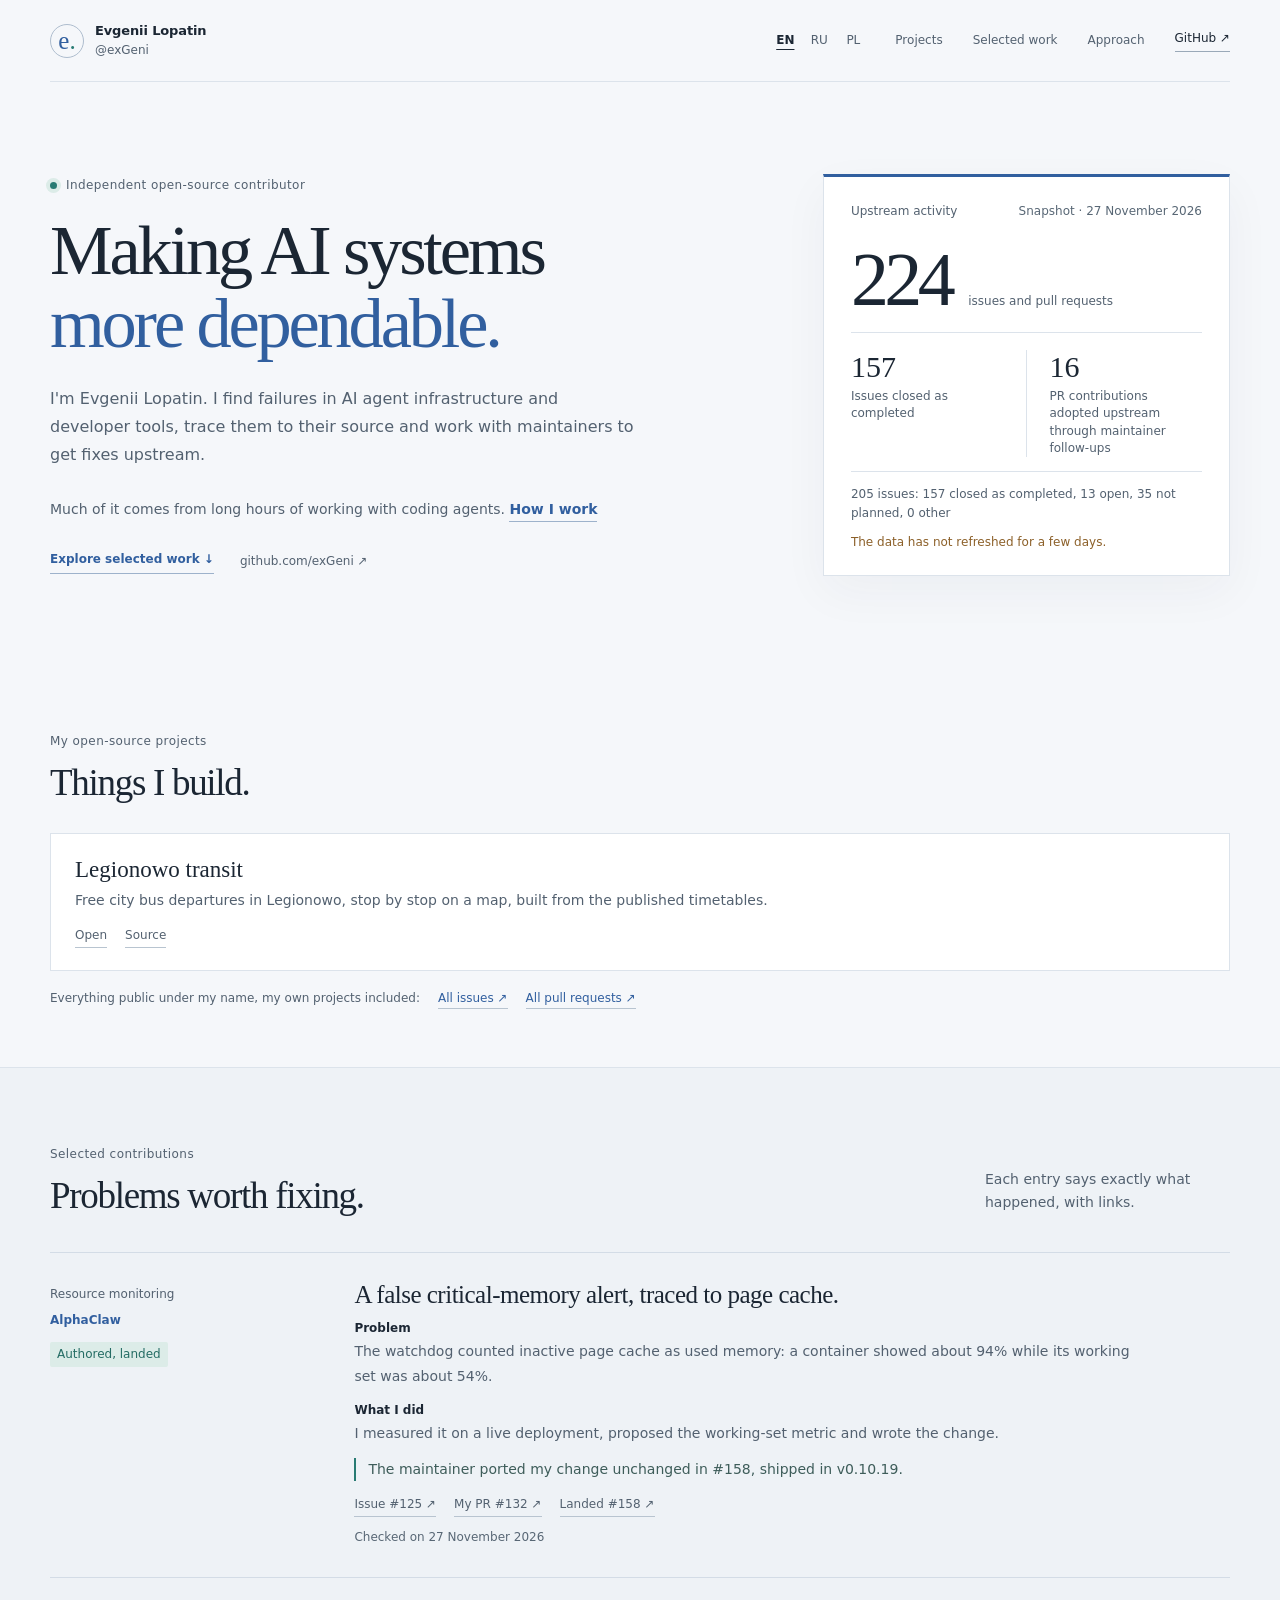
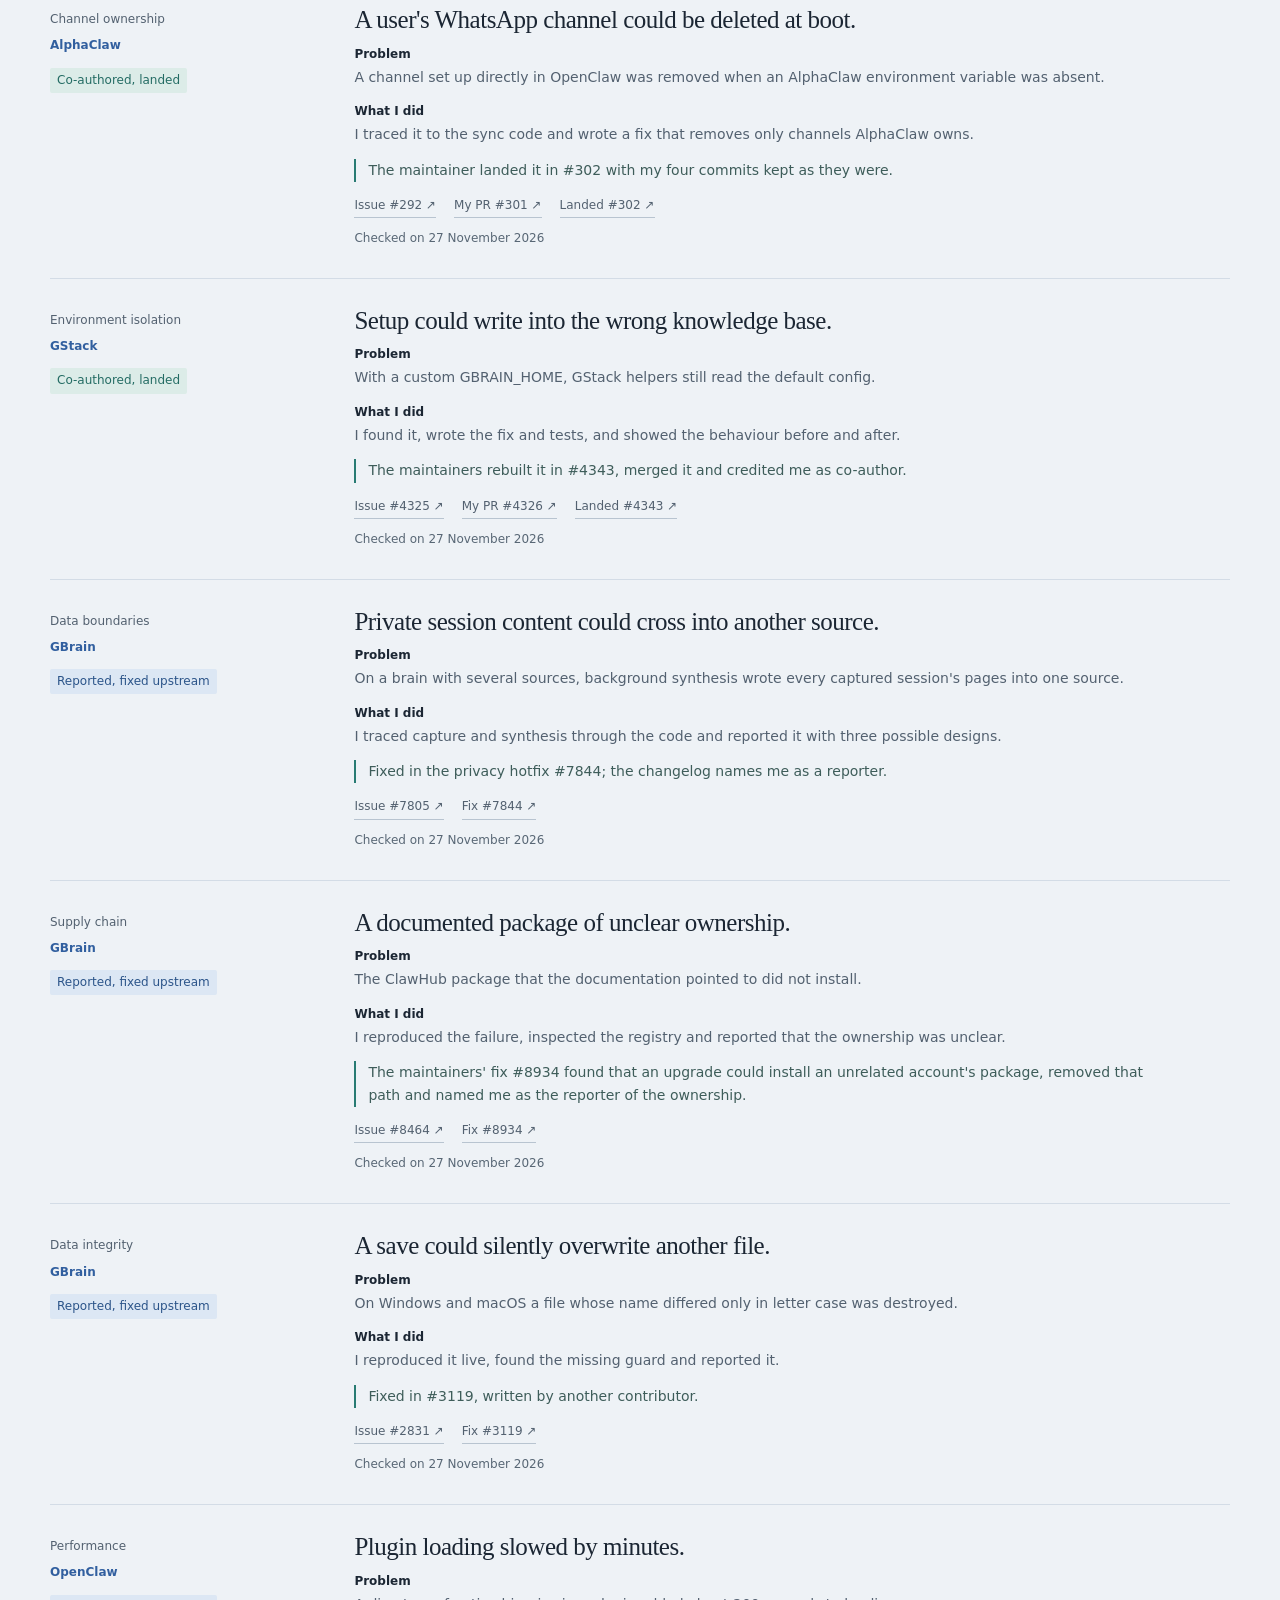
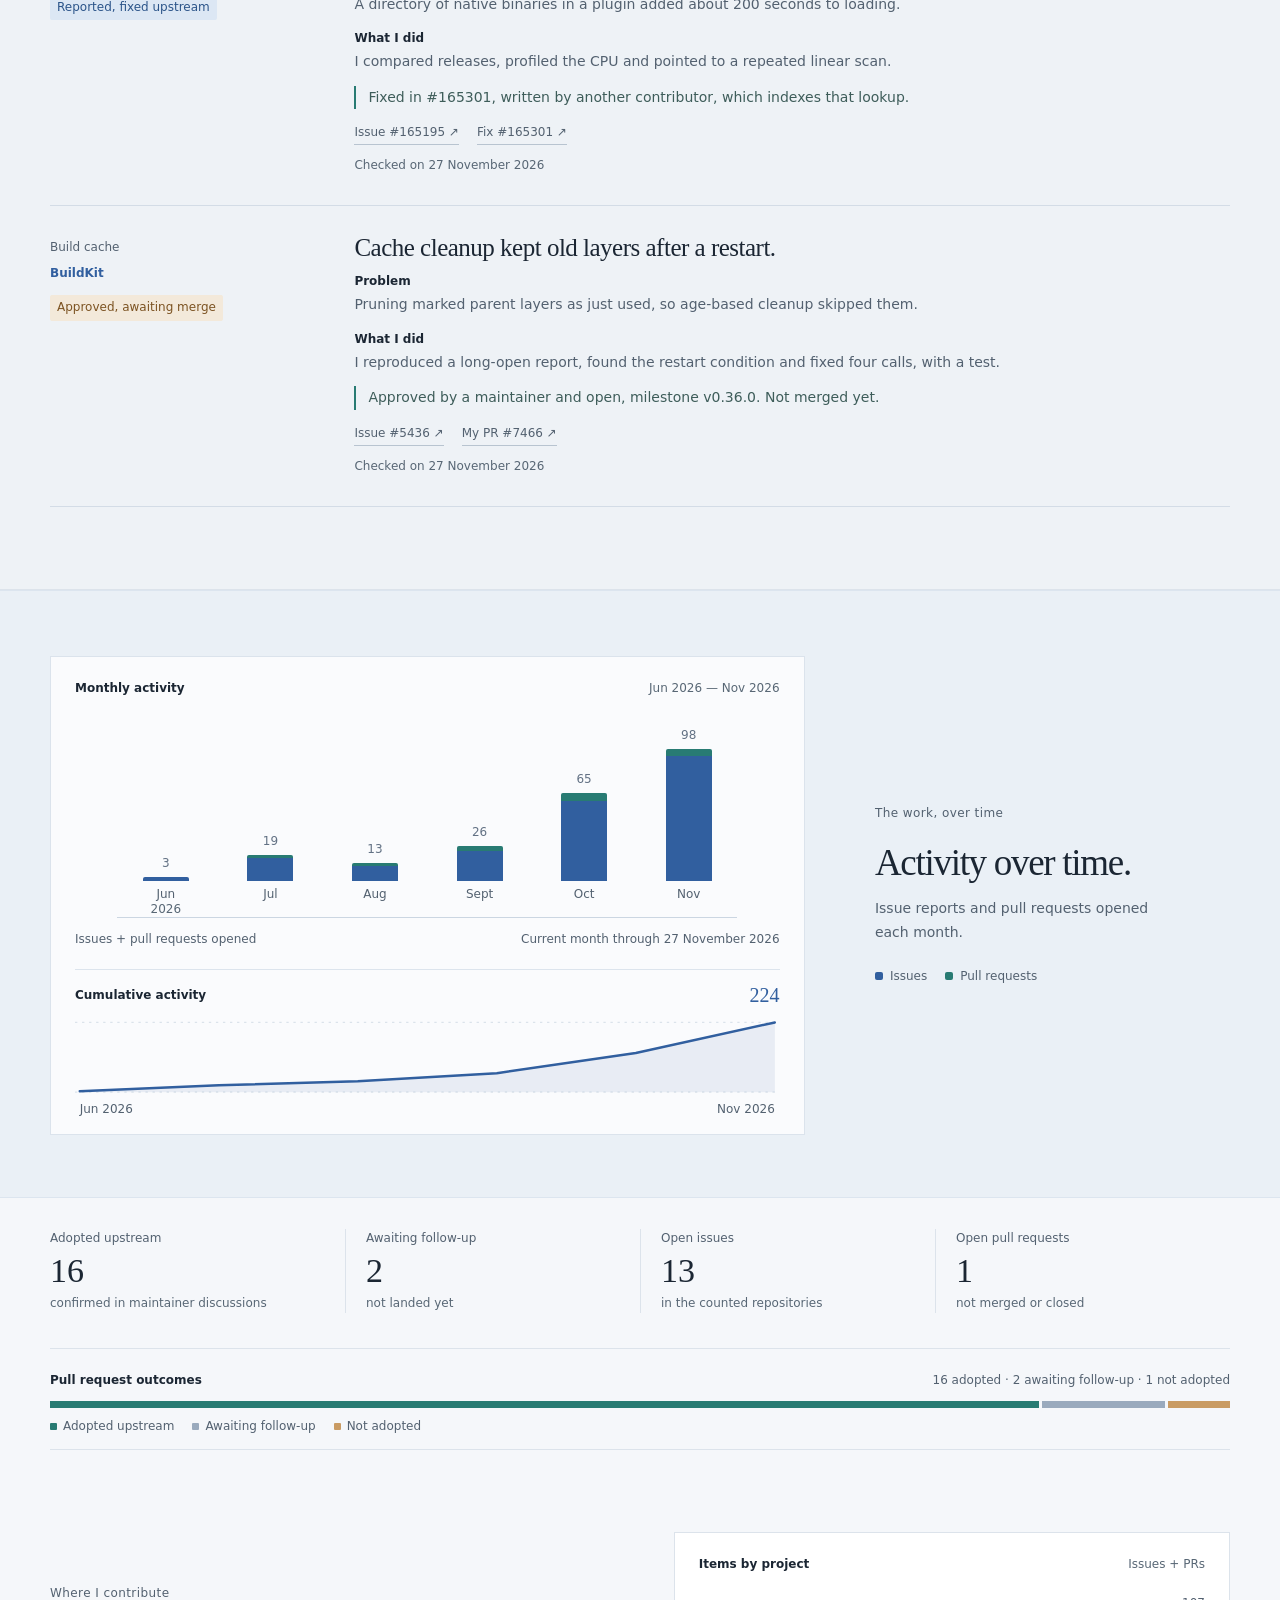
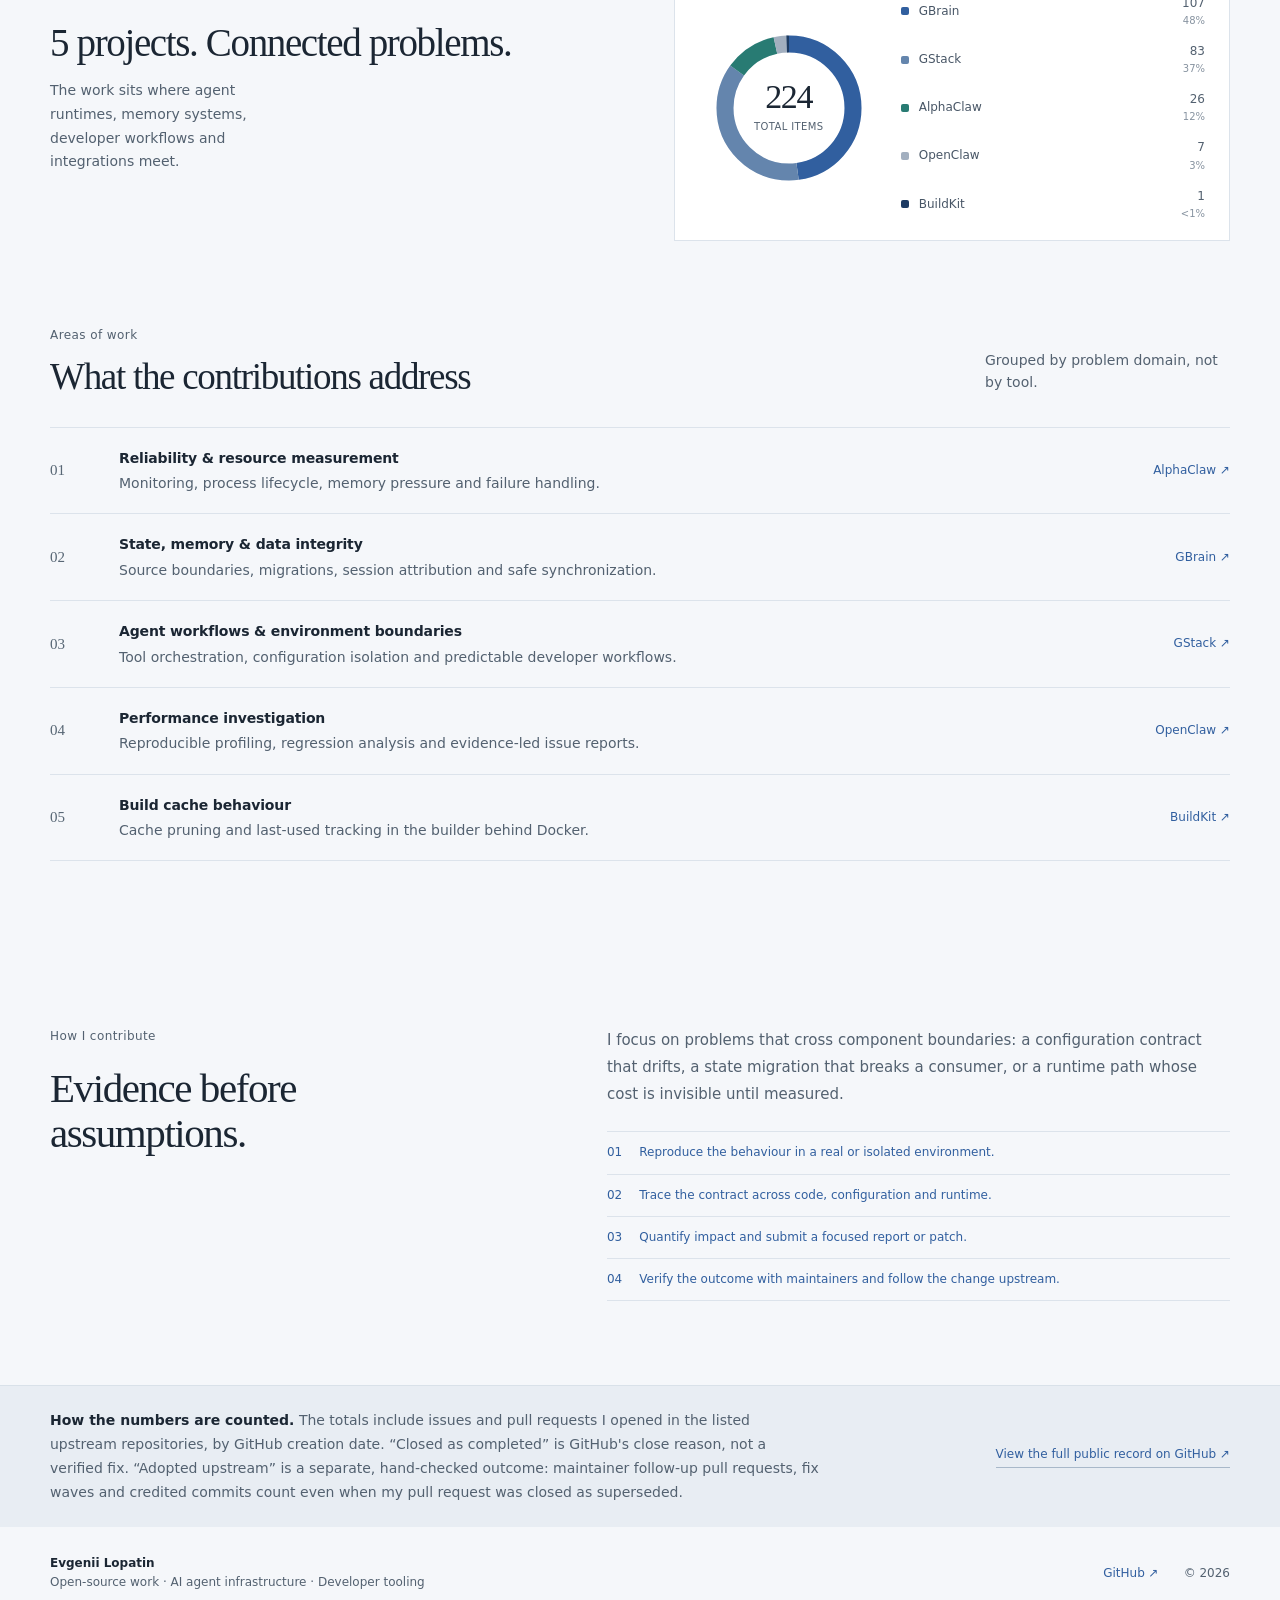
==== index.html @ cfbabd24 "Refresh the portfolio page: projects, verified cards, computed figures, EN/RU/PL Part of #2. Not pus" ====
<!doctype html>
<html lang="en">
<head>
  <meta charset="utf-8">
  <meta name="viewport" content="width=device-width, initial-scale=1">
  <meta name="theme-color" content="#f5f7fa">
  <meta name="description" content="Open-source work by Evgenii Lopatin (exGeni) across AI agent infrastructure, developer tooling and automation." data-i18n-attr="content:meta.description">
  <meta property="og:title" content="Evgenii Lopatin — Open-source work">
  <meta property="og:description" content="Open-source work by Evgenii Lopatin (exGeni) across AI agent infrastructure, developer tooling and automation.">
  <meta property="og:url" content="https://exgeni.github.io/">
  <title data-i18n="meta.title">Evgenii Lopatin — Open-source work</title>
  <script>
    // Hide the English text briefly when another language is coming; always released.
    (function () {
      var asked = new URLSearchParams(location.search).get('lang');
      var lang = /^(en|ru|pl)$/.test(asked) ? asked : (navigator.languages || [navigator.language]).map(function (t) { return String(t).split('-')[0].toLowerCase(); }).filter(function (t) { return /^(en|ru|pl)$/.test(t); })[0];
      if (lang !== 'ru' && lang !== 'pl') return;
      document.documentElement.classList.add('i18n-hold');
      setTimeout(function () { document.documentElement.classList.remove('i18n-hold'); }, 1500);
    })();
  </script>
  <link rel="stylesheet" href="styles.css?v=5">
</head>
<body>
  <header class="site-header wrap">
    <a class="identity" href="#top" aria-label="Evgenii Lopatin home" data-i18n-attr="aria-label:aria.home">
      <span class="identity-mark">e<span>.</span></span>
      <span><strong>Evgenii Lopatin</strong><small>@exGeni</small></span>
    </a>
    <div class="lang-switch" aria-label="Language" data-i18n-attr="aria-label:aria.lang" role="group"><a href="?lang=en" lang="en" data-lang="en">EN</a><a href="?lang=ru" lang="ru" data-lang="ru">RU</a><a href="?lang=pl" lang="pl" data-lang="pl">PL</a></div>
    <nav aria-label="Main navigation" data-i18n-attr="aria-label:aria.nav">
      <a href="#projects" data-i18n="nav.projects">Projects</a>
      <a href="#work" data-i18n="nav.work">Selected work</a>
      <a class="nav-approach" href="#approach" data-i18n="nav.approach">Approach</a>
      <a class="nav-github" href="https://github.com/exGeni" target="_blank" rel="noreferrer">GitHub ↗</a>
    </nav>
  </header>

  <main id="top">
    <section class="hero wrap">
      <div class="hero-copy">
        <p class="eyebrow"><span class="status-dot"></span> <span data-i18n="hero.eyebrow">Independent open-source contributor</span></p>
        <h1><span data-i18n="hero.title1">Making AI systems</span><br><em data-i18n="hero.title2">more dependable.</em></h1>
        <p data-i18n="hero.intro" class="hero-intro">I'm Evgenii Lopatin. I find failures in AI agent infrastructure and developer tools, trace them to their source and work with maintainers to get fixes upstream.</p>
        <p class="hero-agents"><span data-i18n="hero.agents">Much of it comes from long hours of working with coding agents.</span> <a class="text-link" href="#approach" data-i18n="hero.agentsLink">How I work</a></p>
        <div class="hero-links">
          <a class="text-link" href="#work" data-i18n="hero.explore">Explore selected work ↓</a>
          <a class="quiet-link" href="https://github.com/exGeni" target="_blank" rel="noreferrer">github.com/exGeni ↗</a>
        </div>
      </div>
      <aside class="hero-ledger" aria-label="Contribution summary" data-i18n-attr="aria-label:aria.summary">
        <div class="ledger-top"><span data-i18n="ledger.title">Upstream activity</span><span class="live-mark" id="snapshot-date"></span></div>
        <div class="big-stat"><strong id="total-items" data-figure>–</strong><span data-i18n="ledger.tracked">issues and pull requests</span></div>
        <div class="ledger-rule"></div>
        <div class="stat-pair"><div><strong id="completed-total" data-figure>–</strong><span data-i18n="ledger.completed">Issues closed as completed</span></div><div><strong id="adopted-total" data-figure>–</strong><span data-i18n="ledger.adopted">PR contributions adopted upstream through maintainer follow-ups</span></div></div>
        <p class="issues-line" id="issues-line"></p>
        <p class="data-notice" id="data-notice" role="status" hidden></p>
        <noscript><p class="data-notice"><span data-i18n="noscript">Live figures need JavaScript. The full public record is on GitHub:</span> <a href="https://github.com/exGeni">github.com/exGeni</a></p></noscript>
      </aside>
    </section>

    <section id="projects" class="wrap projects-section">
      <div class="section-heading-row"><div><p data-i18n="projects.eyebrow" class="eyebrow">My open-source projects</p><h2 data-i18n="projects.title">Things I build.</h2></div></div>
      <div class="project-list">
          <article class="project-card" data-project="legionowo-transit">
            <h3>Legionowo transit</h3>
            <p data-i18n="project.legionowo-transit">Free city bus departures in Legionowo, stop by stop on a map, built from the published timetables.</p>
            <div class="case-links"><a href="https://exgeni.github.io/legionowo-transit/" target="_blank" rel="noreferrer" data-i18n="projects.open">Open</a><a href="https://github.com/exGeni/legionowo-transit" target="_blank" rel="noreferrer" data-i18n="projects.source">Source</a></div>
          </article>
      </div>
      <p class="all-links"><span data-i18n="projects.all">Everything public under my name, my own projects included:</span> <a href="https://github.com/search?q=author%3AexGeni+is%3Apublic&amp;type=issues" target="_blank" rel="noreferrer" data-i18n="projects.allIssues">All issues ↗</a> <a href="https://github.com/search?q=author%3AexGeni+is%3Apublic&amp;type=pullrequests" target="_blank" rel="noreferrer" data-i18n="projects.allPulls">All pull requests ↗</a></p>
    </section>

    <section id="work" class="work-section">
      <div class="wrap">
        <div class="section-heading-row work-heading"><div><p data-i18n="work.eyebrow" class="eyebrow">Selected contributions</p><h2 data-i18n="work.title">Problems worth fixing.</h2></div><p data-i18n="work.note" class="heading-note">Each entry says exactly what happened, with links.</p></div>
        <div class="case-list">
          <article class="case-row" data-card="memory-alert">
            <div class="case-meta"><span data-i18n="card.memory-alert.area" class="case-area">Resource monitoring</span><span class="case-project">AlphaClaw</span><span data-i18n="label.authored_landed" class="case-status authored_landed">Authored, landed</span></div>
            <div class="case-content">
              <h3 data-i18n="card.memory-alert.title">A false critical-memory alert, traced to page cache.</h3>
              <details class="case-details" open><summary data-i18n="card.details">Details</summary>
                <p><strong data-i18n="card.problem">Problem</strong> <span data-i18n="card.memory-alert.problem">The watchdog counted inactive page cache as used memory: a container showed about 94% while its working set was about 54%.</span></p>
                <p><strong data-i18n="card.did">What I did</strong> <span data-i18n="card.memory-alert.did">I measured it on a live deployment, proposed the working-set metric and wrote the change.</span></p>
              </details>
              <div data-i18n="card.memory-alert.result" class="case-result">The maintainer ported my change unchanged in #158, shipped in v0.10.19.</div>
              <div class="case-links"><a href="https://github.com/garrytan/alphaclaw/issues/125" target="_blank" rel="noreferrer"><span data-i18n="link.issue">Issue</span> #125 ↗</a><a href="https://github.com/garrytan/alphaclaw/pull/132" target="_blank" rel="noreferrer"><span data-i18n="link.mine">My PR</span> #132 ↗</a><a href="https://github.com/garrytan/alphaclaw/pull/158" target="_blank" rel="noreferrer"><span data-i18n="link.landed">Landed</span> #158 ↗</a></div>
              <p class="case-checked"><span data-i18n="card.checked">Checked on</span> <time datetime="2026-11-27">27 November 2026</time></p>
            </div>
          </article>
          <article class="case-row" data-card="whatsapp-delete">
            <div class="case-meta"><span data-i18n="card.whatsapp-delete.area" class="case-area">Channel ownership</span><span class="case-project">AlphaClaw</span><span data-i18n="label.coauthored_landed" class="case-status coauthored_landed">Co-authored, landed</span></div>
            <div class="case-content">
              <h3 data-i18n="card.whatsapp-delete.title">A user's WhatsApp channel could be deleted at boot.</h3>
              <details class="case-details" open><summary data-i18n="card.details">Details</summary>
                <p><strong data-i18n="card.problem">Problem</strong> <span data-i18n="card.whatsapp-delete.problem">A channel set up directly in OpenClaw was removed when an AlphaClaw environment variable was absent.</span></p>
                <p><strong data-i18n="card.did">What I did</strong> <span data-i18n="card.whatsapp-delete.did">I traced it to the sync code and wrote a fix that removes only channels AlphaClaw owns.</span></p>
              </details>
              <div data-i18n="card.whatsapp-delete.result" class="case-result">The maintainer landed it in #302 with my four commits kept as they were.</div>
              <div class="case-links"><a href="https://github.com/garrytan/alphaclaw/issues/292" target="_blank" rel="noreferrer"><span data-i18n="link.issue">Issue</span> #292 ↗</a><a href="https://github.com/garrytan/alphaclaw/pull/301" target="_blank" rel="noreferrer"><span data-i18n="link.mine">My PR</span> #301 ↗</a><a href="https://github.com/garrytan/alphaclaw/pull/302" target="_blank" rel="noreferrer"><span data-i18n="link.landed">Landed</span> #302 ↗</a></div>
              <p class="case-checked"><span data-i18n="card.checked">Checked on</span> <time datetime="2026-11-27">27 November 2026</time></p>
            </div>
          </article>
          <article class="case-row" data-card="gbrain-home">
            <div class="case-meta"><span data-i18n="card.gbrain-home.area" class="case-area">Environment isolation</span><span class="case-project">GStack</span><span data-i18n="label.coauthored_landed" class="case-status coauthored_landed">Co-authored, landed</span></div>
            <div class="case-content">
              <h3 data-i18n="card.gbrain-home.title">Setup could write into the wrong knowledge base.</h3>
              <details class="case-details" open><summary data-i18n="card.details">Details</summary>
                <p><strong data-i18n="card.problem">Problem</strong> <span data-i18n="card.gbrain-home.problem">With a custom GBRAIN_HOME, GStack helpers still read the default config.</span></p>
                <p><strong data-i18n="card.did">What I did</strong> <span data-i18n="card.gbrain-home.did">I found it, wrote the fix and tests, and showed the behaviour before and after.</span></p>
              </details>
              <div data-i18n="card.gbrain-home.result" class="case-result">The maintainers rebuilt it in #4343, merged it and credited me as co-author.</div>
              <div class="case-links"><a href="https://github.com/garrytan/gstack/issues/4325" target="_blank" rel="noreferrer"><span data-i18n="link.issue">Issue</span> #4325 ↗</a><a href="https://github.com/garrytan/gstack/pull/4326" target="_blank" rel="noreferrer"><span data-i18n="link.mine">My PR</span> #4326 ↗</a><a href="https://github.com/garrytan/gstack/pull/4343" target="_blank" rel="noreferrer"><span data-i18n="link.landed">Landed</span> #4343 ↗</a></div>
              <p class="case-checked"><span data-i18n="card.checked">Checked on</span> <time datetime="2026-11-27">27 November 2026</time></p>
            </div>
          </article>
          <article class="case-row" data-card="session-sources">
            <div class="case-meta"><span data-i18n="card.session-sources.area" class="case-area">Data boundaries</span><span class="case-project">GBrain</span><span data-i18n="label.reported_fixed" class="case-status reported_fixed">Reported, fixed upstream</span></div>
            <div class="case-content">
              <h3 data-i18n="card.session-sources.title">Private session content could cross into another source.</h3>
              <details class="case-details" open><summary data-i18n="card.details">Details</summary>
                <p><strong data-i18n="card.problem">Problem</strong> <span data-i18n="card.session-sources.problem">On a brain with several sources, background synthesis wrote every captured session's pages into one source.</span></p>
                <p><strong data-i18n="card.did">What I did</strong> <span data-i18n="card.session-sources.did">I traced capture and synthesis through the code and reported it with three possible designs.</span></p>
              </details>
              <div data-i18n="card.session-sources.result" class="case-result">Fixed in the privacy hotfix #7844; the changelog names me as a reporter.</div>
              <div class="case-links"><a href="https://github.com/garrytan/gbrain/issues/7805" target="_blank" rel="noreferrer"><span data-i18n="link.issue">Issue</span> #7805 ↗</a><a href="https://github.com/garrytan/gbrain/pull/7844" target="_blank" rel="noreferrer"><span data-i18n="link.fix">Fix</span> #7844 ↗</a></div>
              <p class="case-checked"><span data-i18n="card.checked">Checked on</span> <time datetime="2026-11-27">27 November 2026</time></p>
            </div>
          </article>
          <article class="case-row" data-card="clawhub-package">
            <div class="case-meta"><span data-i18n="card.clawhub-package.area" class="case-area">Supply chain</span><span class="case-project">GBrain</span><span data-i18n="label.reported_fixed" class="case-status reported_fixed">Reported, fixed upstream</span></div>
            <div class="case-content">
              <h3 data-i18n="card.clawhub-package.title">A documented package of unclear ownership.</h3>
              <details class="case-details" open><summary data-i18n="card.details">Details</summary>
                <p><strong data-i18n="card.problem">Problem</strong> <span data-i18n="card.clawhub-package.problem">The ClawHub package that the documentation pointed to did not install.</span></p>
                <p><strong data-i18n="card.did">What I did</strong> <span data-i18n="card.clawhub-package.did">I reproduced the failure, inspected the registry and reported that the ownership was unclear.</span></p>
              </details>
              <div data-i18n="card.clawhub-package.result" class="case-result">The maintainers' fix #8934 found that an upgrade could install an unrelated account's package, removed that path and named me as the reporter of the ownership.</div>
              <div class="case-links"><a href="https://github.com/garrytan/gbrain/issues/8464" target="_blank" rel="noreferrer"><span data-i18n="link.issue">Issue</span> #8464 ↗</a><a href="https://github.com/garrytan/gbrain/pull/8934" target="_blank" rel="noreferrer"><span data-i18n="link.fix">Fix</span> #8934 ↗</a></div>
              <p class="case-checked"><span data-i18n="card.checked">Checked on</span> <time datetime="2026-11-27">27 November 2026</time></p>
            </div>
          </article>
          <article class="case-row" data-card="case-overwrite">
            <div class="case-meta"><span data-i18n="card.case-overwrite.area" class="case-area">Data integrity</span><span class="case-project">GBrain</span><span data-i18n="label.reported_fixed" class="case-status reported_fixed">Reported, fixed upstream</span></div>
            <div class="case-content">
              <h3 data-i18n="card.case-overwrite.title">A save could silently overwrite another file.</h3>
              <details class="case-details" open><summary data-i18n="card.details">Details</summary>
                <p><strong data-i18n="card.problem">Problem</strong> <span data-i18n="card.case-overwrite.problem">On Windows and macOS a file whose name differed only in letter case was destroyed.</span></p>
                <p><strong data-i18n="card.did">What I did</strong> <span data-i18n="card.case-overwrite.did">I reproduced it live, found the missing guard and reported it.</span></p>
              </details>
              <div data-i18n="card.case-overwrite.result" class="case-result">Fixed in #3119, written by another contributor.</div>
              <div class="case-links"><a href="https://github.com/garrytan/gbrain/issues/2831" target="_blank" rel="noreferrer"><span data-i18n="link.issue">Issue</span> #2831 ↗</a><a href="https://github.com/garrytan/gbrain/pull/3119" target="_blank" rel="noreferrer"><span data-i18n="link.fix">Fix</span> #3119 ↗</a></div>
              <p class="case-checked"><span data-i18n="card.checked">Checked on</span> <time datetime="2026-11-27">27 November 2026</time></p>
            </div>
          </article>
          <article class="case-row" data-card="plugin-load">
            <div class="case-meta"><span data-i18n="card.plugin-load.area" class="case-area">Performance</span><span class="case-project">OpenClaw</span><span data-i18n="label.reported_fixed" class="case-status reported_fixed">Reported, fixed upstream</span></div>
            <div class="case-content">
              <h3 data-i18n="card.plugin-load.title">Plugin loading slowed by minutes.</h3>
              <details class="case-details" open><summary data-i18n="card.details">Details</summary>
                <p><strong data-i18n="card.problem">Problem</strong> <span data-i18n="card.plugin-load.problem">A directory of native binaries in a plugin added about 200 seconds to loading.</span></p>
                <p><strong data-i18n="card.did">What I did</strong> <span data-i18n="card.plugin-load.did">I compared releases, profiled the CPU and pointed to a repeated linear scan.</span></p>
              </details>
              <div data-i18n="card.plugin-load.result" class="case-result">Fixed in #165301, written by another contributor, which indexes that lookup.</div>
              <div class="case-links"><a href="https://github.com/openclaw/openclaw/issues/165195" target="_blank" rel="noreferrer"><span data-i18n="link.issue">Issue</span> #165195 ↗</a><a href="https://github.com/openclaw/openclaw/pull/165301" target="_blank" rel="noreferrer"><span data-i18n="link.fix">Fix</span> #165301 ↗</a></div>
              <p class="case-checked"><span data-i18n="card.checked">Checked on</span> <time datetime="2026-11-27">27 November 2026</time></p>
            </div>
          </article>
          <article class="case-row" data-card="buildkit-prune">
            <div class="case-meta"><span data-i18n="card.buildkit-prune.area" class="case-area">Build cache</span><span class="case-project">BuildKit</span><span data-i18n="label.awaiting_merge" class="case-status awaiting_merge">Approved, awaiting merge</span></div>
            <div class="case-content">
              <h3 data-i18n="card.buildkit-prune.title">Cache cleanup kept old layers after a restart.</h3>
              <details class="case-details" open><summary data-i18n="card.details">Details</summary>
                <p><strong data-i18n="card.problem">Problem</strong> <span data-i18n="card.buildkit-prune.problem">Pruning marked parent layers as just used, so age-based cleanup skipped them.</span></p>
                <p><strong data-i18n="card.did">What I did</strong> <span data-i18n="card.buildkit-prune.did">I reproduced a long-open report, found the restart condition and fixed four calls, with a test.</span></p>
              </details>
              <div data-i18n="card.buildkit-prune.result" class="case-result">Approved by a maintainer and open, milestone v0.36.0. Not merged yet.</div>
              <div class="case-links"><a href="https://github.com/moby/buildkit/issues/5436" target="_blank" rel="noreferrer"><span data-i18n="link.issue">Issue</span> #5436 ↗</a><a href="https://github.com/moby/buildkit/pull/7466" target="_blank" rel="noreferrer"><span data-i18n="link.mine">My PR</span> #7466 ↗</a></div>
              <p class="case-checked"><span data-i18n="card.checked">Checked on</span> <time datetime="2026-11-27">27 November 2026</time></p>
            </div>
          </article>
        </div>
      </div>
    </section>

    <section class="activity-section" data-section="monthly">
      <div class="wrap activity-grid">
        <div class="section-intro">
          <p data-i18n="activity.eyebrow" class="eyebrow">The work, over time</p>
          <h2 data-i18n="activity.title">Activity over time.</h2>
          <p data-i18n="activity.note">Issue reports and pull requests opened each month.</p>
          <div class="mini-legend"><span class="legend-issue-item"><i class="legend-issue"></i> <span data-i18n="legend.issues">Issues</span></span><span class="legend-pr-item"><i class="legend-pr"></i> <span data-i18n="legend.pulls">Pull requests</span></span></div>
        </div>
        <div class="chart-panel">
          <p class="data-notice section-notice" hidden></p>
          <div class="section-body">
            <div class="chart-heading"><span data-i18n="activity.monthly">Monthly activity</span><span class="chart-period" id="chart-period"></span></div>
            <div id="monthly-chart" class="monthly-chart" role="img" aria-label="Stacked monthly bar chart of issues and pull requests" data-i18n-attr="aria-label:aria.monthly"></div>
            <div class="chart-foot"><span id="monthly-foot"></span><span id="through-date"></span></div>
            <div class="cumulative-block"><div class="chart-heading"><span data-i18n="activity.cumulative">Cumulative activity</span><strong id="cumulative-total"></strong></div><div id="cumulative-chart" class="cumulative-chart" role="img" aria-label="Cumulative contribution activity over time" data-i18n-attr="aria-label:aria.cumulative"></div><div id="cumulative-labels" class="cumulative-labels" aria-hidden="true"></div></div>
          </div>
        </div>
      </div>
    </section>

    <section class="wrap metrics-section" aria-label="Contribution outcomes" data-i18n-attr="aria-label:aria.metrics">
      <div class="metric-block"><span data-i18n="metric.adopted" class="metric-label">Adopted upstream</span><strong id="adopted-metric" data-figure>–</strong><small data-i18n="metric.adoptedNote">confirmed in maintainer discussions</small></div>
      <div class="metric-block"><span data-i18n="metric.awaiting" class="metric-label">Awaiting follow-up</span><strong id="awaiting-metric" data-figure>–</strong><small data-i18n="metric.awaitingNote">not landed yet</small></div>
      <div class="metric-block"><span data-i18n="metric.openIssues" class="metric-label">Open issues</span><strong id="open-issues" data-figure>–</strong><small data-i18n="metric.openIssuesNote">in the counted repositories</small></div>
      <div class="metric-block"><span data-i18n="metric.openPulls" class="metric-label">Open pull requests</span><strong id="open-prs" data-figure>–</strong><small data-i18n="metric.openPullsNote">not merged or closed</small></div>
    </section>

    <section class="wrap outcomes-section" data-section="outcomes" aria-label="Pull request outcomes" data-i18n-attr="aria-label:aria.outcomes">
      <p class="data-notice section-notice" hidden></p>
      <div class="section-body">
        <div class="outcomes-heading"><span data-i18n="outcomes.title">Pull request outcomes</span><span id="outcome-summary"></span></div>
        <div id="outcome-track" class="outcome-track" role="img"><i id="outcome-adopted" class="outcome-adopted"></i><i id="outcome-awaiting" class="outcome-awaiting"></i><i id="outcome-not-adopted" class="outcome-not-adopted"></i><i id="outcome-not-reviewed" class="outcome-not-reviewed" hidden></i></div>
        <div class="outcome-legend"><span class="legend-adopted-item"><i class="legend-adopted"></i> <span data-i18n="outcomes.adopted">Adopted upstream</span></span><span class="legend-awaiting-item"><i class="legend-awaiting"></i> <span data-i18n="outcomes.awaiting">Awaiting follow-up</span></span><span class="legend-not-adopted-item"><i class="legend-not-adopted"></i> <span data-i18n="outcomes.notAdopted">Not adopted</span></span><span class="legend-not-reviewed-item"><i class="legend-not-reviewed"></i> <span data-i18n="outcomes.notReviewed">Not yet reviewed</span></span></div>
      </div>
    </section>

    <section class="wrap distribution-section" data-section="projects">
      <div class="distribution-copy">
        <p data-i18n="dist.eyebrow" class="eyebrow">Where I contribute</p>
        <h2><span id="projects-count"></span> <span data-i18n="dist.title">Connected problems.</span></h2>
        <p data-i18n="dist.note">The work sits where agent runtimes, memory systems, developer workflows and integrations meet.</p>
      </div>
      <div class="distribution-chart">
        <p class="data-notice section-notice" hidden></p>
        <div class="section-body">
          <div class="chart-heading"><span data-i18n="dist.heading">Items by project</span><span data-i18n="dist.period" class="chart-period">Issues + PRs</span></div>
          <div id="project-chart" class="project-chart"></div>
        </div>
      </div>
    </section>

    <section class="wrap domains-section">
      <div class="section-heading-row"><div><p data-i18n="areas.eyebrow" class="eyebrow">Areas of work</p><h2 data-i18n="areas.title">What the contributions address</h2></div><p data-i18n="areas.note" class="heading-note">Grouped by problem domain, not by tool.</p></div>
      <div class="domain-list">
        <article class="domain-row"><span class="domain-index">01</span><div><h3 data-i18n="area.0.title">Reliability &amp; resource measurement</h3><p data-i18n="area.0.note">Monitoring, process lifecycle, memory pressure and failure handling.</p></div><a class="domain-project" href="https://github.com/garrytan/alphaclaw" target="_blank" rel="noreferrer">AlphaClaw ↗</a></article>
        <article class="domain-row"><span class="domain-index">02</span><div><h3 data-i18n="area.1.title">State, memory &amp; data integrity</h3><p data-i18n="area.1.note">Source boundaries, migrations, session attribution and safe synchronization.</p></div><a class="domain-project" href="https://github.com/garrytan/gbrain" target="_blank" rel="noreferrer">GBrain ↗</a></article>
        <article class="domain-row"><span class="domain-index">03</span><div><h3 data-i18n="area.2.title">Agent workflows &amp; environment boundaries</h3><p data-i18n="area.2.note">Tool orchestration, configuration isolation and predictable developer workflows.</p></div><a class="domain-project" href="https://github.com/garrytan/gstack" target="_blank" rel="noreferrer">GStack ↗</a></article>
        <article class="domain-row"><span class="domain-index">04</span><div><h3 data-i18n="area.3.title">Performance investigation</h3><p data-i18n="area.3.note">Reproducible profiling, regression analysis and evidence-led issue reports.</p></div><a class="domain-project" href="https://github.com/openclaw/openclaw" target="_blank" rel="noreferrer">OpenClaw ↗</a></article>
        <article class="domain-row"><span class="domain-index">05</span><div><h3 data-i18n="area.4.title">Build cache behaviour</h3><p data-i18n="area.4.note">Cache pruning and last-used tracking in the builder behind Docker.</p></div><a class="domain-project" href="https://github.com/moby/buildkit" target="_blank" rel="noreferrer">BuildKit ↗</a></article>
      </div>
    </section>

    <section id="approach" class="wrap approach-section">
      <div><p data-i18n="approach.eyebrow" class="eyebrow">How I contribute</p><h2 data-i18n="approach.title">Evidence before assumptions.</h2></div>
      <div class="approach-copy"><p data-i18n="approach.intro">I focus on problems that cross component boundaries: a configuration contract that drifts, a state migration that breaks a consumer, or a runtime path whose cost is invisible until measured.</p><ol><li><span>01</span> <span data-i18n="step.0">Reproduce the behaviour in a real or isolated environment.</span></li><li><span>02</span> <span data-i18n="step.1">Trace the contract across code, configuration and runtime.</span></li><li><span>03</span> <span data-i18n="step.2">Quantify impact and submit a focused report or patch.</span></li><li><span>04</span> <span data-i18n="step.3">Verify the outcome with maintainers and follow the change upstream.</span></li></ol></div>
    </section>

    <section class="method-note"><div class="wrap method-inner"><p><strong data-i18n="method.title">How the numbers are counted.</strong> <span data-i18n="method.body">The totals include issues and pull requests I opened in the listed upstream repositories, by GitHub creation date. “Closed as completed” is GitHub's close reason, not a verified fix. “Adopted upstream” is a separate, hand-checked outcome: maintainer follow-up pull requests, fix waves and credited commits count even when my pull request was closed as superseded.</span></p><a href="https://github.com/exGeni" target="_blank" rel="noreferrer" data-i18n="method.record">View the full public record on GitHub ↗</a></div></section>
  </main>

  <footer class="wrap site-footer"><div><strong>Evgenii Lopatin</strong><span data-i18n="footer.tagline">Open-source work · AI agent infrastructure · Developer tooling</span></div><a href="https://github.com/exGeni" target="_blank" rel="noreferrer">GitHub ↗</a><small>© 2026</small></footer>
  <script type="module" src="app.js?v=5"></script>
</body>
</html>
---- styles.css ----
:root {
  --paper: #f5f7fa;
  --white: #ffffff;
  --ink: #1b2633;
  --muted: #536170;
  --soft: #586775;
  --line: #dce3eb;
  --blue: #315f9f;
  --blue-soft: #dce7f4;
  --teal: #287b73;
  --teal-soft: #dcece8;
  --amber: #a16c2d;
  --amber-soft: #f3e9da;
  --serif: Georgia, "Times New Roman", serif;
  --sans: Inter, ui-sans-serif, system-ui, -apple-system, BlinkMacSystemFont, "Segoe UI", sans-serif;
  --max: 1180px;
}
* { box-sizing: border-box; }
html { scroll-behavior: smooth; }
body { margin: 0; background: var(--paper); color: var(--ink); font-family: var(--sans); font-size: 16px; line-height: 1.6; -webkit-font-smoothing: antialiased; }
a { color: inherit; text-decoration: none; }
a:hover { color: var(--blue); }
.wrap { width: min(var(--max), calc(100% - 64px)); margin-inline: auto; }
.site-header { min-height: 82px; display: flex; align-items: center; justify-content: space-between; border-bottom: 1px solid var(--line); }
.identity { display: flex; align-items: center; gap: 11px; }
.identity-mark { width: 34px; height: 34px; display: grid; place-items: center; border: 1px solid #aebdce; color: var(--blue); font: 25px/1 var(--serif); border-radius: 50%; }
.identity-mark span { color: var(--teal); }
.identity strong, .identity small { display: block; line-height: 1.25; }
.identity strong { font-size: 13px; font-weight: 650; letter-spacing: -.01em; }
.identity small { margin-top: 3px; color: var(--muted); font-size: 12px; }
nav { display: flex; align-items: center; gap: 30px; color: var(--muted); font-size: 12px; }
nav a { transition: color .18s ease; }
.nav-github { color: var(--ink); border-bottom: 1px solid #9aa9b8; padding-bottom: 3px; }
.hero { display: grid; grid-template-columns: minmax(0, 1.25fr) minmax(330px, .75fr); gap: 8%; align-items: center; padding-top: 92px; padding-bottom: 94px; }
.eyebrow { display: flex; align-items: center; gap: 9px; margin: 0 0 19px; color: var(--muted); font-size: 12px; letter-spacing: .035em; }
.status-dot { width: 7px; height: 7px; border-radius: 50%; background: var(--teal); box-shadow: 0 0 0 4px var(--teal-soft); }
h1, h2, h3, p { margin-top: 0; }
h1 { margin-bottom: 25px; max-width: 690px; font: 500 clamp(45px, 5.5vw, 72px)/1.04 var(--serif); letter-spacing: -.045em; }
h1 em { color: var(--blue); font-style: normal; }
.hero-intro { max-width: 590px; margin-bottom: 29px; color: #536170; font-size: 16px; line-height: 1.75; }
.hero-links { display: flex; flex-wrap: wrap; align-items: center; gap: 26px; font-size: 12px; }
.text-link { color: var(--blue); font-weight: 650; border-bottom: 1px solid #9db2cb; padding-bottom: 4px; }
.quiet-link { color: var(--muted); }
.hero-ledger { padding: 25px 27px 23px; background: var(--white); border: 1px solid var(--line); border-top: 3px solid var(--blue); box-shadow: 0 16px 45px rgba(35, 56, 78, .045); }
.ledger-top, .chart-heading, .chart-foot { display: flex; justify-content: space-between; align-items: center; gap: 12px; }
.ledger-top { color: var(--muted); font-size: 12px; }
.live-mark { color: var(--soft); font-size: 12px; }
.big-stat { display: flex; align-items: baseline; gap: 17px; padding: 22px 0 17px; }
.big-stat strong { font: 500 76px/.95 var(--serif); letter-spacing: -.06em; color: var(--ink); }
.big-stat span { color: var(--muted); font-size: 12px; line-height: 1.45; }
.ledger-rule { height: 1px; background: var(--line); }
.stat-pair { display: grid; grid-template-columns: 1fr 1fr; padding: 17px 0 14px; }
.stat-pair div + div { border-left: 1px solid var(--line); padding-left: 22px; }
.stat-pair strong, .stat-pair span { display: block; }
.stat-pair strong { font: 500 30px/1.15 var(--serif); }
.stat-pair span { margin-top: 3px; color: var(--muted); font-size: 12px; }
.adoption-line { display: flex; align-items: center; gap: 11px; padding-top: 13px; border-top: 1px solid var(--line); color: var(--muted); font-size: 12px; line-height: 1.45; }
.adoption-number { color: var(--teal); font: 500 28px/1 var(--serif); }
.activity-section { background: #eaf0f6; border-block: 1px solid #dce5ef; }
.activity-grid { display: grid; grid-template-columns: minmax(0, 1.7fr) minmax(240px, .8fr); grid-template-areas: "chart intro"; gap: clamp(32px, 5.5vw, 72px); align-items: center; padding-block: 65px 62px; }
.section-intro { grid-area: intro; }
.chart-panel { grid-area: chart; min-width: 0; }
.section-intro h2, .distribution-copy h2, .section-heading-row h2, .approach-section h2 { margin-bottom: 14px; font: 500 37px/1.1 var(--serif); letter-spacing: -.035em; }
.section-intro p:not(.eyebrow) { max-width: 300px; color: var(--muted); font-size: 14px; line-height: 1.7; }
.distribution-copy p:not(.eyebrow) { max-width: 235px; color: var(--muted); font-size: 14px; line-height: 1.7; }
.mini-legend { display: flex; gap: 18px; margin-top: 22px; color: var(--muted); font-size: 12px; }
.mini-legend span { display: flex; align-items: center; gap: 7px; }
.mini-legend i { display: inline-block; width: 8px; height: 8px; border-radius: 2px; }
.legend-issue { background: var(--blue); }
.legend-pr { background: var(--teal); }
.chart-panel { padding: 22px 24px 16px; background: rgba(255,255,255,.75); border: 1px solid #dbe3ec; }
.chart-heading { color: var(--ink); font-size: 12px; font-weight: 650; }
.chart-period { color: var(--soft); font-size: 12px; font-weight: 450; }
.monthly-chart { display: grid; grid-template-columns: repeat(var(--columns, 6), minmax(0, 1fr)); align-items: end; gap: clamp(8px, 1.2vw, 16px); width: min(100%, 620px); height: 200px; margin-inline: auto; padding: 20px 4px 0; border-bottom: 1px solid #cbd6e2; }
.month-column { height: 100%; display: flex; flex-direction: column; justify-content: end; align-items: center; gap: 6px; min-width: 0; }
.month-total { color: #627184; font-size: 12px; line-height: 1.25; font-variant-numeric: tabular-nums; flex: 0 0 auto; }
.month-bar { width: min(100%, 46px); min-height: 2px; display: flex; flex: 0 0 auto; flex-direction: column-reverse; justify-content: flex-start; overflow: hidden; border-radius: 2px 2px 0 0; background: #dce5ef; }
.month-bar .issues { display: block; background: var(--blue); }
.month-bar .prs { display: block; background: var(--teal); }
.month-label { color: var(--muted); font-size: 12px; line-height: 1.25; flex: 0 0 auto; }
.chart-foot { padding-top: 12px; color: var(--muted); font-size: 12px; }
.cumulative-block { margin-top: 20px; padding-top: 15px; border-top: 1px solid #dce4ed; }
.cumulative-block .chart-heading strong { color: var(--blue); font: 500 20px/1 var(--serif); }
.cumulative-chart { height: clamp(72px, 7vw, 96px); margin-top: 5px; }
.cumulative-chart svg { display: block; width: 100%; height: 100%; overflow: visible; }
.cumulative-grid { fill: none; stroke: #dbe3eb; stroke-width: 1; stroke-dasharray: 2 4; }
.cumulative-area { fill: rgba(49,95,159,.09); }
.cumulative-line { fill: none; stroke: var(--blue); stroke-width: 2; stroke-linecap: round; stroke-linejoin: round; }
.metrics-section { display: grid; grid-template-columns: repeat(4, 1fr); padding-block: 31px 35px; border-bottom: 1px solid var(--line); }
.metric-block { padding-inline: 20px; border-left: 1px solid var(--line); }
.metric-block:first-child { padding-left: 0; border-left: 0; }
.metric-label, .metric-block strong, .metric-block small { display: block; }
.metric-label { color: var(--muted); font-size: 12px; }
.metric-block strong { margin-top: 3px; font: 500 34px/1.15 var(--serif); font-variant-numeric: tabular-nums; }
.metric-block small { margin-top: 4px; color: var(--soft); font-size: 12px; }
.outcomes-section { padding-block: 22px 12px; border-bottom: 1px solid var(--line); }
.outcomes-heading { display: flex; justify-content: space-between; gap: 16px; color: var(--muted); font-size: 12px; }
.outcomes-heading span:first-child { color: var(--ink); font-weight: 650; }
.outcome-track { display: flex; gap: 3px; height: 7px; margin-top: 11px; overflow: hidden; }
.outcome-track i { display: block; }
.outcome-adopted { flex: 15; background: var(--teal); }
.outcome-awaiting { flex: 2; background: #9aaabd; }
.outcome-not-adopted { flex: 1; background: #c99b63; }
.outcome-legend { display: flex; flex-wrap: wrap; gap: 18px; margin-top: 9px; color: var(--muted); font-size: 12px; }
.outcome-legend span { display: flex; align-items: center; gap: 6px; }
.outcome-legend i { width: 7px; height: 7px; display: inline-block; border-radius: 1px; }
.legend-adopted { background: var(--teal); }
.legend-awaiting { background: #9aaabd; }
.legend-not-adopted { background: #c99b63; }
.distribution-section { display: grid; grid-template-columns: 1fr 1.1fr; gap: 10%; align-items: center; padding-block: 82px 85px; }
.distribution-copy h2 { font-size: 39px; }
.distribution-chart { padding: 22px 24px 18px; background: var(--white); border: 1px solid var(--line); }
.project-chart { display: grid; gap: 17px; padding-top: 23px; }
.project-row { display: grid; grid-template-columns: 84px 1fr 28px; gap: 12px; align-items: center; font-size: 12px; }
.project-name { color: #485666; }
.project-track { height: 7px; background: #edf1f5; border-radius: 1px; overflow: hidden; }
.project-fill { display: block; height: 100%; background: var(--blue); border-radius: 1px; }
.project-row:nth-child(2) .project-fill { background: #587ca8; }
.project-row:nth-child(3) .project-fill { background: var(--teal); }
.project-row:nth-child(4) .project-fill { background: #9aaabd; }
.project-value { text-align: right; color: var(--muted); font-variant-numeric: tabular-nums; }
.domains-section { padding-block: 0 84px; }
.section-heading-row { display: flex; justify-content: space-between; align-items: end; gap: 30px; margin-bottom: 29px; }
.section-heading-row .eyebrow { margin-bottom: 12px; }
.section-heading-row h2 { margin-bottom: 0; }
.heading-note { max-width: 245px; margin: 0 0 4px; color: var(--muted); font-size: 14px; line-height: 1.6; }
.domain-list { border-top: 1px solid var(--line); }
.domain-row { display: grid; grid-template-columns: 54px 1fr 140px; align-items: center; gap: 15px; padding: 19px 0; border-bottom: 1px solid var(--line); }
.domain-index { color: var(--soft); font: 15px var(--serif); }
.domain-row h3 { margin: 0 0 3px; font-size: 14px; font-weight: 620; letter-spacing: -.01em; }
.domain-row p { margin: 0; color: var(--muted); font-size: 14px; }
.domain-project { justify-self: end; color: var(--blue); font-size: 12px; }
.work-section { background: #eef2f6; border-block: 1px solid #dce3eb; padding-block: 77px 82px; }
.work-heading { margin-bottom: 35px; }
.case-list { border-top: 1px solid #d3dce6; }
.case-row { display: grid; grid-template-columns: 210px 1fr; gap: 8%; padding: 27px 0 29px; border-bottom: 1px solid #d3dce6; }
.case-meta { display: flex; flex-direction: column; align-items: flex-start; gap: 7px; padding-top: 5px; }
.case-area { color: var(--muted); font-size: 12px; }
.case-project { color: var(--blue); font-size: 12px; font-weight: 650; }
.case-status { display: inline-block; margin-top: 5px; padding: 3px 7px; font-size: 12px; border-radius: 2px; }
.case-status.adopted { color: #246c64; background: var(--teal-soft); }
.case-status.reviewed { color: #8c6029; background: var(--amber-soft); }
.case-content h3 { max-width: 760px; margin-bottom: 9px; font: 500 25px/1.18 var(--serif); letter-spacing: -.02em; }
.case-content p { max-width: 790px; margin-bottom: 12px; color: #536170; font-size: 14px; line-height: 1.75; }
code { padding: 1px 4px; background: #e4eaf0; color: #34475d; font-size: .9em; border-radius: 2px; }
.case-result { max-width: 790px; padding-left: 12px; border-left: 2px solid var(--teal); color: #3e5d5a; font-size: 14px; line-height: 1.65; }
.case-result a { color: var(--blue); text-decoration: underline; text-decoration-color: #a7b8ca; text-underline-offset: 3px; }
.case-links { display: flex; flex-wrap: wrap; gap: 18px; margin-top: 14px; }
.case-links a { color: var(--muted); font-size: 12px; border-bottom: 1px solid #b8c4d0; padding-bottom: 2px; }
.case-links a:hover { color: var(--blue); }
.approach-section { display: grid; grid-template-columns: .8fr 1.2fr; gap: 12%; padding-block: 82px 84px; }
.approach-section h2 { font-size: 41px; }
.approach-copy > p { max-width: 610px; color: #536170; font-size: 15px; line-height: 1.8; }
.approach-copy ol { margin: 23px 0 0; padding: 0; list-style: none; border-top: 1px solid var(--line); }
.approach-copy li { display: flex; gap: 17px; padding: 11px 0; border-bottom: 1px solid var(--line); color: #4f5e6d; font-size: 14px; }
.approach-copy li span { color: var(--blue); font-size: 12px; font-variant-numeric: tabular-nums; }
.method-note { background: #e8edf3; border-top: 1px solid #d9e1e9; }
.method-inner { display: flex; justify-content: space-between; align-items: center; gap: 45px; padding-block: 23px; }
.method-inner p { max-width: 770px; margin: 0; color: var(--muted); font-size: 14px; line-height: 1.7; }
.method-inner strong { color: var(--ink); font-weight: 650; }
.method-inner a { flex: 0 0 auto; color: var(--blue); font-size: 12px; border-bottom: 1px solid #a8b8c9; padding-bottom: 3px; }
.site-footer { display: flex; align-items: center; gap: 25px; min-height: 92px; }
.site-footer div { margin-right: auto; }
.site-footer strong, .site-footer span { display: block; }
.site-footer strong { font-size: 12px; }
.site-footer span, .site-footer small { color: var(--muted); font-size: 12px; }
.site-footer > a { color: var(--blue); font-size: 12px; }
@media (max-width: 850px) {
  .wrap { width: min(100% - 42px, var(--max)); }
  .site-header .identity, nav a, .hero-links a, .case-result a, .case-links a, .method-inner a, .site-footer > a {
    display: inline-flex;
    align-items: center;
    min-width: 44px;
    min-height: 44px;
  }
  .hero { grid-template-columns: 1fr; gap: 40px; padding-block: 67px; }
  .hero-ledger { max-width: 520px; }
  .activity-grid { grid-template-columns: 1fr; grid-template-areas: "intro" "chart"; gap: 25px; }
  .section-intro p:not(.eyebrow) { max-width: 420px; }
  .mini-legend { margin-top: 12px; }
  .distribution-section { gap: 35px; }
  .case-row { grid-template-columns: 155px 1fr; gap: 35px; }
  .approach-section { gap: 7%; }
}
@media (max-width: 620px) {
  .wrap { width: calc(100% - 36px); }
  .site-header { min-height: 72px; }
  nav { gap: 15px; font-size: 12px; }
  .nav-approach { display: none; }
  .identity strong { font-size: 12px; }
  .hero { padding-block: 55px 58px; }
  h1 { font-size: clamp(43px, 12vw, 60px); }
  .hero-intro { font-size: 15px; }
  .hero-ledger { padding: 20px; }
  .big-stat strong { font-size: 66px; }
  .activity-grid { padding-block: 47px; }
  .section-intro h2, .distribution-copy h2, .section-heading-row h2 { font-size: 32px; }
  .chart-panel, .distribution-chart { padding-inline: 14px; }
  .monthly-chart { height: 200px; gap: 8px; }
  .cumulative-chart { height: 76px; }
  .month-total, .month-label { font-size: 12px; }
  .metrics-section { grid-template-columns: 1fr 1fr; row-gap: 24px; padding-block: 25px; }
  .outcomes-heading { display: block; }
  .outcomes-heading span { display: block; }
  .outcomes-heading span + span { margin-top: 3px; }
  .metric-block:nth-child(3) { padding-left: 0; border-left: 0; }
  .metric-block strong { font-size: 30px; }
  .distribution-section { grid-template-columns: 1fr; padding-block: 57px; }
  .domains-section { padding-bottom: 60px; }
  .section-heading-row { display: block; }
  .heading-note { margin-top: 12px; }
  .domain-row { grid-template-columns: 28px 1fr; gap: 10px; }
  .domain-project { grid-column: 2; justify-self: start; margin-top: 2px; }
  .work-section { padding-block: 56px; }
  .case-row { grid-template-columns: 1fr; gap: 13px; padding-block: 22px; }
  .case-meta { flex-direction: row; align-items: center; flex-wrap: wrap; gap: 9px 14px; }
  .case-status { margin-top: 0; }
  .case-content h3 { font-size: 22px; }
  .approach-section { grid-template-columns: 1fr; gap: 18px; padding-block: 58px; }
  .approach-section h2 { font-size: 35px; }
  .method-inner { display: block; padding-block: 20px; }
  .method-inner a { display: inline-block; margin-top: 13px; }
  .site-footer { min-height: 82px; gap: 15px; }
  .site-footer span { max-width: 210px; }
}
@media (prefers-reduced-motion: reduce) { html { scroll-behavior: auto; } *, *::before, *::after { transition-duration: .01ms !important; animation-duration: .01ms !important; } }

/* Project distribution donut chart */
.project-chart {
  grid-template-columns: minmax(132px, 180px) minmax(0, 1fr);
  align-items: center;
  gap: 22px;
  padding-top: 20px;
}
.project-donut {
  position: relative;
  width: 100%;
  max-width: 180px;
  aspect-ratio: 1;
  margin-inline: auto;
}
.project-donut svg { display: block; width: 100%; height: 100%; }
.donut-track { fill: none; stroke: #edf1f5; stroke-width: 17; }
.donut-segment {
  fill: none;
  stroke-width: 17;
  stroke-linecap: butt;
  transform: rotate(-90deg);
  transform-origin: 90px 90px;
}
.donut-center {
  position: absolute;
  inset: 0;
  display: flex;
  flex-direction: column;
  align-items: center;
  justify-content: center;
  text-align: center;
  pointer-events: none;
}
.donut-center strong {
  font: 500 34px/.98 var(--serif);
  letter-spacing: -.04em;
  font-variant-numeric: tabular-nums;
}
.donut-center span {
  margin-top: 6px;
  color: var(--muted);
  font-size: 10px;
  letter-spacing: .04em;
  text-transform: uppercase;
}
.project-legend { display: grid; gap: 13px; min-width: 0; }
.project-legend-row {
  display: grid;
  grid-template-columns: 9px minmax(0, 1fr) auto;
  align-items: center;
  gap: 9px;
  font-size: 12px;
}
.project-swatch { width: 8px; height: 8px; border-radius: 2px; }
.project-legend-name { color: #485666; min-width: 0; }
.project-legend-value { color: var(--muted); text-align: right; font-variant-numeric: tabular-nums; }
.project-legend-value small { display: block; color: #8793a0; font-size: 10px; }


/* Mobile-only fix: keep the chart's original appearance and put its note on two lines. */
@media (max-width: 620px) {
  .chart-foot {
    display: grid;
    grid-template-columns: minmax(0, 1fr);
    row-gap: 3px;
    padding-top: 10px;
    line-height: 1.45;
  }
}

@media (max-width: 620px) {
  .project-chart {
    grid-template-columns: minmax(118px, 145px) minmax(0, 1fr);
    gap: 14px;
    padding-top: 18px;
  }
  .donut-center strong { font-size: 29px; }
  .project-legend { gap: 11px; }
  .project-legend-row { grid-template-columns: 8px minmax(0, 1fr) auto; gap: 7px; font-size: 11px; }
}
@media (max-width: 360px) {
  .project-chart { grid-template-columns: 112px minmax(0, 1fr); gap: 10px; }
  .donut-center strong { font-size: 26px; }
  .project-legend-row { font-size: 10px; }
}

/* Language switch */
.lang-switch { display: flex; gap: 2px; margin-left: auto; margin-right: 26px; font-size: 12px; }
.lang-switch a { display: inline-flex; align-items: center; justify-content: center; min-width: 32px; min-height: 32px; color: var(--muted); }
.lang-switch a[aria-current] { color: var(--ink); font-weight: 650; text-decoration: underline; text-underline-offset: 5px; }
.i18n-hold body { visibility: hidden; }
a:focus-visible, summary:focus-visible { outline: 2px solid var(--blue); outline-offset: 2px; }

/* Hero additions */
.hero-agents { max-width: 590px; margin-bottom: 29px; color: var(--muted); font-size: 14px; }
.stat-pair span { padding-right: 12px; line-height: 1.45; }
.issues-line { margin: 0; padding-top: 13px; border-top: 1px solid var(--line); color: var(--muted); font-size: 12px; line-height: 1.55; }
.data-notice { margin: 10px 0 0; color: #8c6029; font-size: 12px; }
.live-mark { text-align: right; }

/* Own projects */
.projects-section { padding-block: 62px 58px; }
.project-list { display: grid; gap: 12px; }
.project-card { padding: 22px 24px; background: var(--white); border: 1px solid var(--line); }
.project-card h3 { margin-bottom: 6px; font: 500 23px/1.2 var(--serif); }
.project-card p { max-width: 760px; margin: 0; color: var(--muted); font-size: 14px; }
.all-links { display: flex; flex-wrap: wrap; gap: 8px 18px; margin: 18px 0 0; color: var(--muted); font-size: 12px; }
.all-links a { color: var(--blue); border-bottom: 1px solid #b8c4d0; }

/* Cards */
.case-status.authored_landed, .case-status.coauthored_landed { color: #246c64; background: var(--teal-soft); }
.case-status.reported_fixed { color: #2b5489; background: var(--blue-soft); }
.case-status.awaiting_merge { color: #7c5322; background: var(--amber-soft); }
.case-details summary { display: none; cursor: pointer; color: var(--blue); font-size: 12px; }
.case-details strong { display: block; color: var(--ink); font-size: 12px; font-weight: 650; }
.case-checked { margin: 10px 0 0 !important; color: var(--soft) !important; font-size: 12px !important; }

/* Charts */
.month-label { text-align: center; }
.month-year { display: block; font-size: 12px; color: var(--soft); }
.monthly-chart { height: 220px; }
.cumulative-labels { position: relative; height: 18px; color: var(--muted); font-size: 12px; }
.cumulative-labels span { position: absolute; top: 0; transform: translateX(-50%); white-space: nowrap; }
.cumulative-labels span.first { transform: none; }
.cumulative-labels span.last { transform: translateX(-100%); }
.outcome-not-reviewed, .legend-not-reviewed { background: repeating-linear-gradient(45deg, #fff 0 2px, #9aaabd 2px 4px); outline: 1px dashed #586775; outline-offset: -1px; }
.outcome-legend [hidden], .outcome-track [hidden] { display: none; }

@media (max-width: 850px) {
  .lang-switch a, .all-links a { min-width: 44px; min-height: 44px; display: inline-flex; align-items: center; justify-content: center; }
}
@media (max-width: 620px) {
  .site-header { flex-wrap: wrap; padding-block: 8px; row-gap: 0; }
  .lang-switch { margin-right: 0; }
  .site-header nav { flex-basis: 100%; justify-content: space-between; }
  .case-details summary { display: inline-flex; align-items: center; min-height: 44px; }
  .monthly-chart { height: 220px; }
  .projects-section { padding-block: 47px 42px; }
}

/* Link words keep their space when links become flex boxes; the mark's dot stays beside the letter. */
.case-links a { column-gap: .3em; }
.identity-mark { display: flex; align-items: center; justify-content: center; }
.site-header .identity .identity-mark { flex: 0 0 34px; }
.identity-mark span { display: inline; }
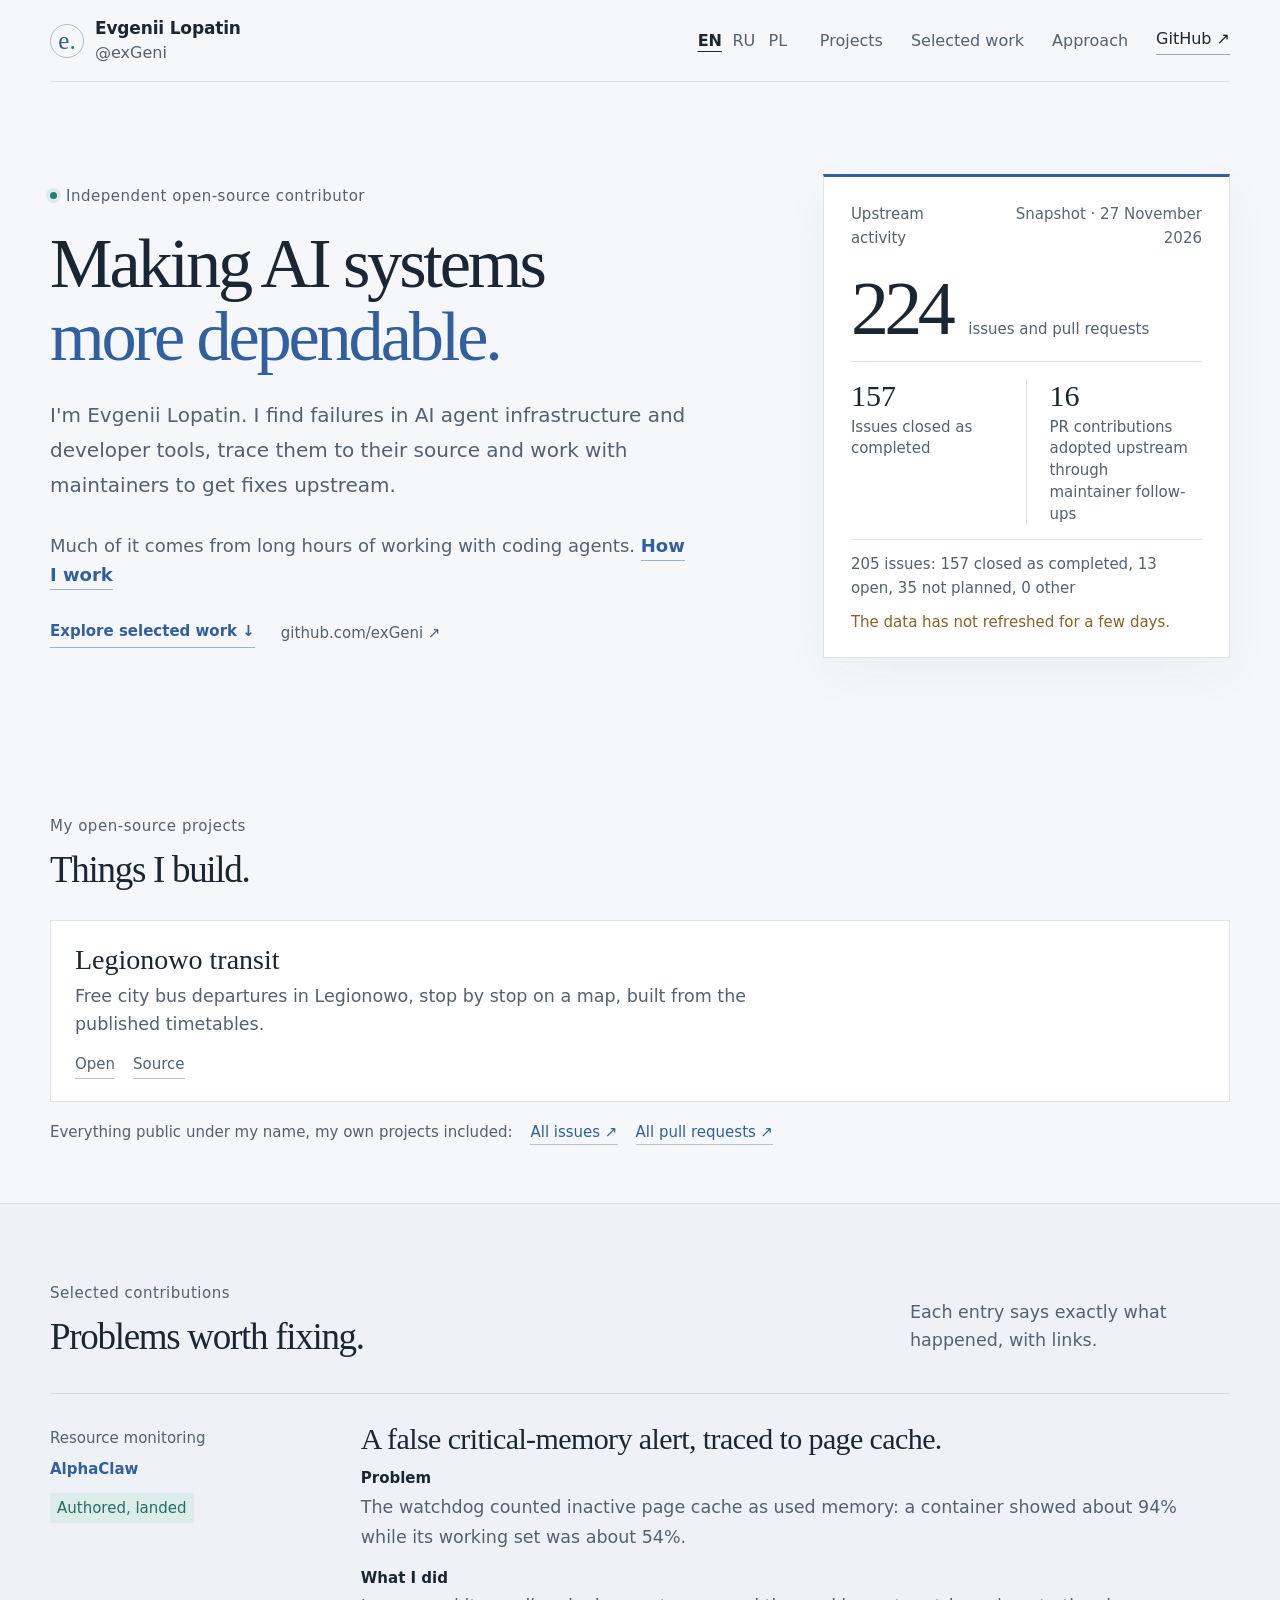
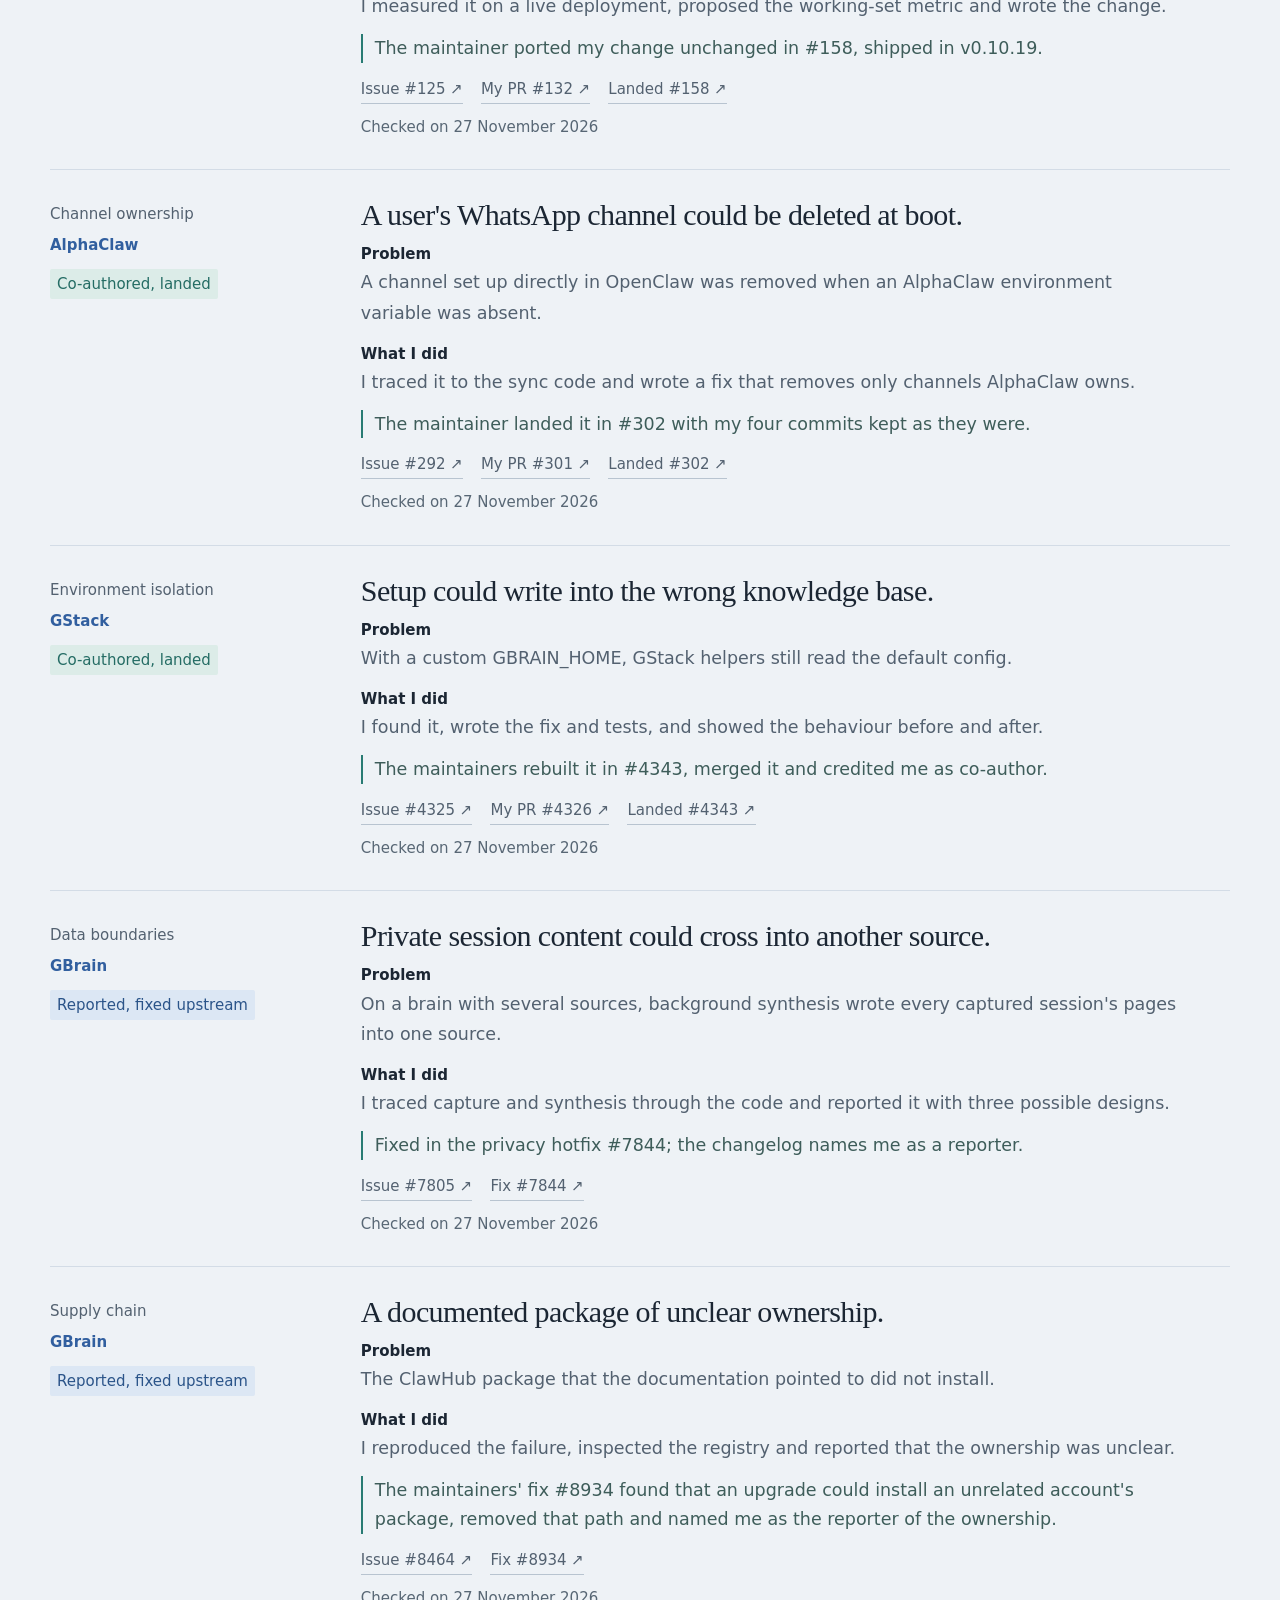
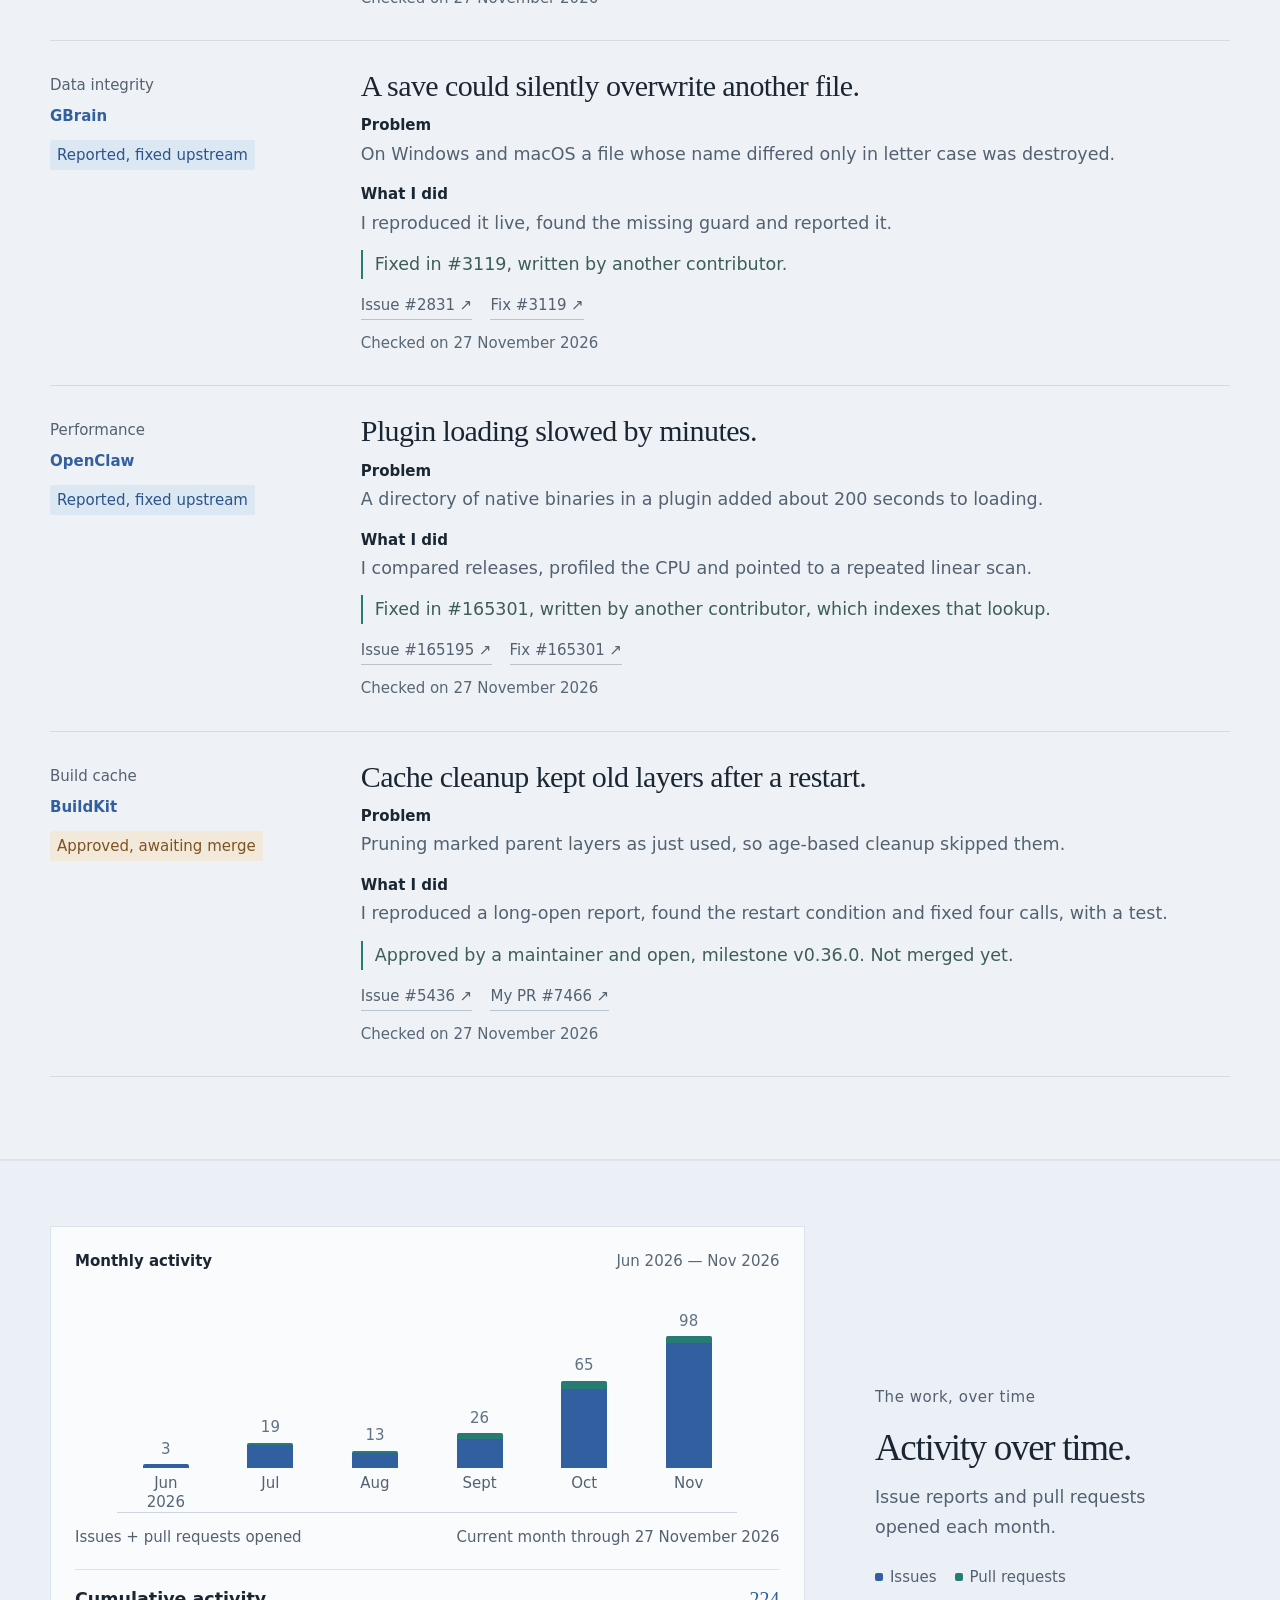
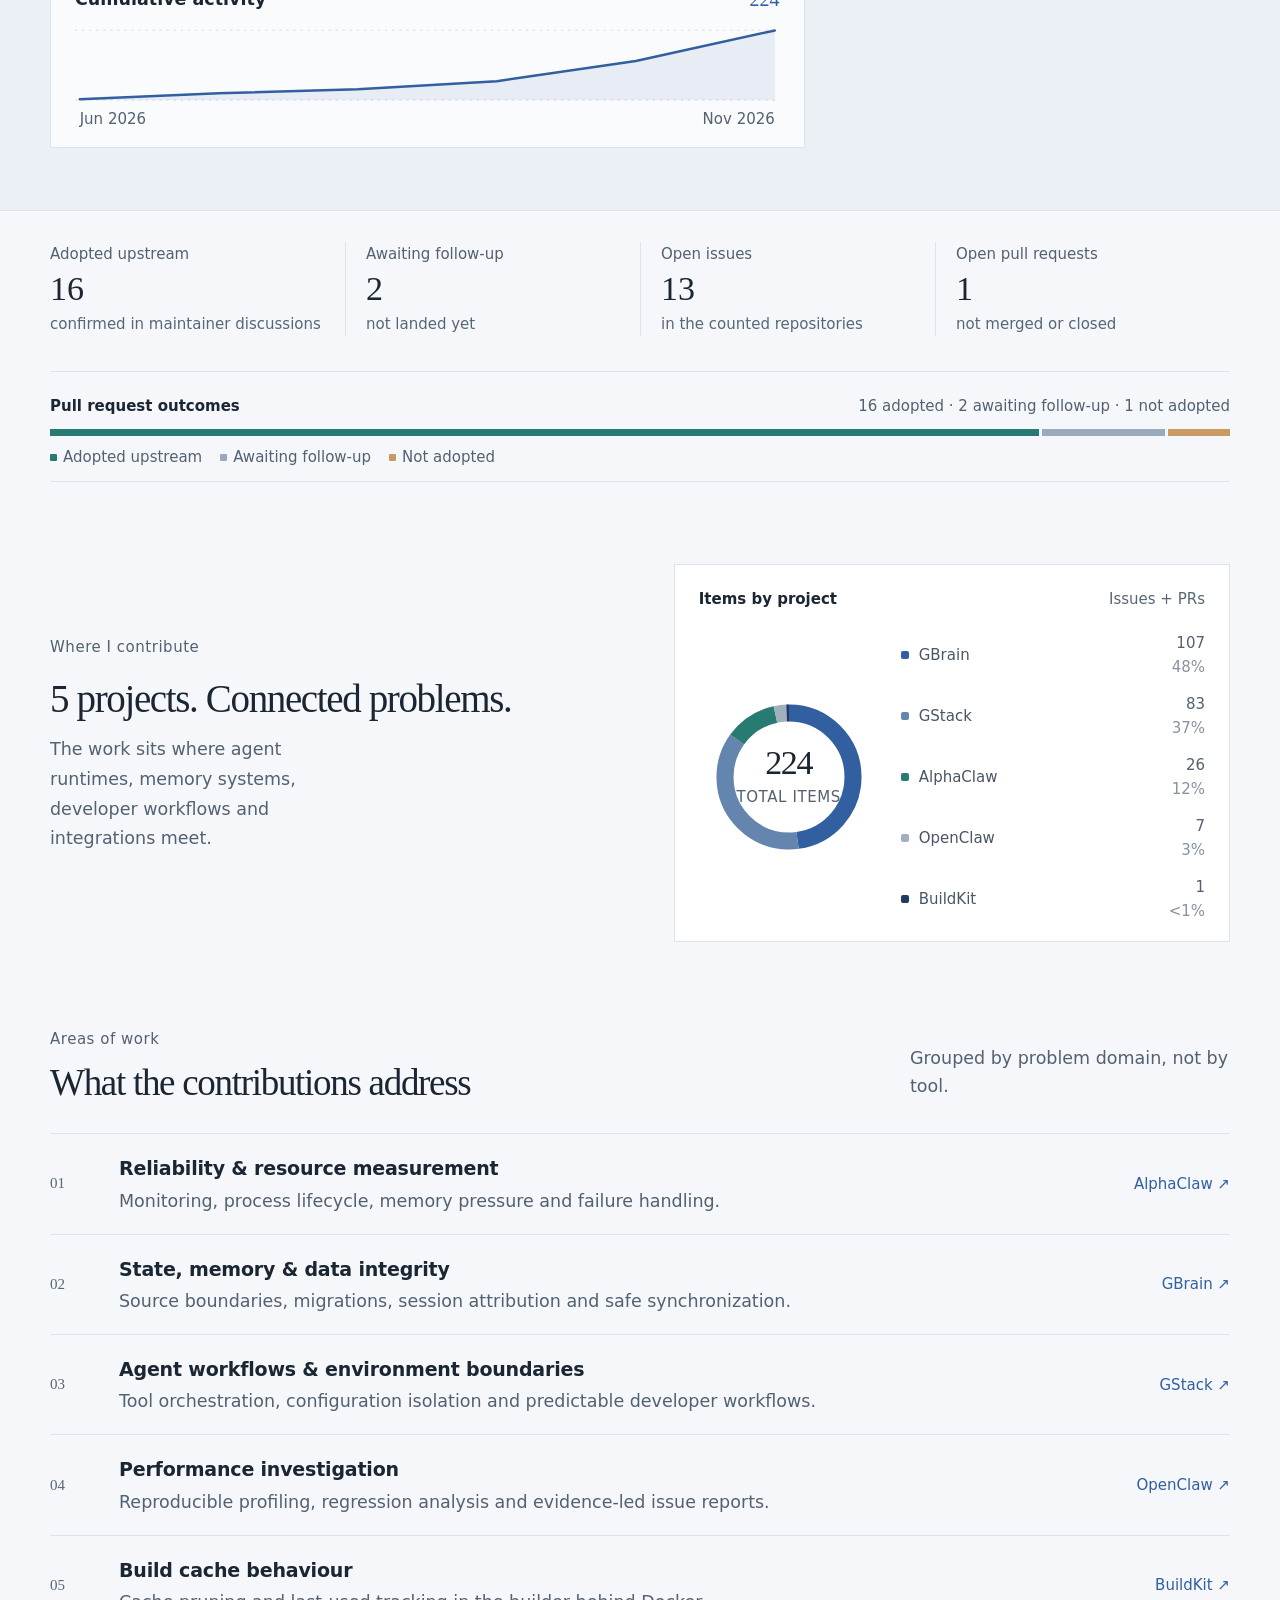
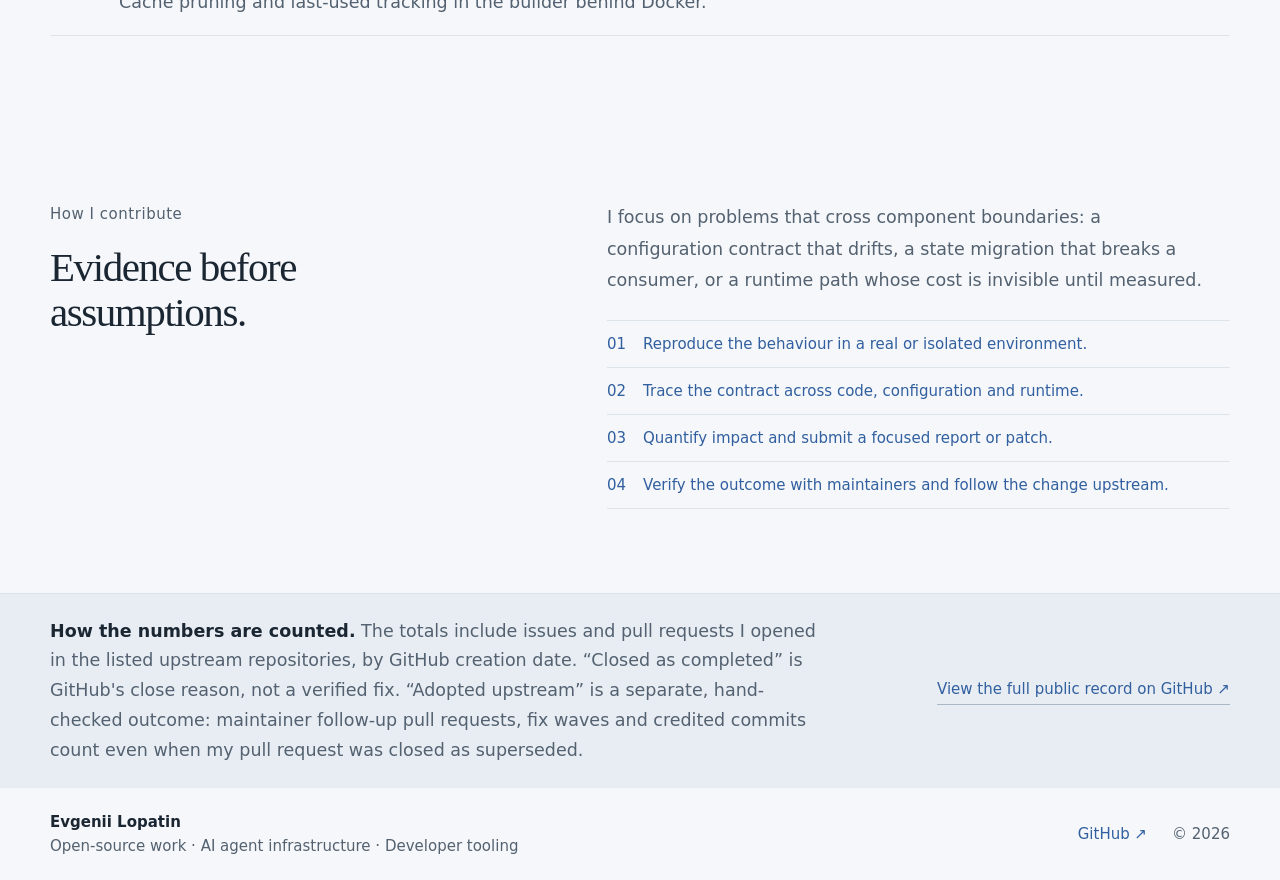
==== commit 9138e7ab: "fix: switch language in place and enlarge desktop type Switching reloaded the page with the last #an" ====
--- a/index.html
+++ b/index.html
@@ -19,7 +19,7 @@
       setTimeout(function () { document.documentElement.classList.remove('i18n-hold'); }, 1500);
     })();
   </script>
-  <link rel="stylesheet" href="styles.css?v=5">
+  <link rel="stylesheet" href="styles.css?v=6">
 </head>
 <body>
   <header class="site-header wrap">
@@ -254,6 +254,6 @@
   </main>
 
   <footer class="wrap site-footer"><div><strong>Evgenii Lopatin</strong><span data-i18n="footer.tagline">Open-source work · AI agent infrastructure · Developer tooling</span></div><a href="https://github.com/exGeni" target="_blank" rel="noreferrer">GitHub ↗</a><small>© 2026</small></footer>
-  <script type="module" src="app.js?v=5"></script>
+  <script type="module" src="app.js?v=6"></script>
 </body>
 </html>
--- a/styles.css
+++ b/styles.css
@@ -370,3 +370,33 @@
 .identity-mark { display: flex; align-items: center; justify-content: center; }
 .site-header .identity .identity-mark { flex: 0 0 34px; }
 .identity-mark span { display: inline; }
+
+/* Larger type on desktop screens, for tired eyes. */
+@media (min-width: 851px) {
+  body { font-size: 18px; }
+  .identity strong { font-size: 17px; }
+  .identity small, nav, .lang-switch { font-size: 16px; }
+  nav { gap: 28px; }
+  .eyebrow, .hero-links, .ledger-top, .live-mark, .big-stat span, .stat-pair span, .adoption-line, .issues-line, .data-notice,
+  .mini-legend, .chart-heading, .chart-period, .chart-foot, .month-total, .month-label, .month-year, .cumulative-labels,
+  .metric-label, .metric-block small, .outcomes-heading, .outcome-legend, .project-legend-row, .project-legend-value small,
+  .donut-center span, .domain-project, .case-area, .case-project, .case-status, .case-links a, .case-checked,
+  .case-details strong, .all-links, .method-inner a, .approach-copy li span, .site-footer strong, .site-footer span,
+  .site-footer small, .site-footer > a { font-size: 15px !important; }
+  .hero-intro { font-size: 20px; max-width: 640px; }
+  .hero-agents { font-size: 18px; max-width: 640px; }
+  .section-intro p:not(.eyebrow), .distribution-copy p:not(.eyebrow), .heading-note, .project-card p, .domain-row p,
+  .case-content p, .case-result, .approach-copy > p, .approach-copy li, .method-inner p, .cumulative-block .chart-heading span { font-size: 17.5px; }
+  .domain-row h3 { font-size: 19px; }
+  .case-content h3 { font-size: 30px; }
+  .project-card h3 { font-size: 28px; }
+  .case-row { grid-template-columns: 240px 1fr; gap: 6%; }
+  .case-content p, .case-result { max-width: 820px; }
+  .section-intro p:not(.eyebrow) { max-width: 340px; }
+  .distribution-copy p:not(.eyebrow) { max-width: 320px; }
+  .heading-note { max-width: 320px; }
+  .domain-row { grid-template-columns: 54px 1fr 170px; }
+  .monthly-chart { height: 240px; }
+  .cumulative-labels { height: 24px; }
+  code { font-size: .95em; }
+}
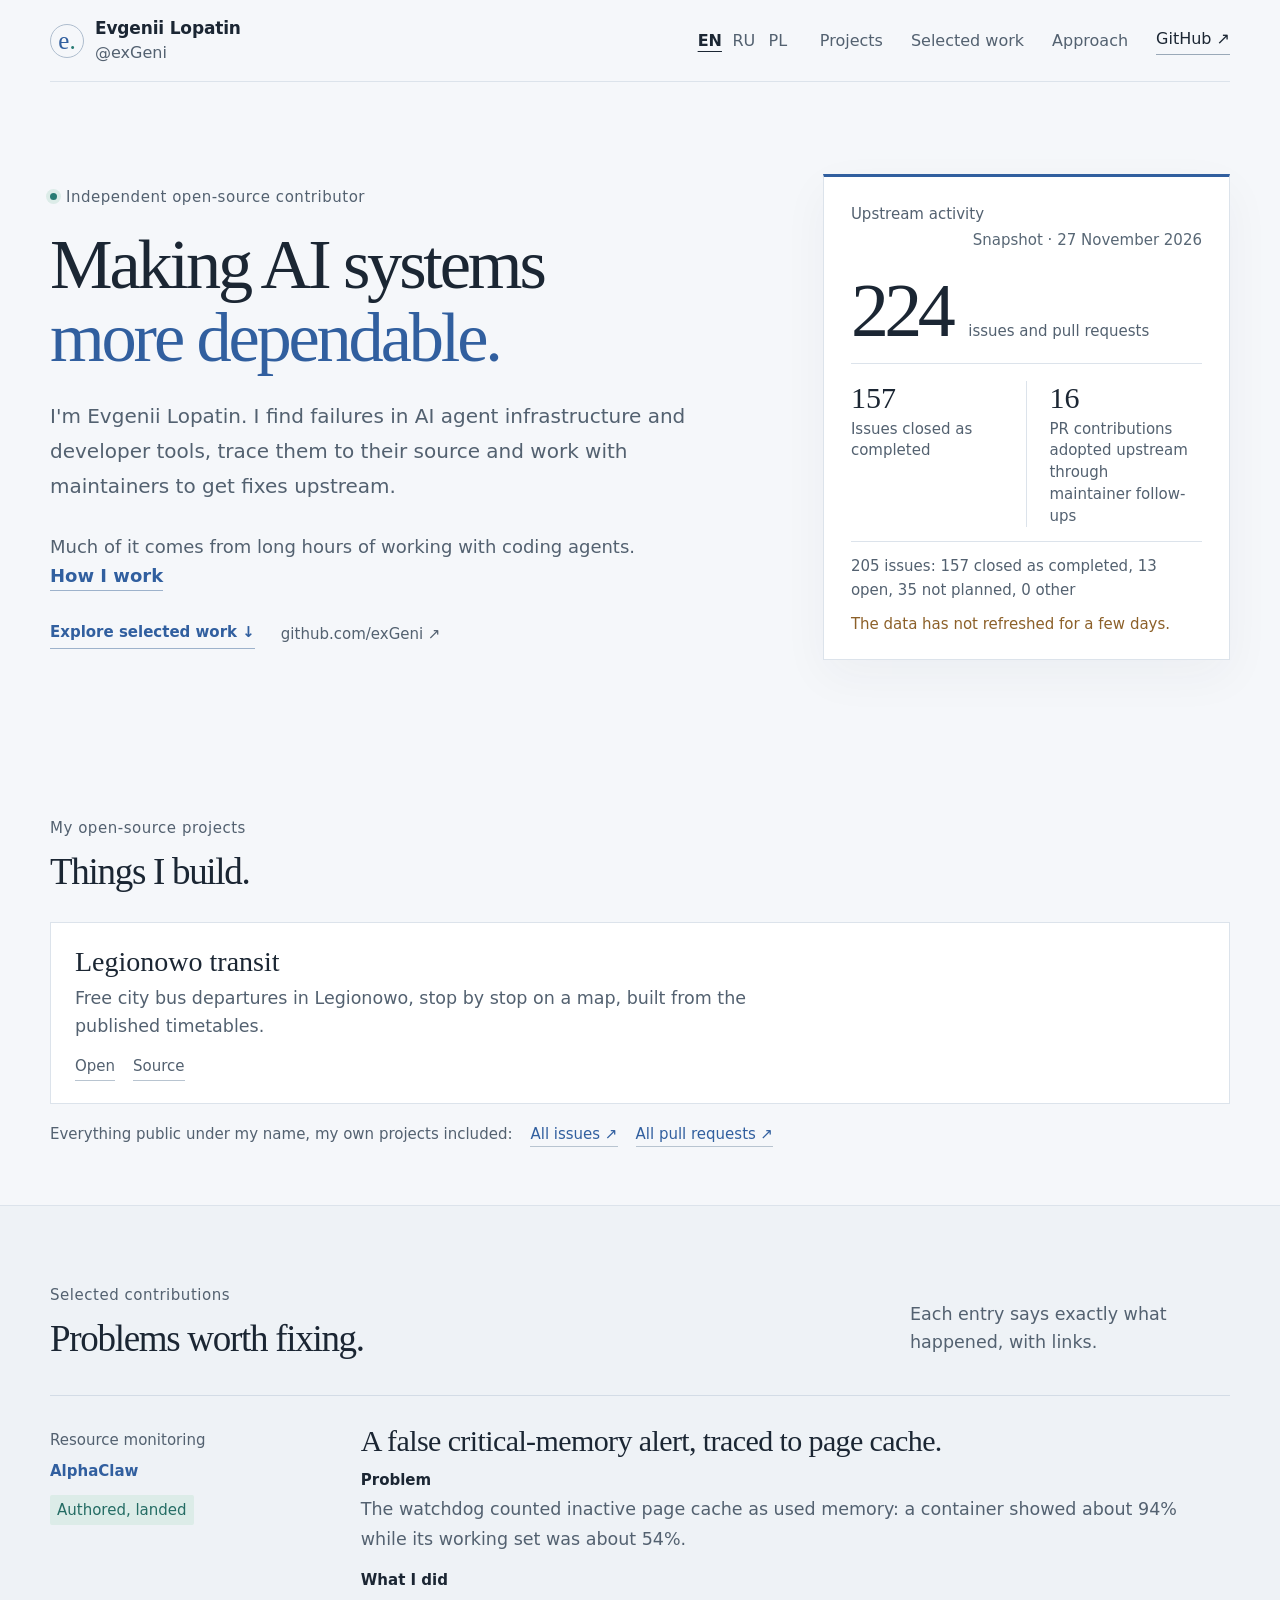
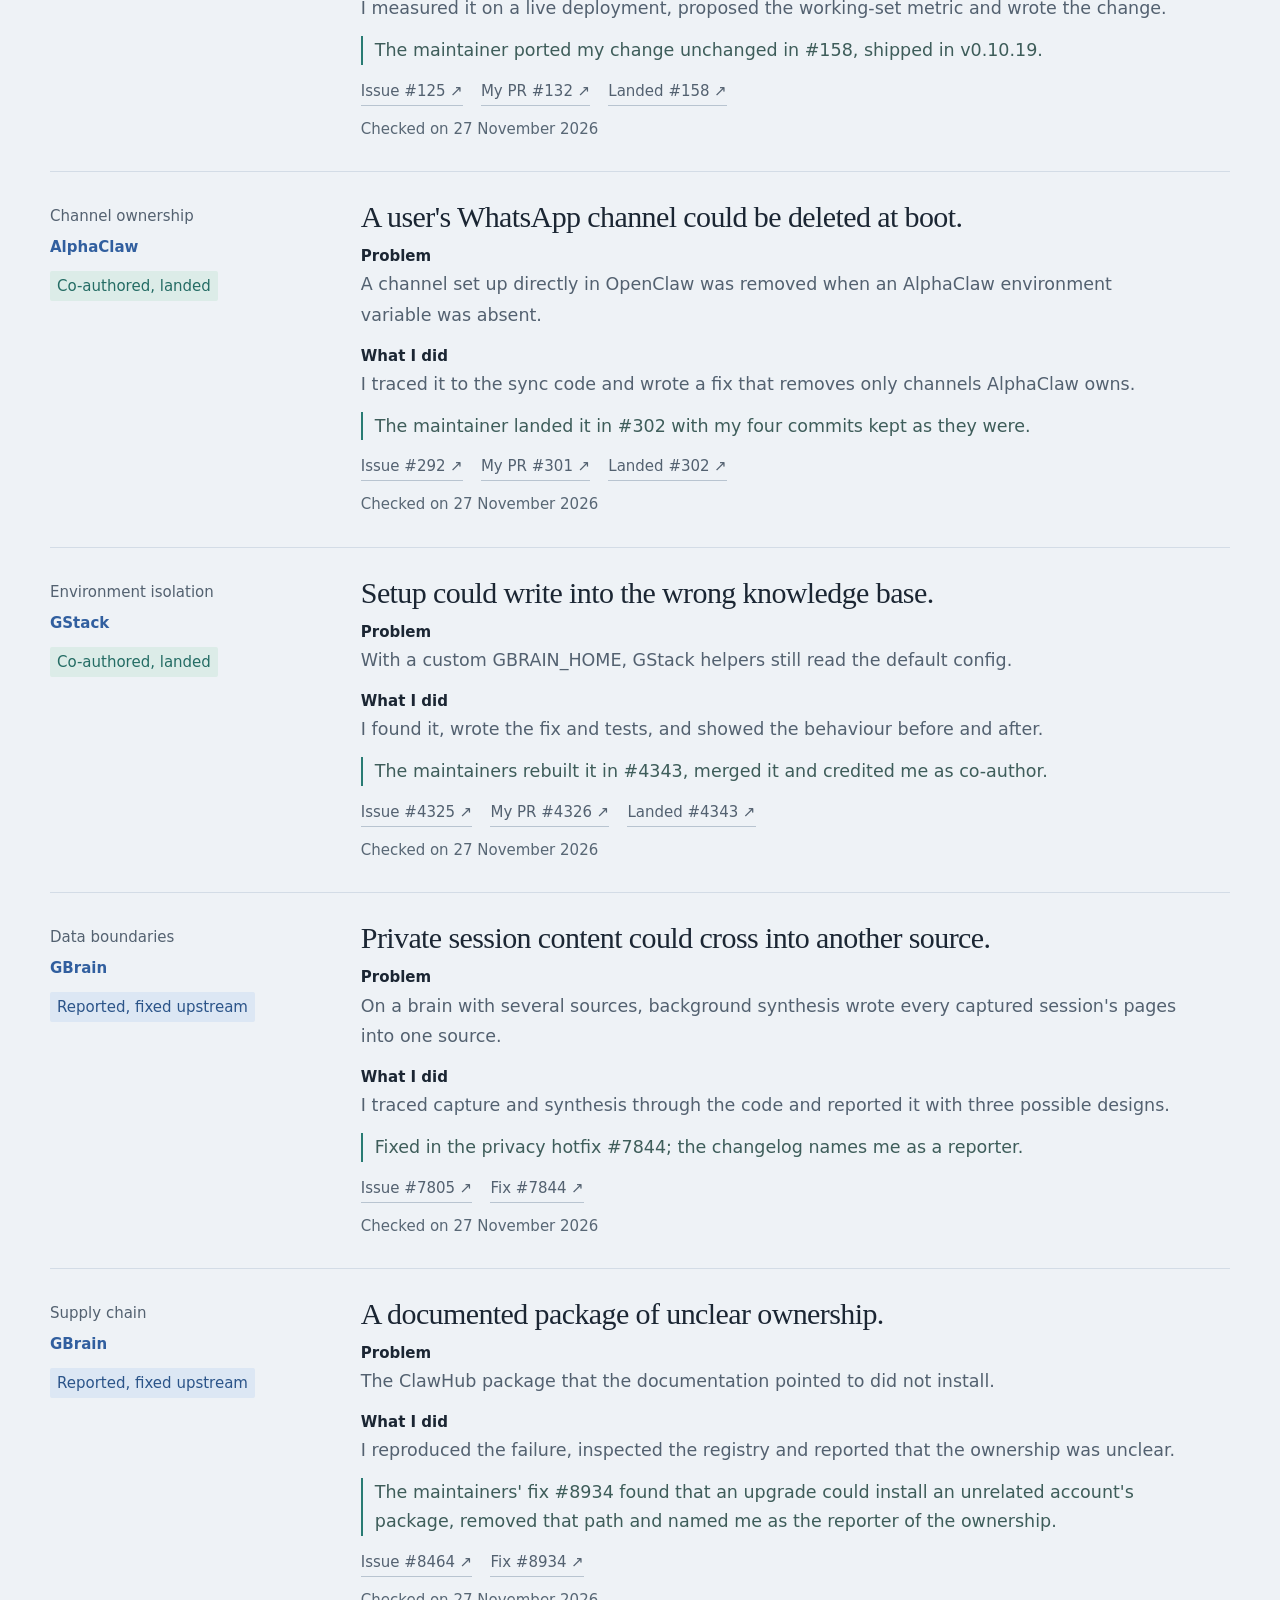
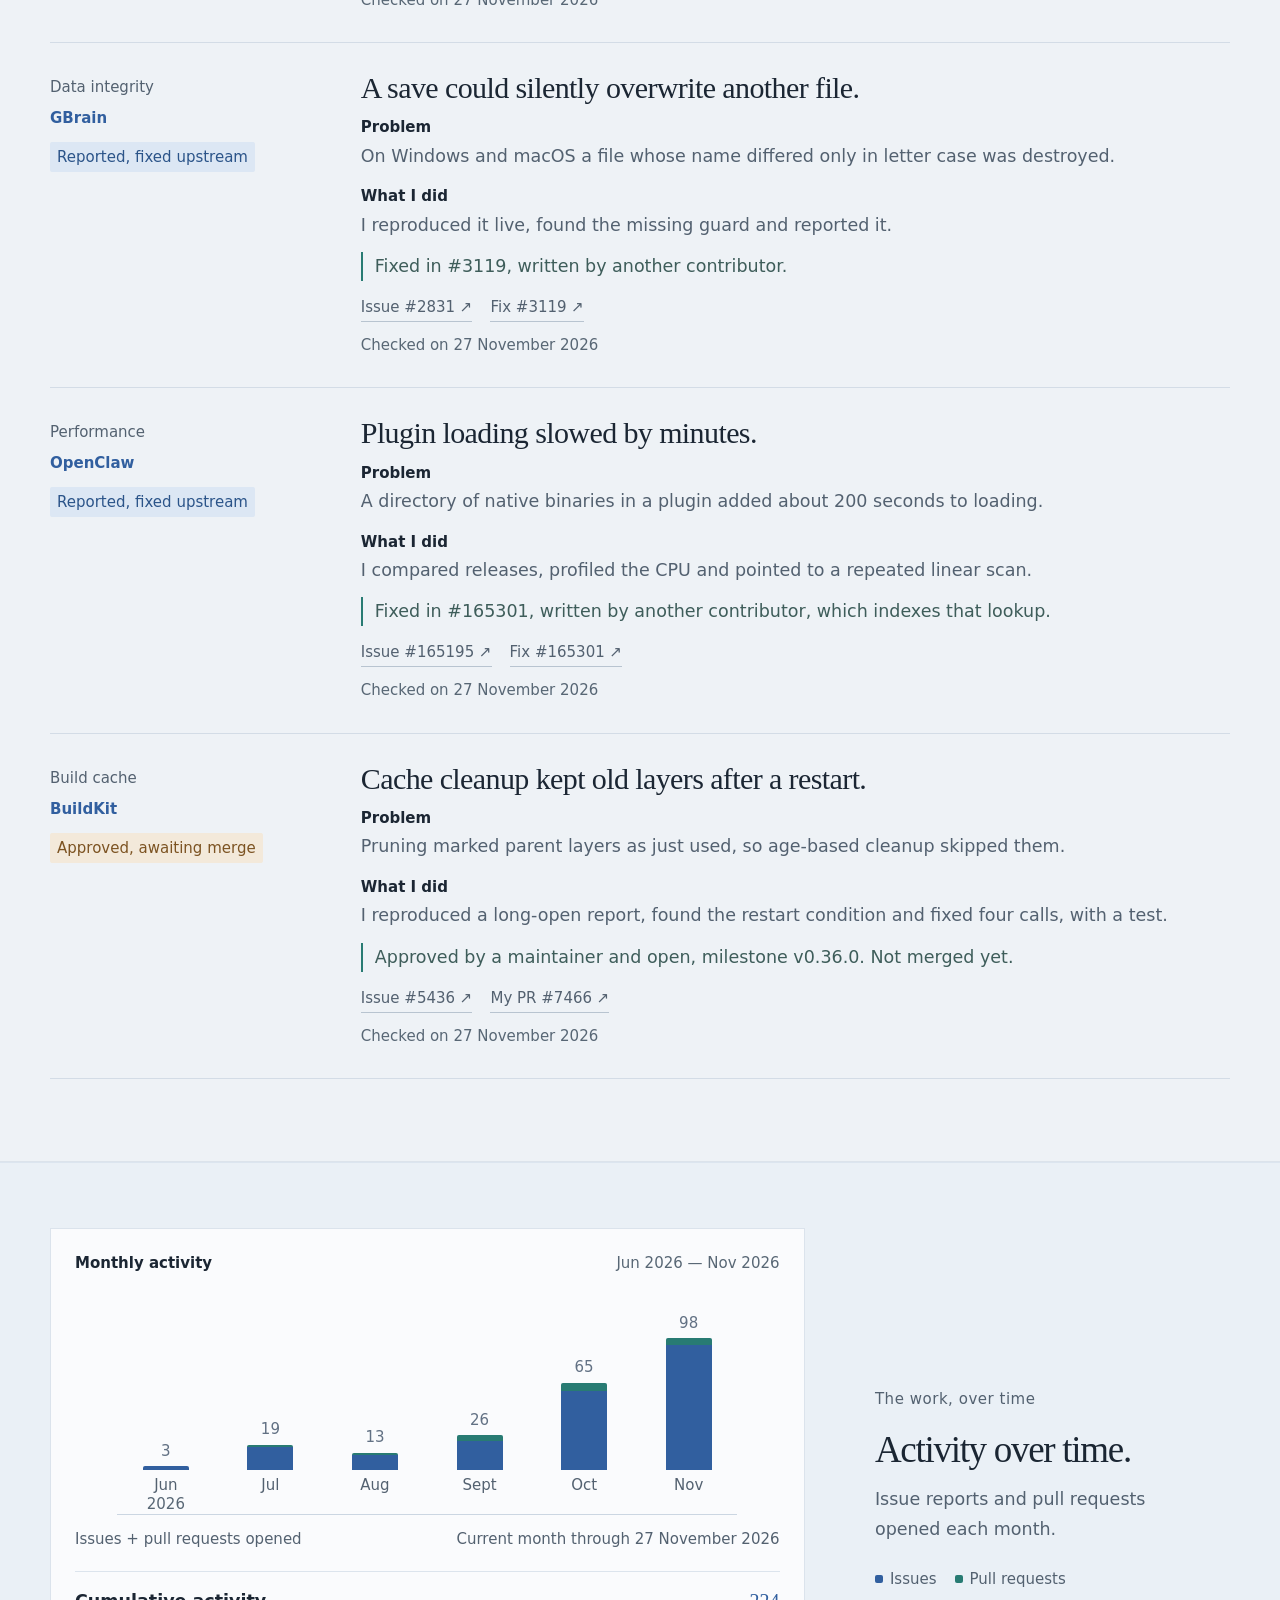
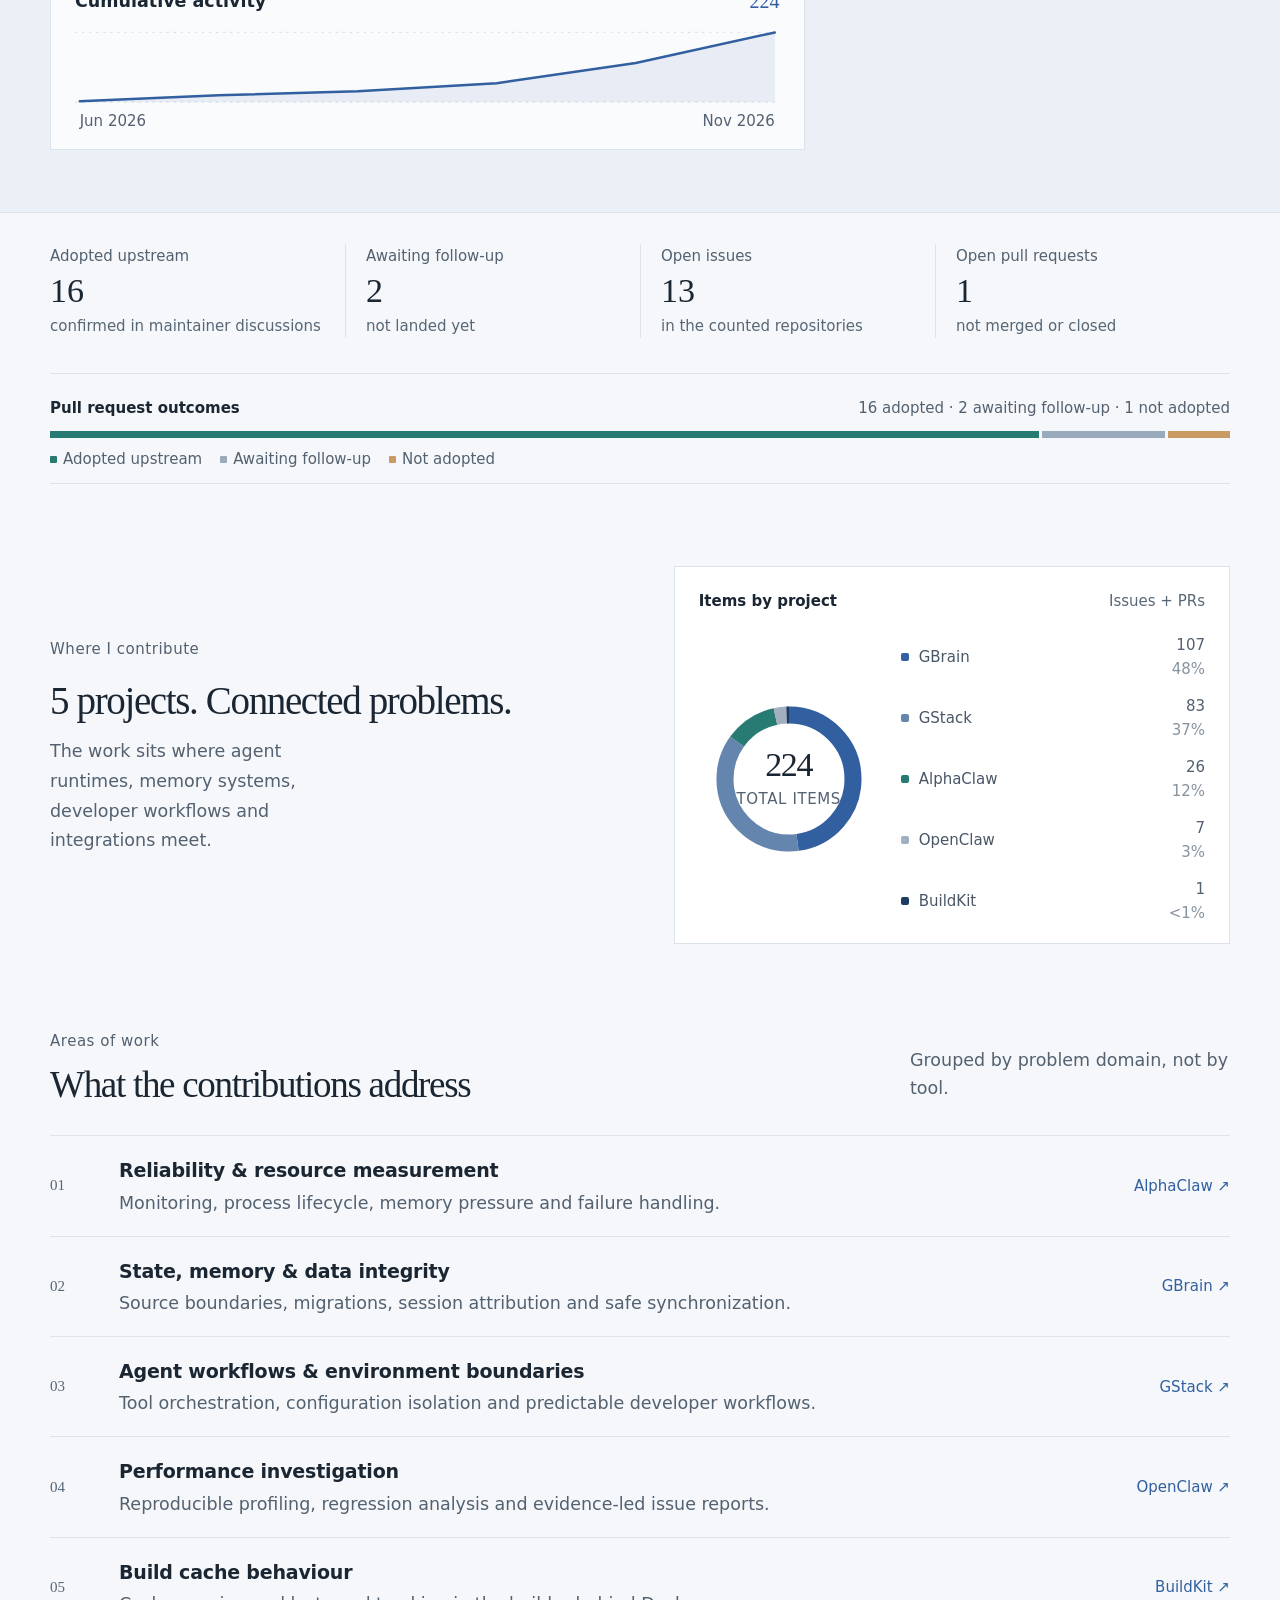
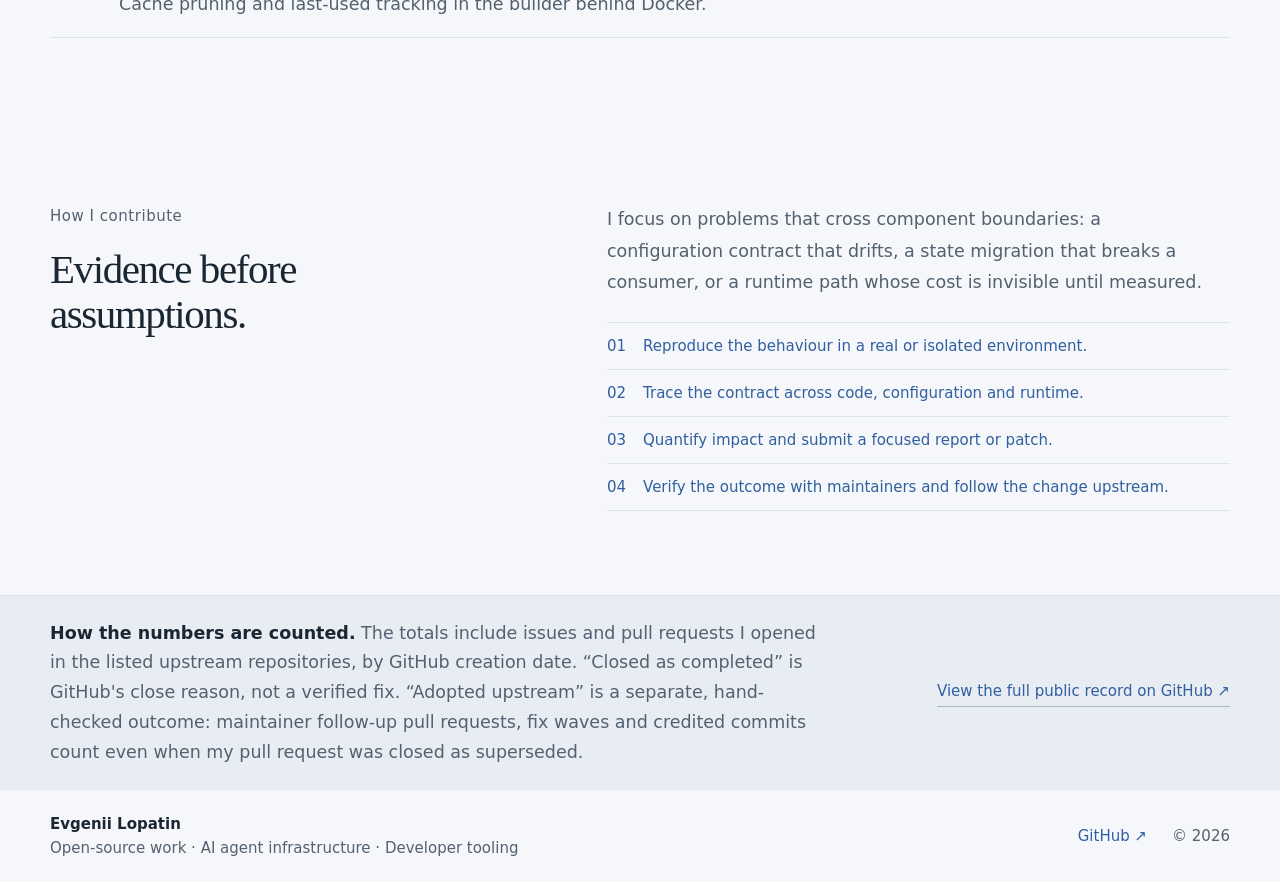
==== commit 4dc885b7: "fix: keep the date and the how-I-work link on one line Part of #2.  Co-Authored-By: Claude Sonnet 5." ====
--- a/index.html
+++ b/index.html
@@ -19,7 +19,7 @@
       setTimeout(function () { document.documentElement.classList.remove('i18n-hold'); }, 1500);
     })();
   </script>
-  <link rel="stylesheet" href="styles.css?v=6">
+  <link rel="stylesheet" href="styles.css?v=7">
 </head>
 <body>
   <header class="site-header wrap">
@@ -254,6 +254,6 @@
   </main>
 
   <footer class="wrap site-footer"><div><strong>Evgenii Lopatin</strong><span data-i18n="footer.tagline">Open-source work · AI agent infrastructure · Developer tooling</span></div><a href="https://github.com/exGeni" target="_blank" rel="noreferrer">GitHub ↗</a><small>© 2026</small></footer>
-  <script type="module" src="app.js?v=6"></script>
+  <script type="module" src="app.js?v=7"></script>
 </body>
 </html>
--- a/styles.css
+++ b/styles.css
@@ -400,3 +400,8 @@
   .cumulative-labels { height: 24px; }
   code { font-size: .95em; }
 }
+
+/* No orphan "г." or split link at the larger size. */
+.ledger-top { flex-wrap: wrap; row-gap: 2px; }
+.live-mark { white-space: nowrap; margin-left: auto; }
+.hero-agents a { white-space: nowrap; }
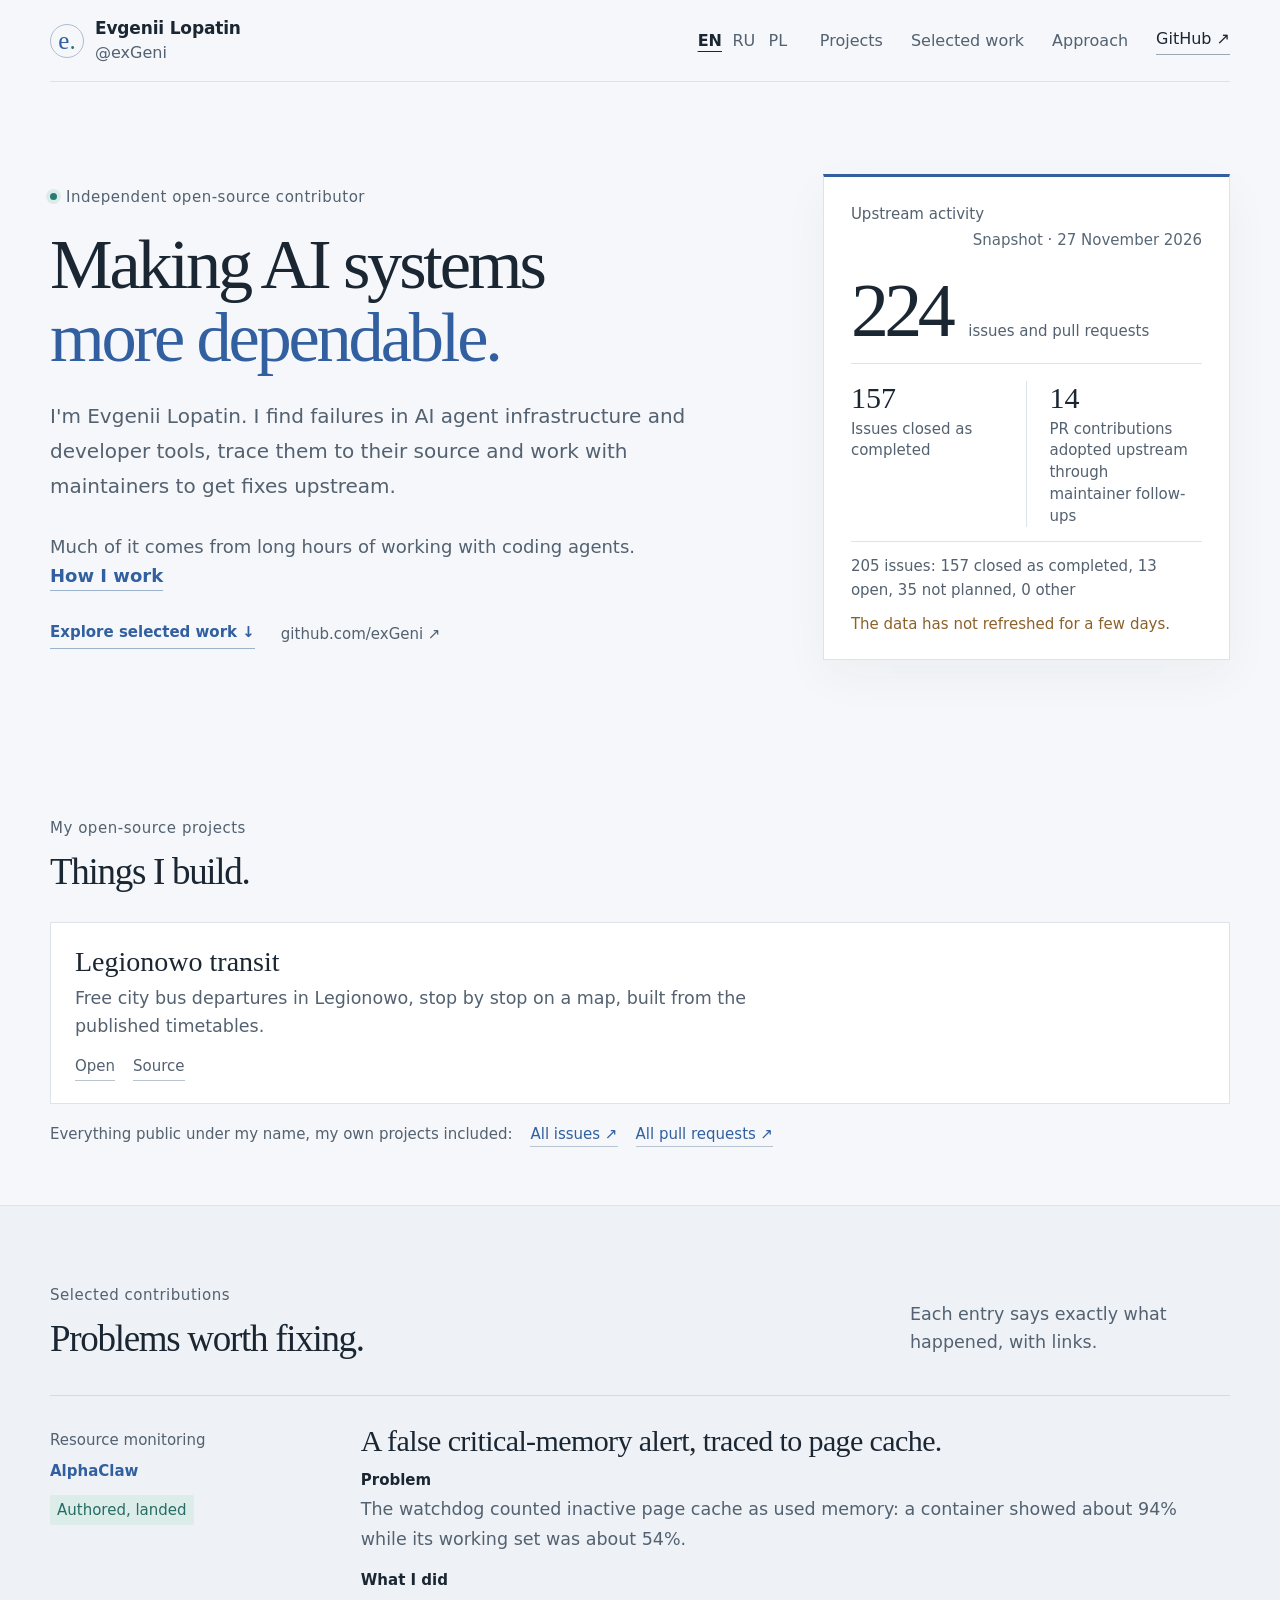
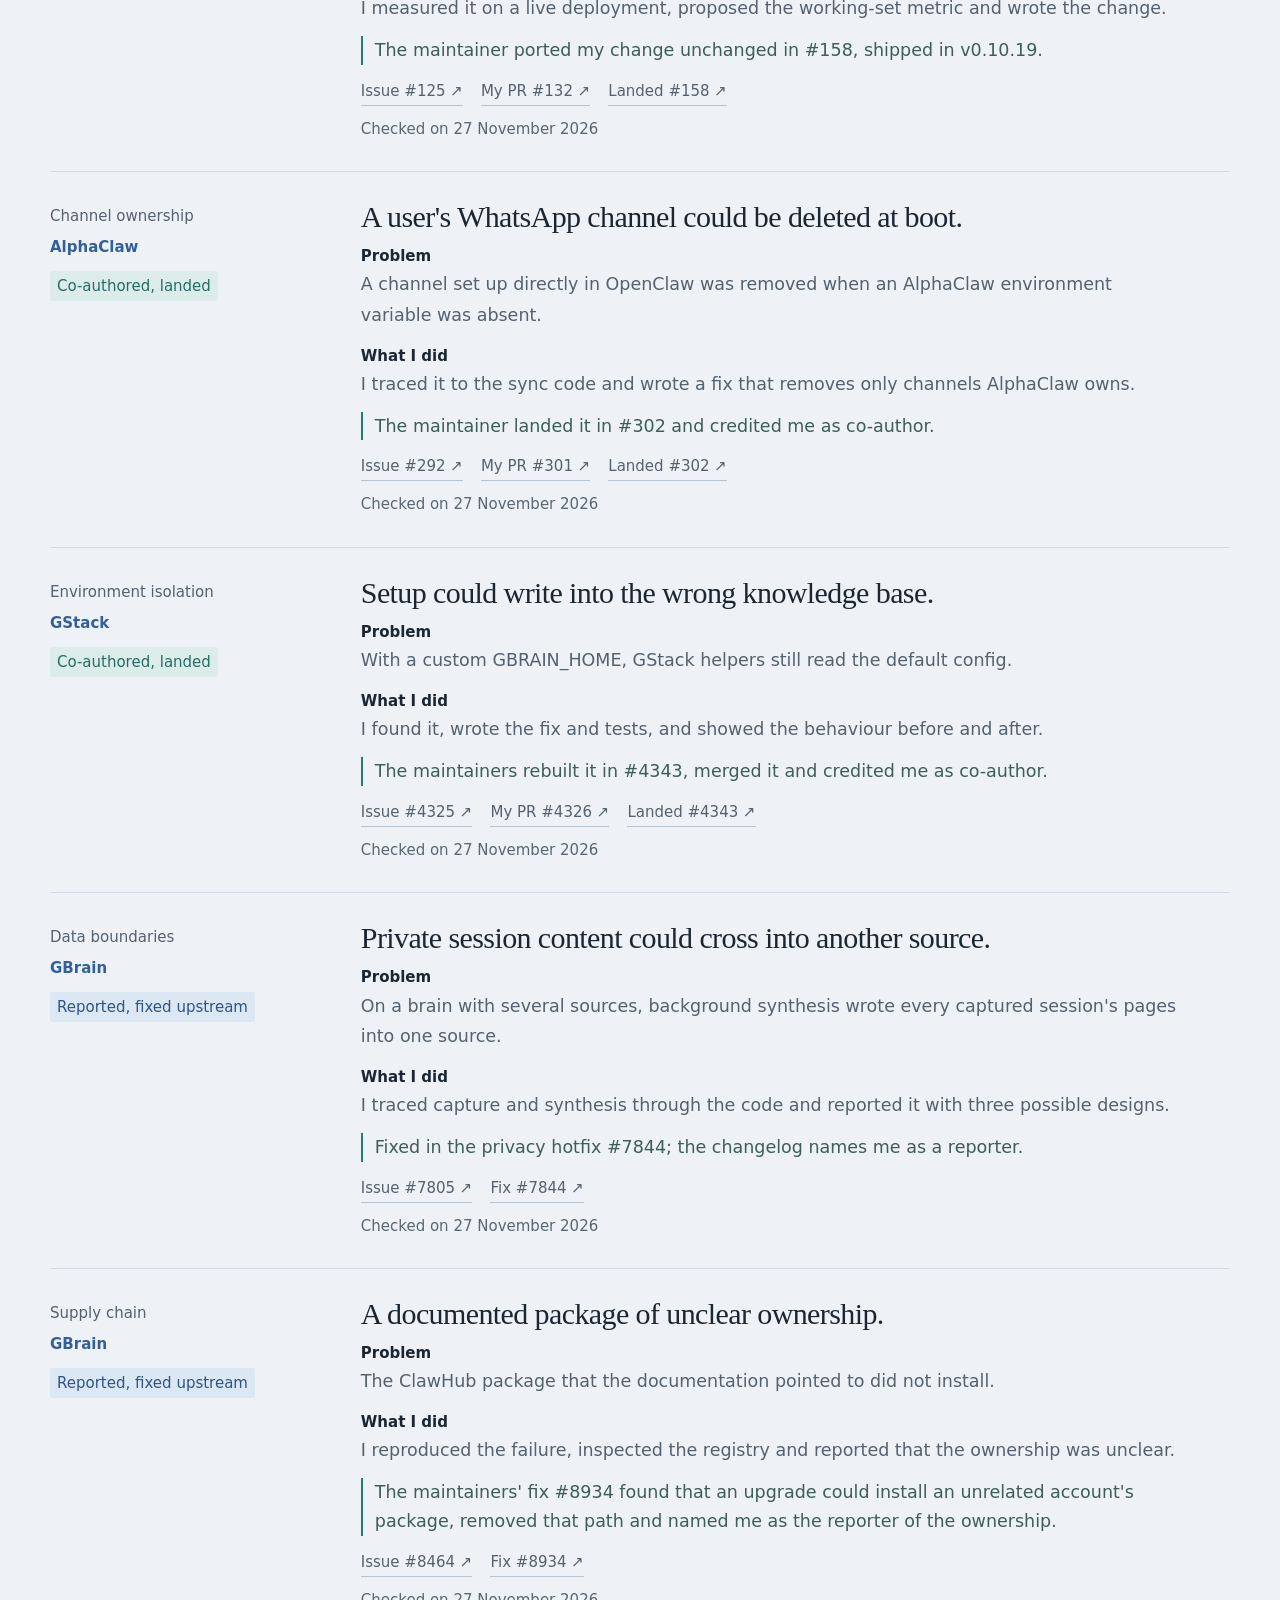
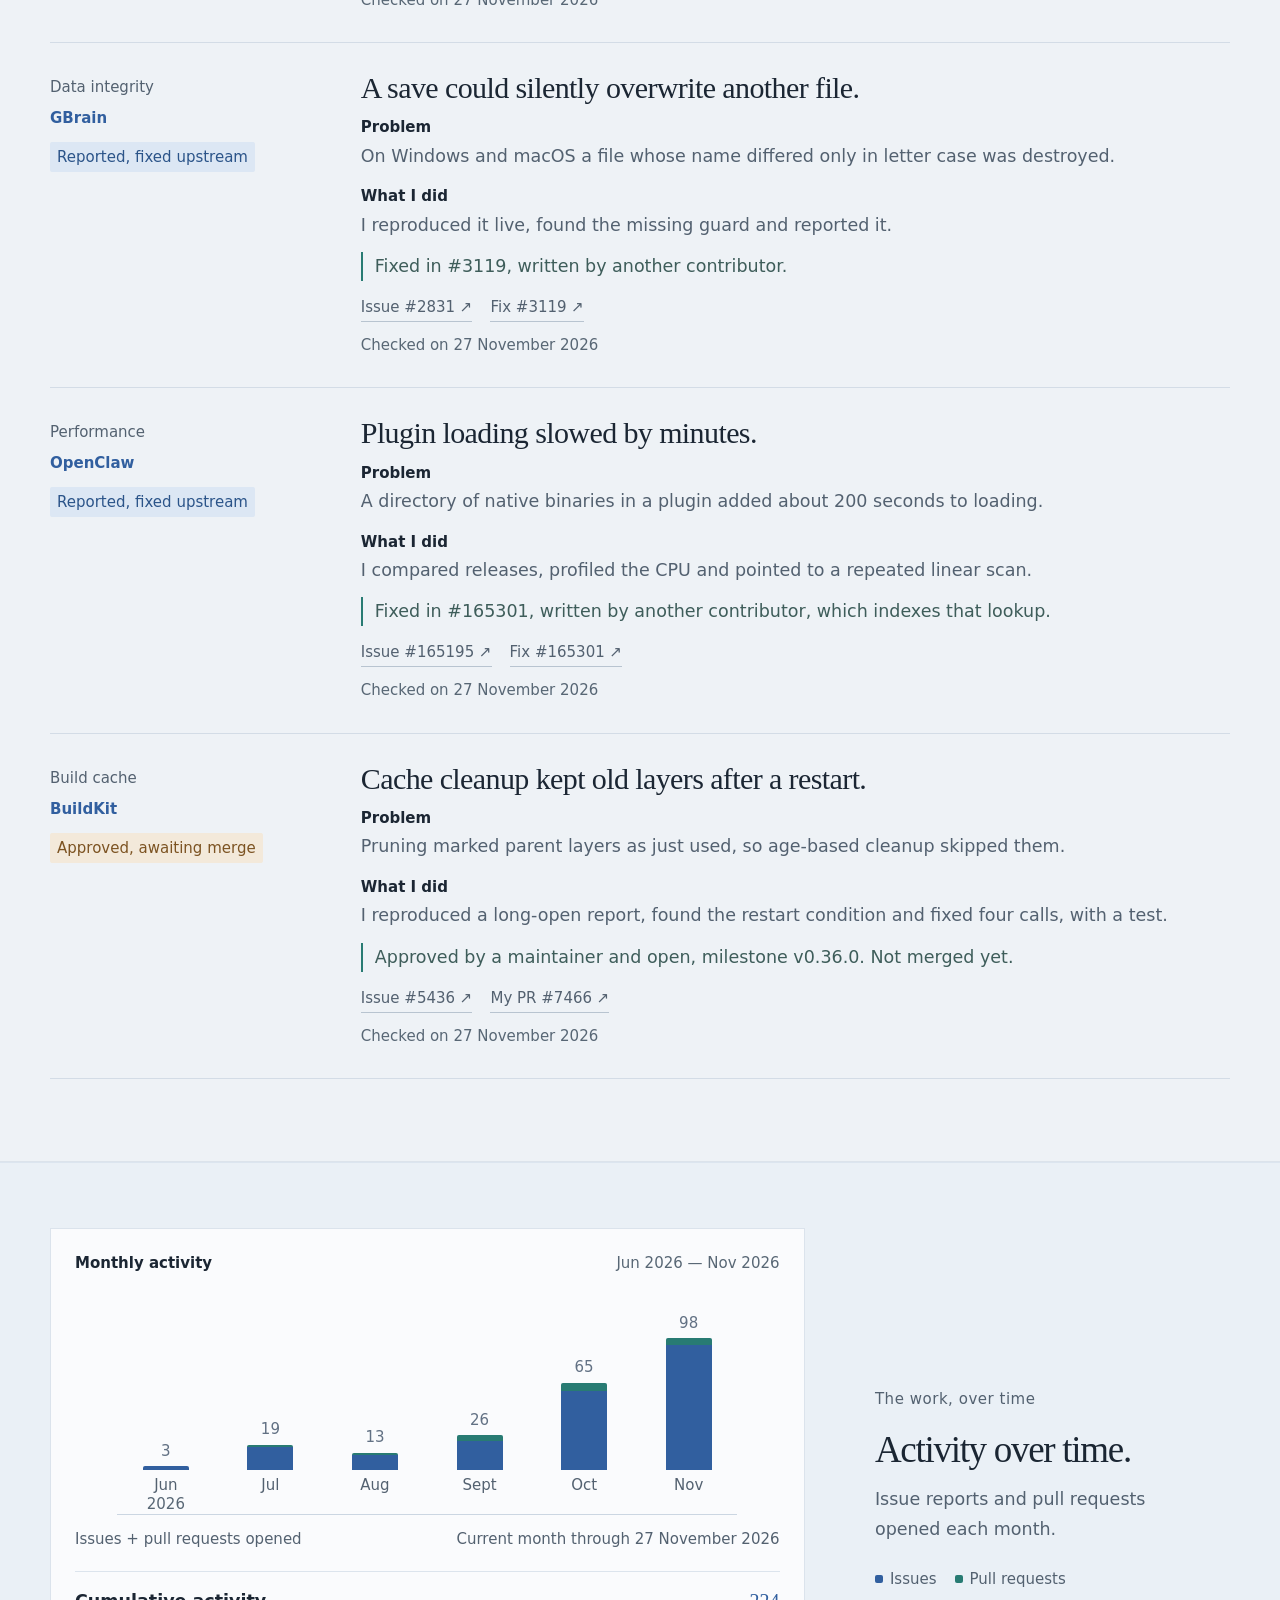
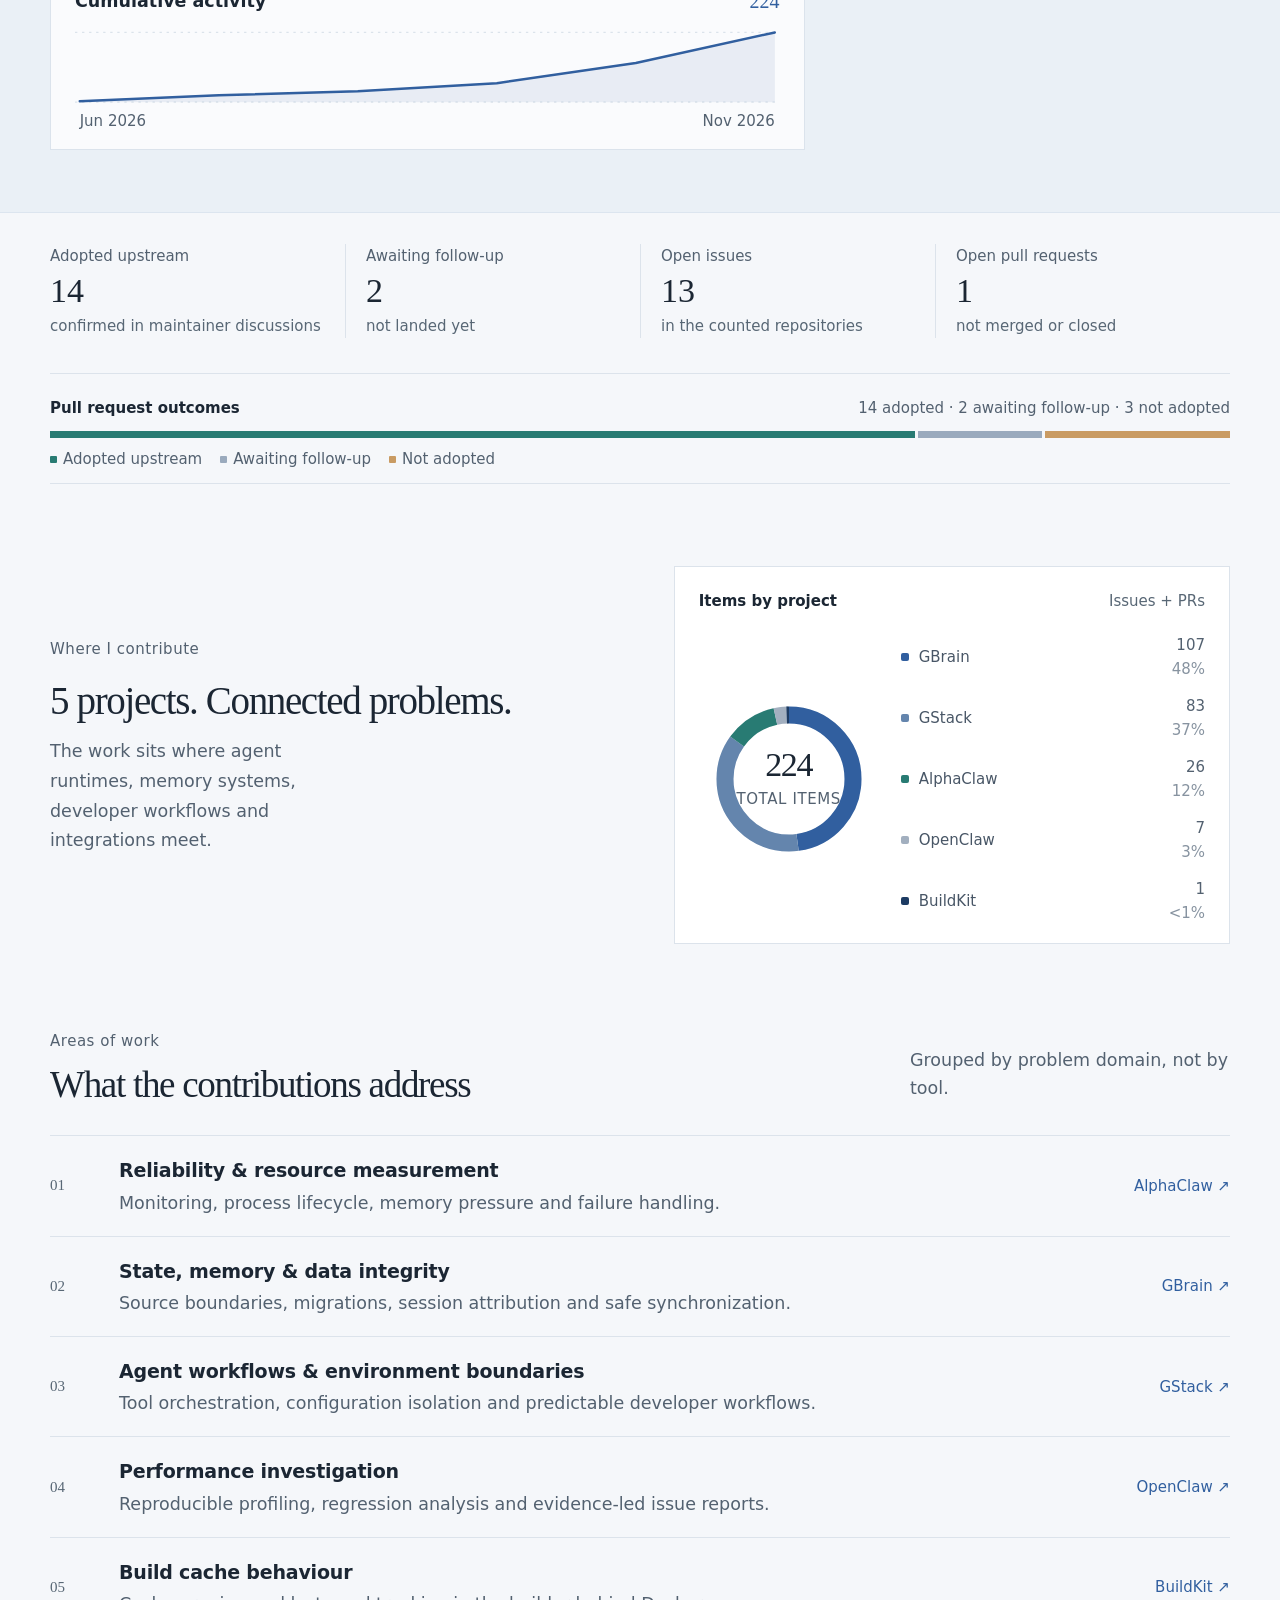
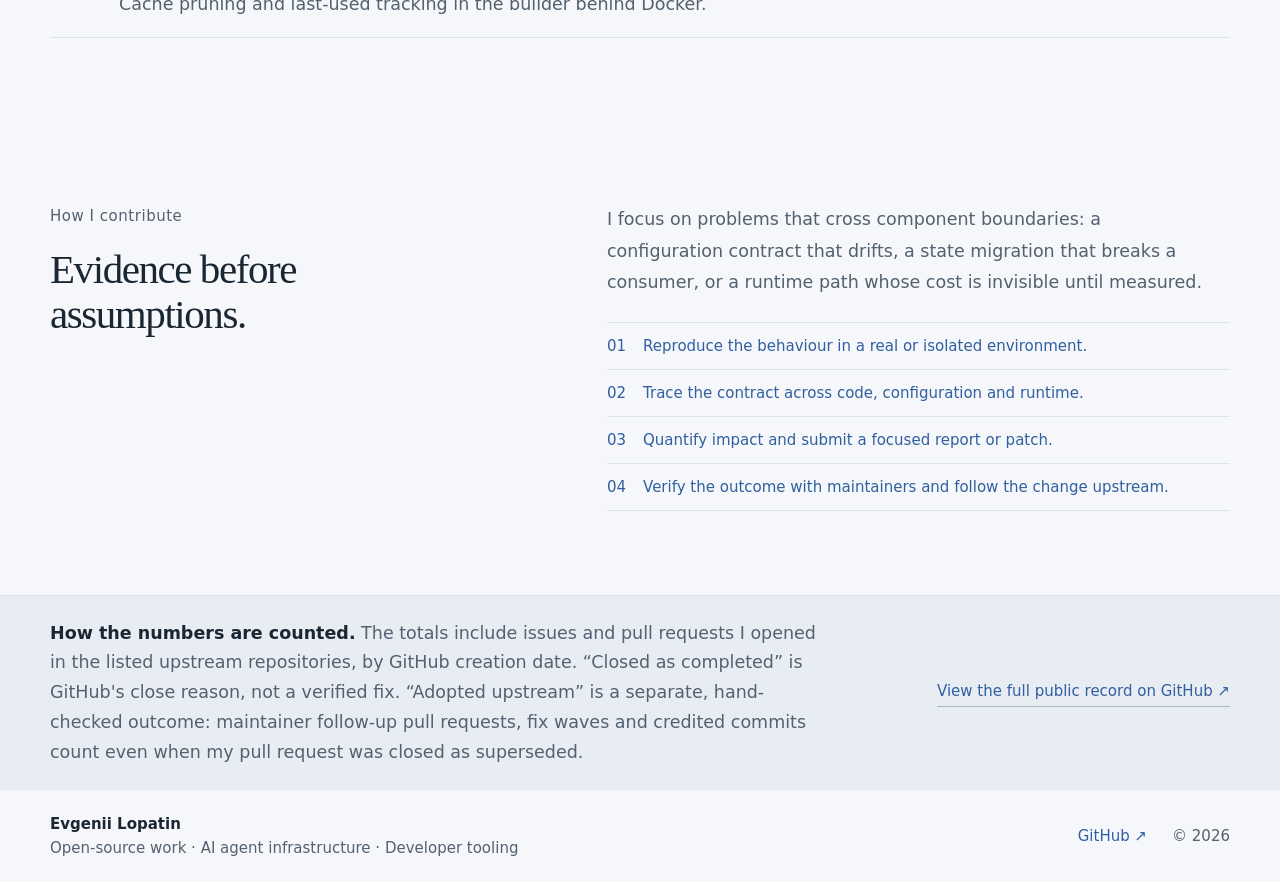
==== commit a03abdc2: "fix: pre-landing review fixes Two verdicts without a maintainer record are no longer counted as adop" ====
--- a/index.html
+++ b/index.html
@@ -19,7 +19,7 @@
       setTimeout(function () { document.documentElement.classList.remove('i18n-hold'); }, 1500);
     })();
   </script>
-  <link rel="stylesheet" href="styles.css?v=7">
+  <link rel="stylesheet" href="styles.css?v=8">
 </head>
 <body>
   <header class="site-header wrap">
@@ -96,7 +96,7 @@
                 <p><strong data-i18n="card.problem">Problem</strong> <span data-i18n="card.whatsapp-delete.problem">A channel set up directly in OpenClaw was removed when an AlphaClaw environment variable was absent.</span></p>
                 <p><strong data-i18n="card.did">What I did</strong> <span data-i18n="card.whatsapp-delete.did">I traced it to the sync code and wrote a fix that removes only channels AlphaClaw owns.</span></p>
               </details>
-              <div data-i18n="card.whatsapp-delete.result" class="case-result">The maintainer landed it in #302 with my four commits kept as they were.</div>
+              <div data-i18n="card.whatsapp-delete.result" class="case-result">The maintainer landed it in #302 and credited me as co-author.</div>
               <div class="case-links"><a href="https://github.com/garrytan/alphaclaw/issues/292" target="_blank" rel="noreferrer"><span data-i18n="link.issue">Issue</span> #292 ↗</a><a href="https://github.com/garrytan/alphaclaw/pull/301" target="_blank" rel="noreferrer"><span data-i18n="link.mine">My PR</span> #301 ↗</a><a href="https://github.com/garrytan/alphaclaw/pull/302" target="_blank" rel="noreferrer"><span data-i18n="link.landed">Landed</span> #302 ↗</a></div>
               <p class="case-checked"><span data-i18n="card.checked">Checked on</span> <time datetime="2026-11-27">27 November 2026</time></p>
             </div>
@@ -254,6 +254,6 @@
   </main>
 
   <footer class="wrap site-footer"><div><strong>Evgenii Lopatin</strong><span data-i18n="footer.tagline">Open-source work · AI agent infrastructure · Developer tooling</span></div><a href="https://github.com/exGeni" target="_blank" rel="noreferrer">GitHub ↗</a><small>© 2026</small></footer>
-  <script type="module" src="app.js?v=7"></script>
+  <script type="module" src="app.js?v=8"></script>
 </body>
 </html>
--- a/styles.css
+++ b/styles.css
@@ -405,3 +405,6 @@
 .ledger-top { flex-wrap: wrap; row-gap: 2px; }
 .live-mark { white-space: nowrap; margin-left: auto; }
 .hero-agents a { white-space: nowrap; }
+
+/* Body copy keeps the 16px floor on phones. */
+@media (max-width: 850px) { .hero-agents, .project-card p { font-size: 16px; } }
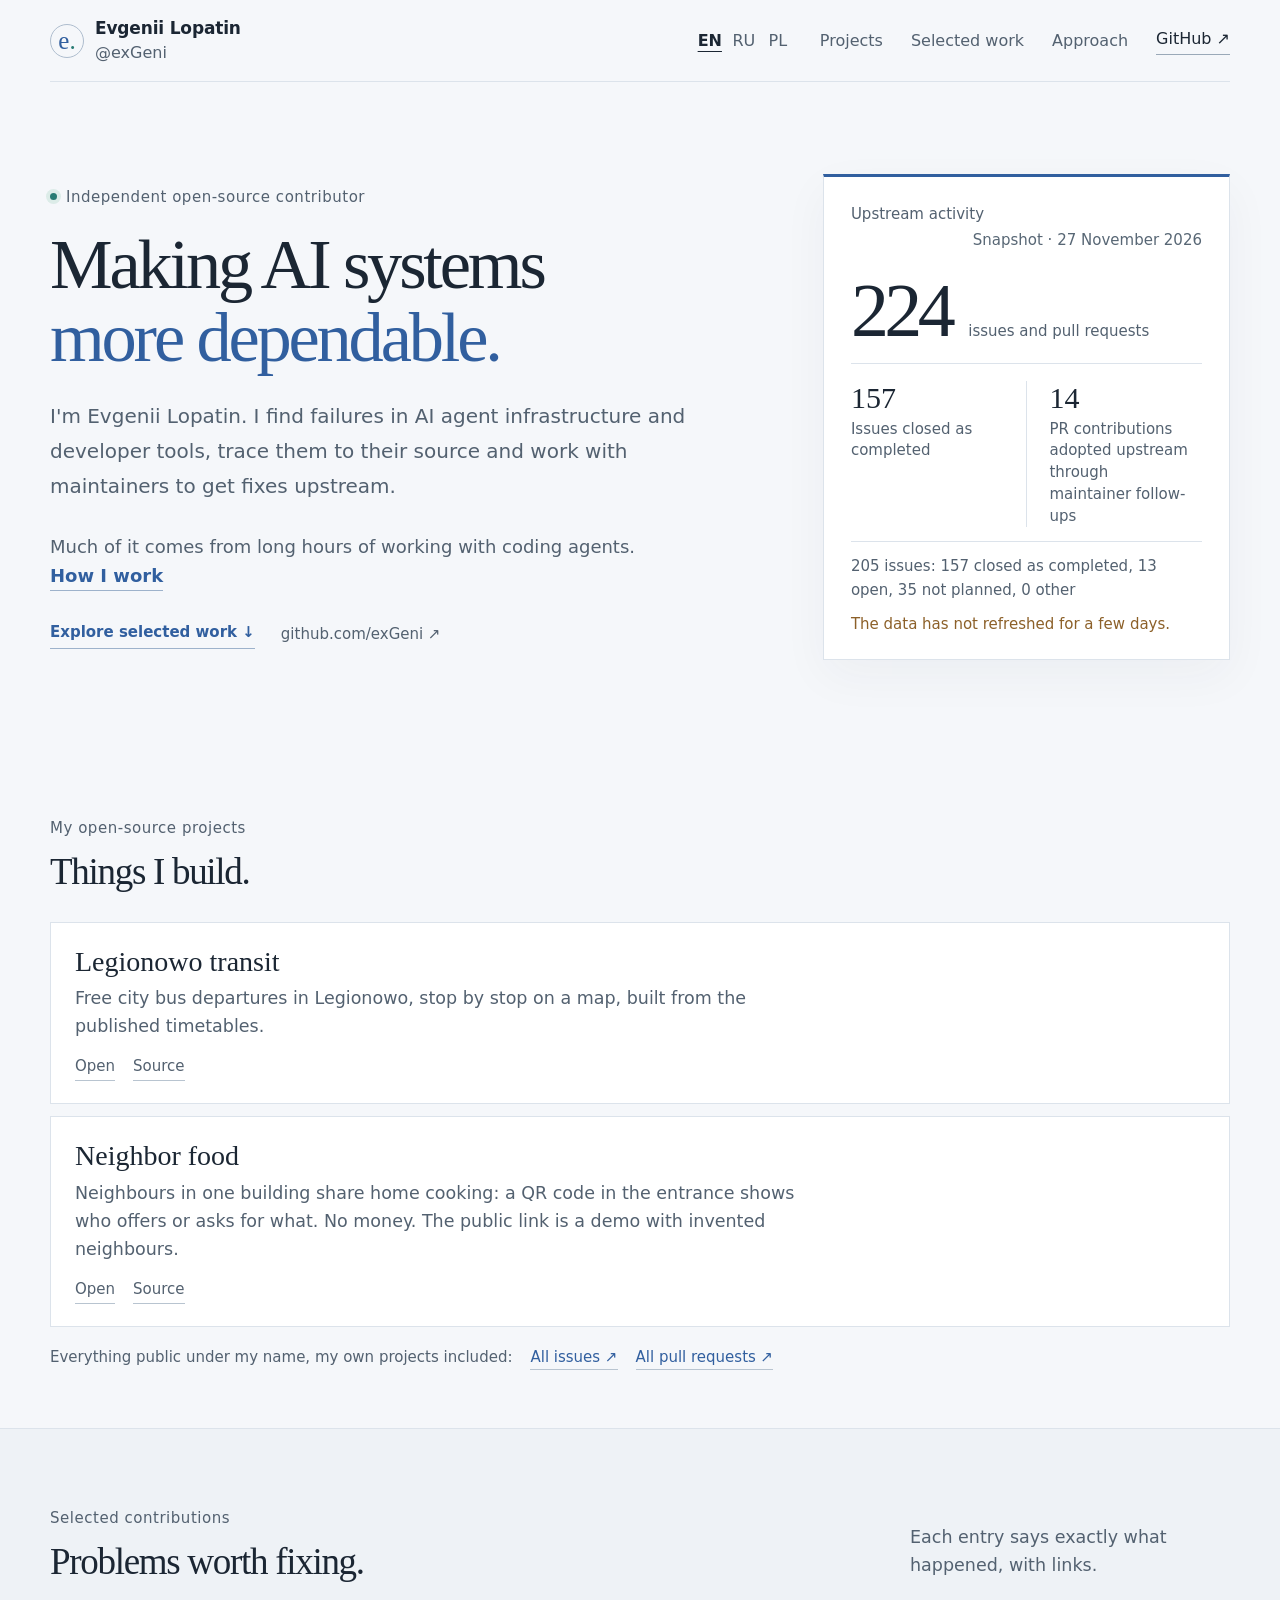
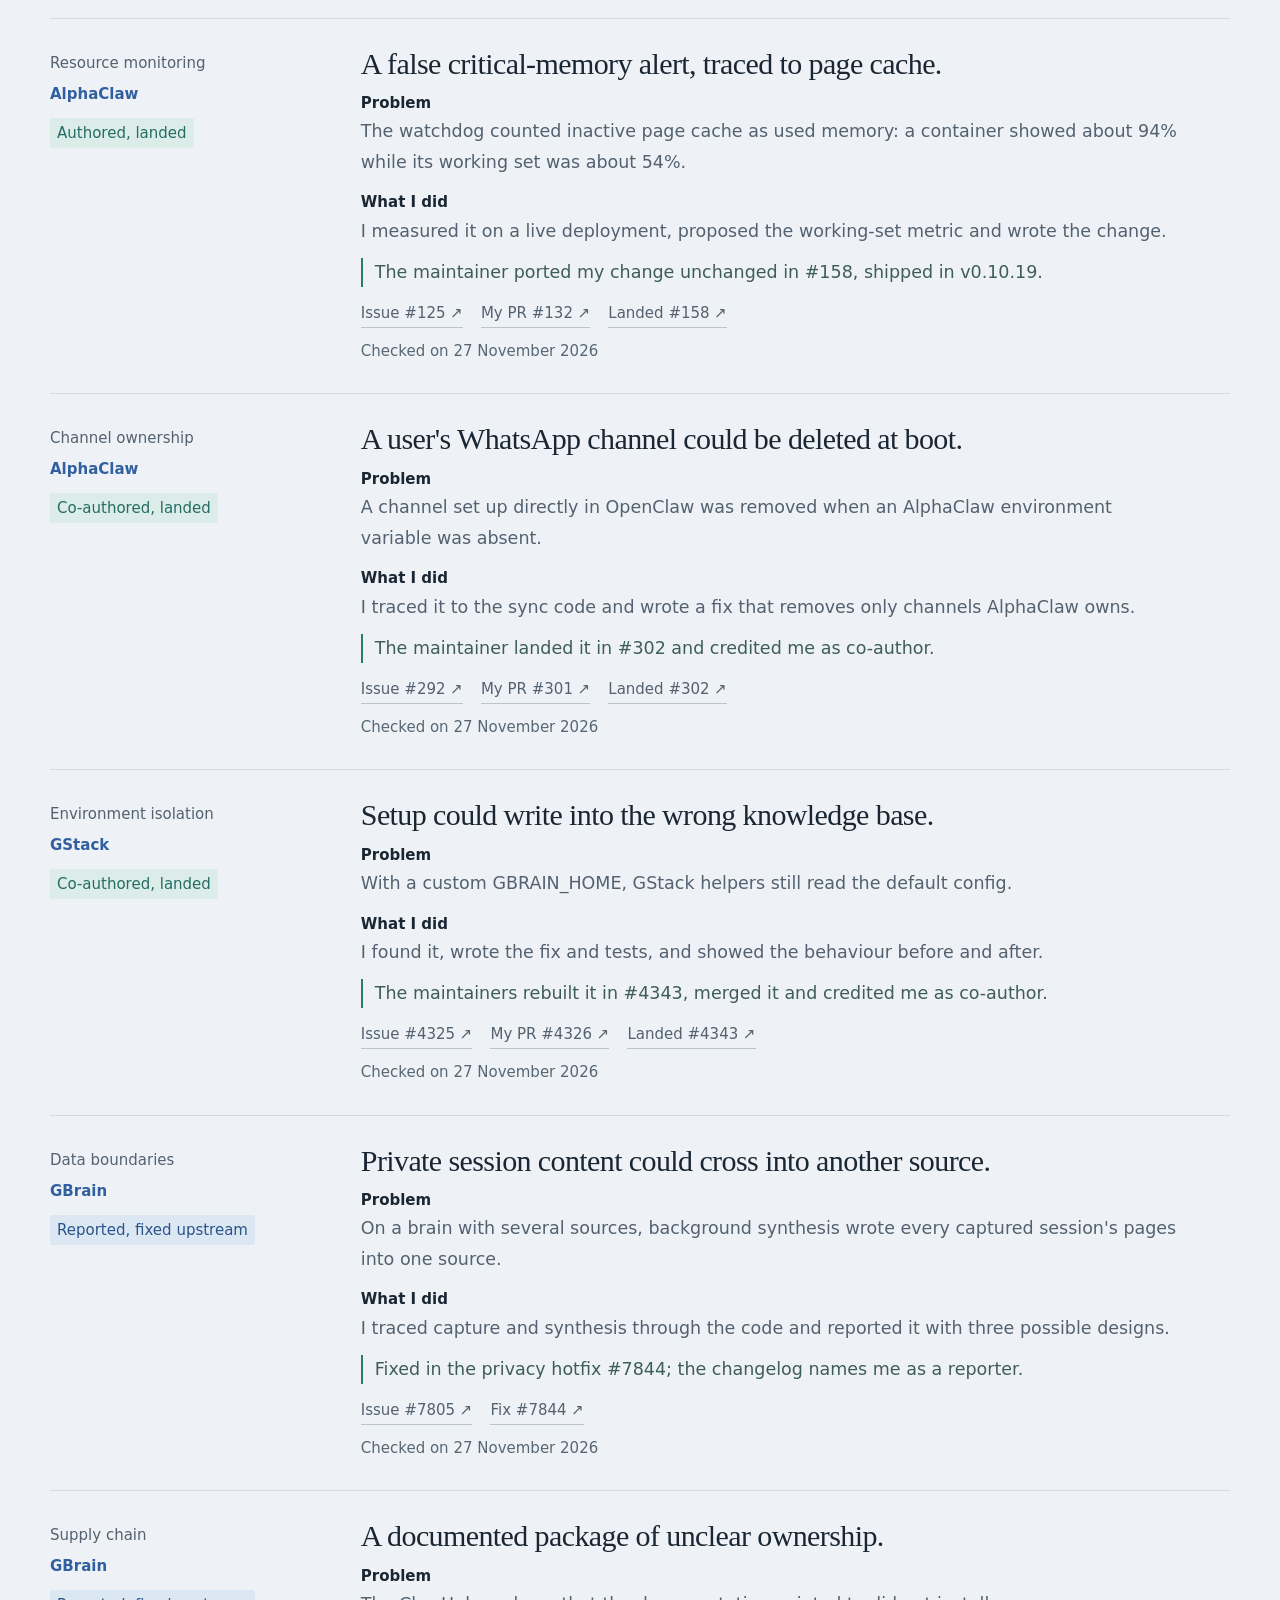
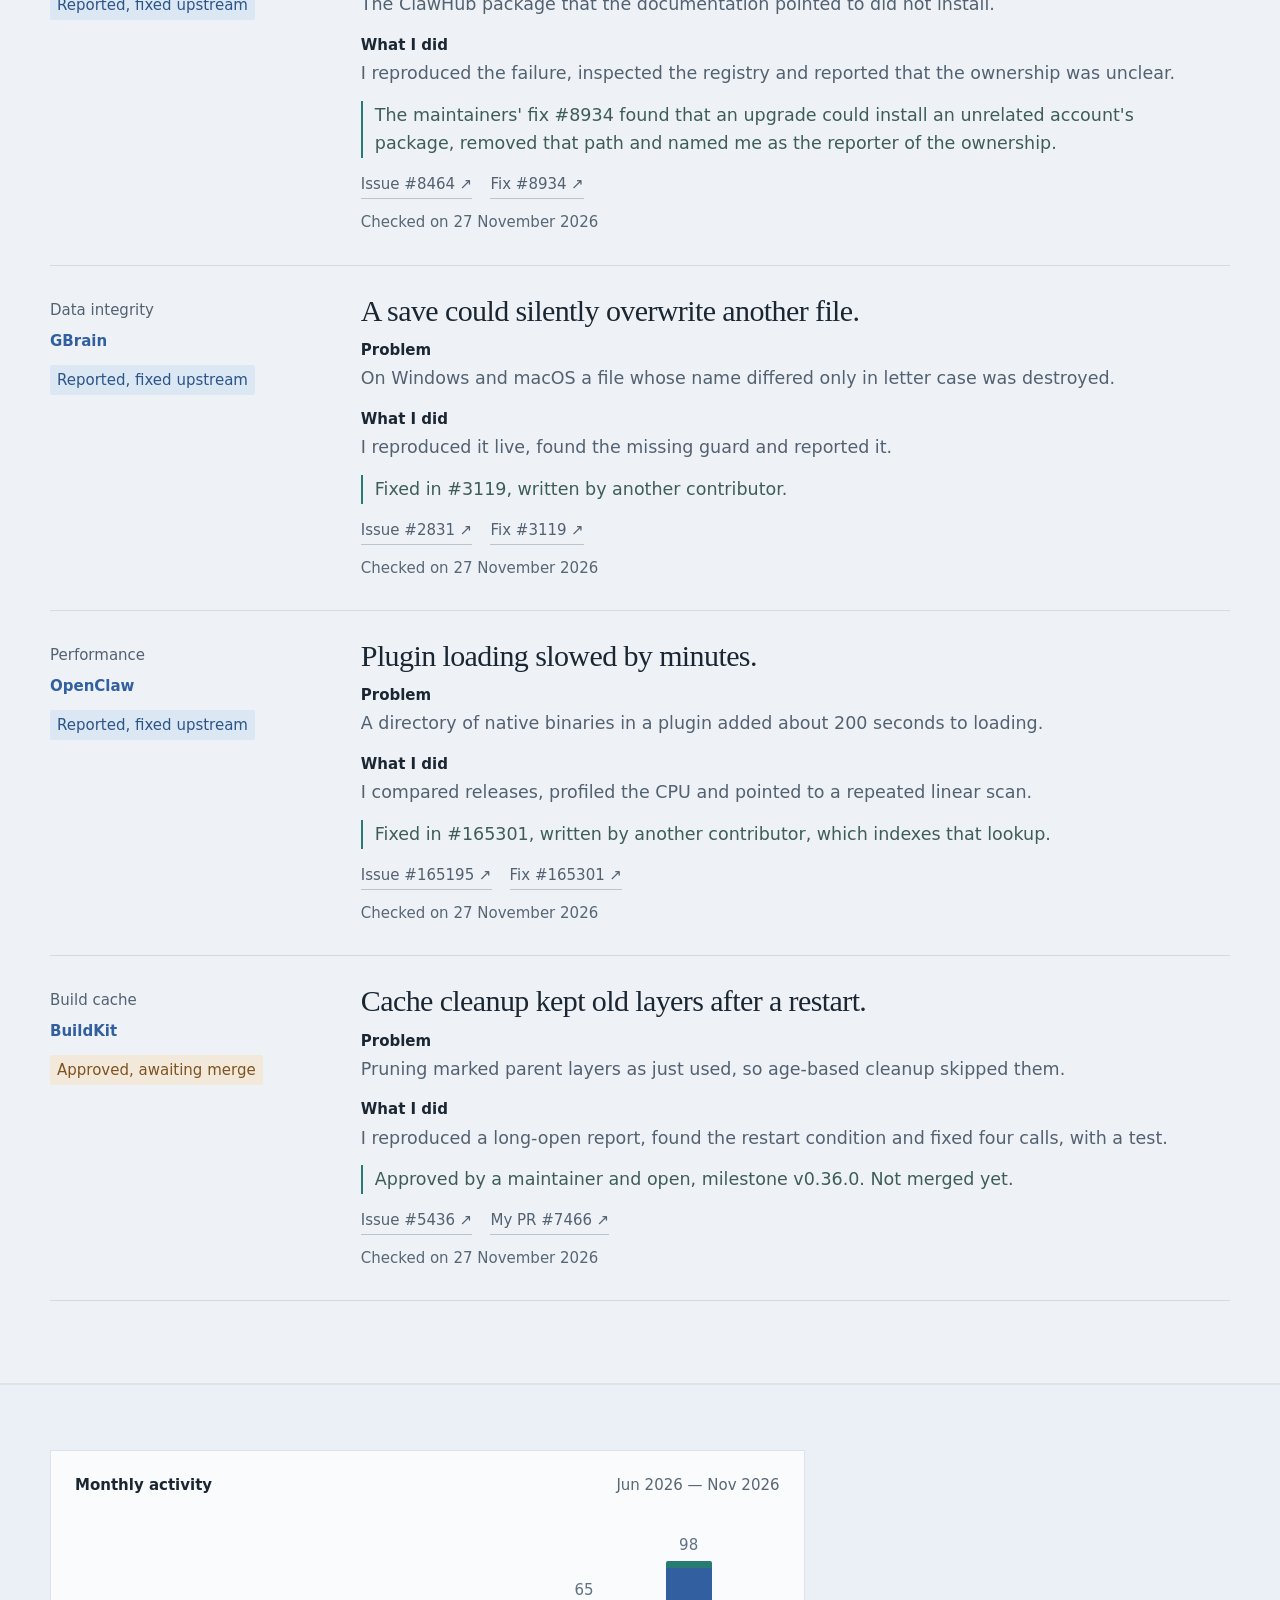
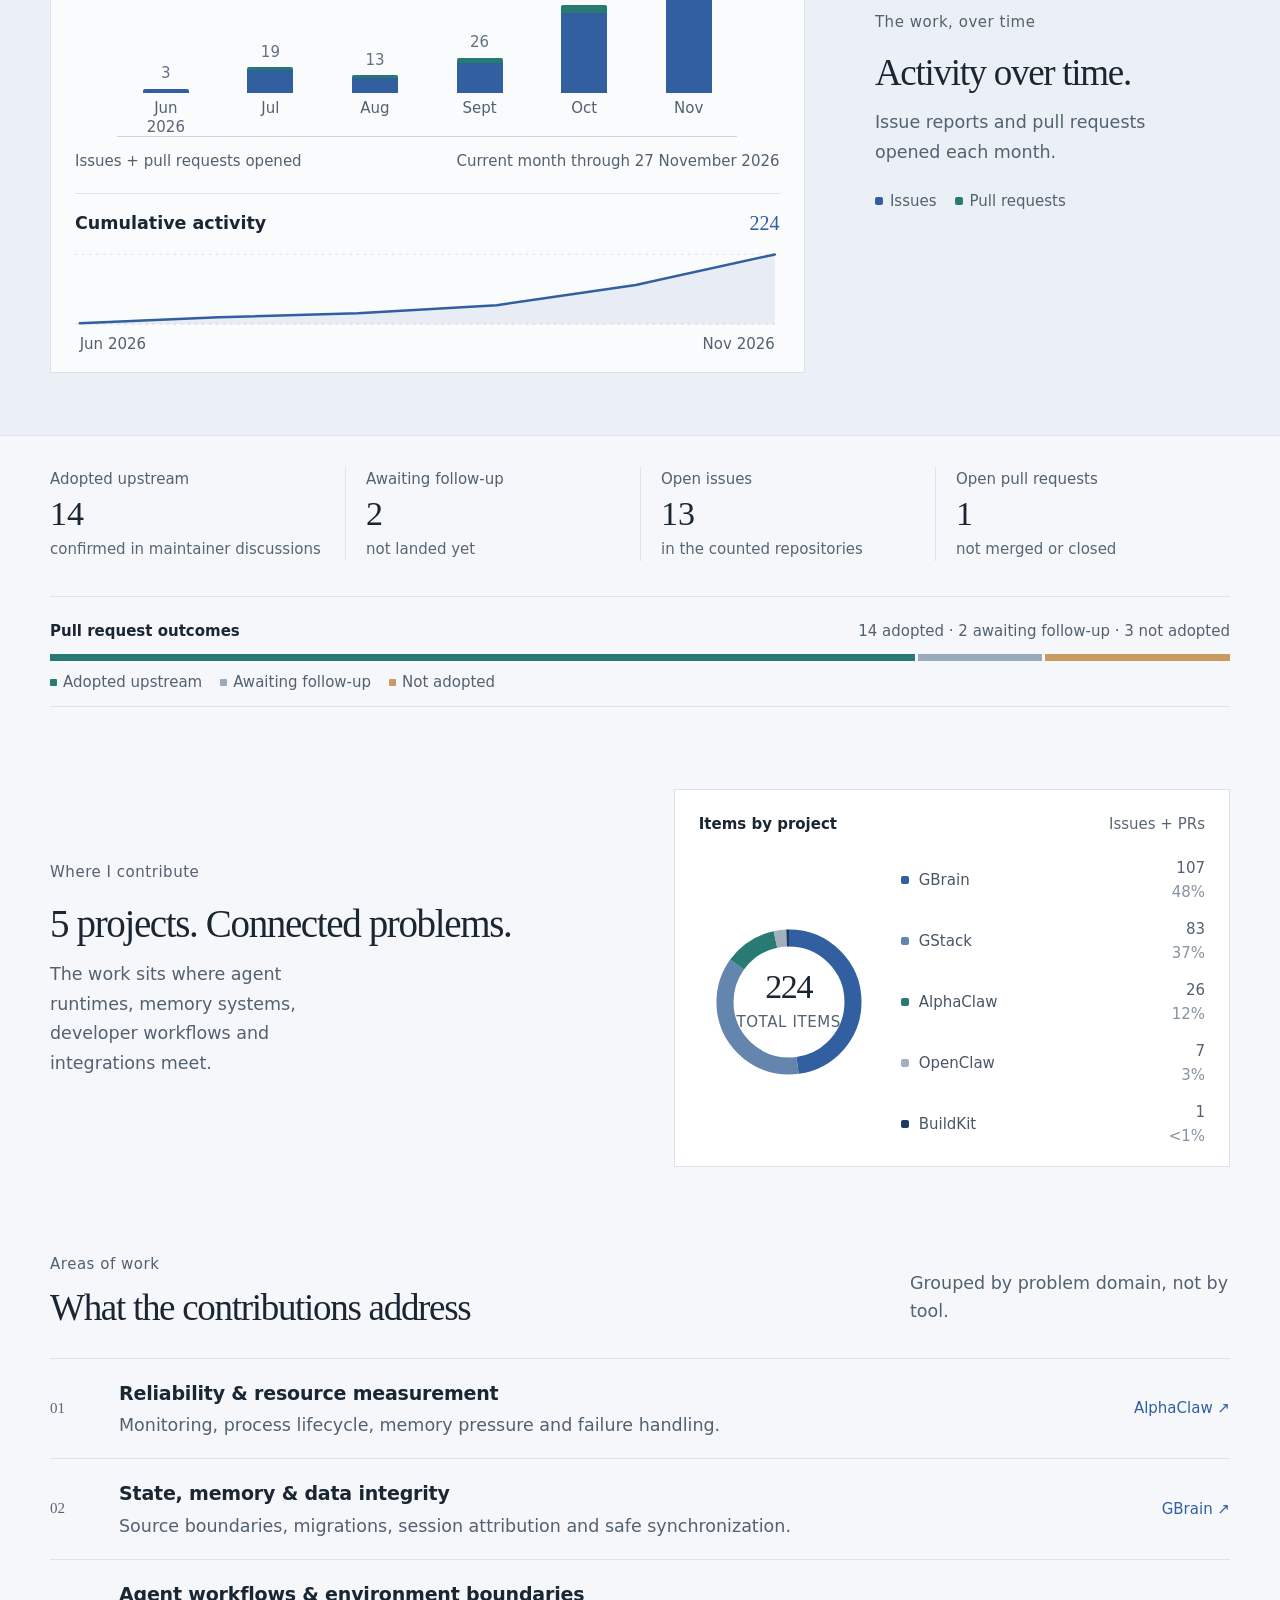
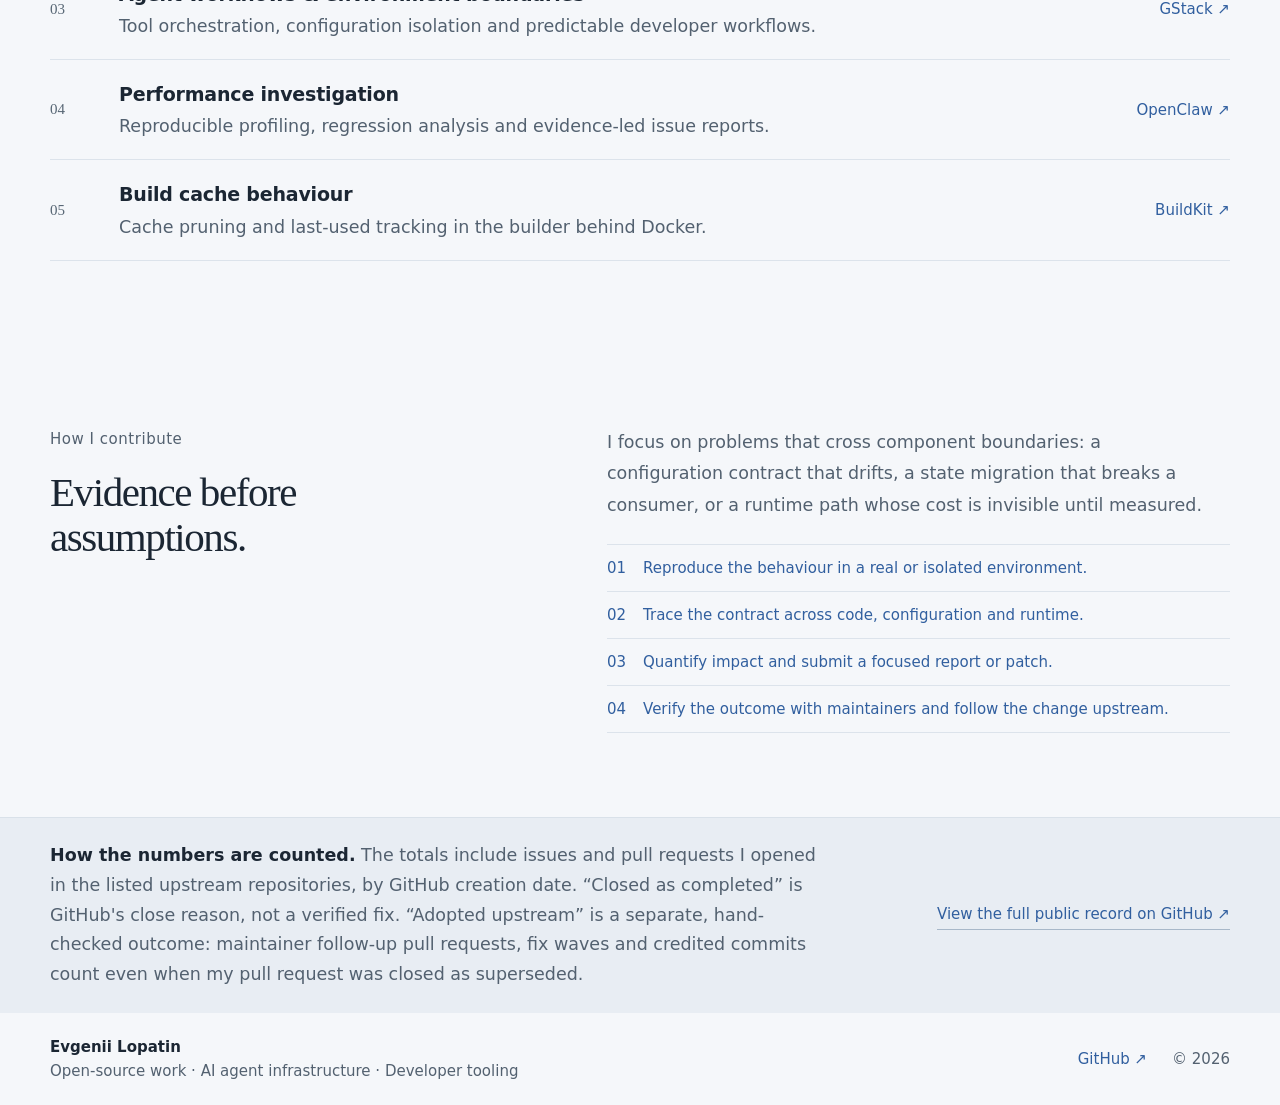
==== commit 38b8990e: "feat: add the neighbor-food project card Co-Authored-By: Claude Sonnet 5.5 <noreply@anthropic.com>" ====
--- a/index.html
+++ b/index.html
@@ -19,7 +19,7 @@
       setTimeout(function () { document.documentElement.classList.remove('i18n-hold'); }, 1500);
     })();
   </script>
-  <link rel="stylesheet" href="styles.css?v=8">
+  <link rel="stylesheet" href="styles.css?v=10">
 </head>
 <body>
   <header class="site-header wrap">
@@ -50,9 +50,9 @@
       </div>
       <aside class="hero-ledger" aria-label="Contribution summary" data-i18n-attr="aria-label:aria.summary">
         <div class="ledger-top"><span data-i18n="ledger.title">Upstream activity</span><span class="live-mark" id="snapshot-date"></span></div>
-        <div class="big-stat"><strong id="total-items" data-figure>–</strong><span data-i18n="ledger.tracked">issues and pull requests</span></div>
+        <div class="big-stat"><strong id="total-items" data-figure>–</strong><span data-i18n-count="ledger.tracked" data-count-of="total-items">issues and pull requests</span></div>
         <div class="ledger-rule"></div>
-        <div class="stat-pair"><div><strong id="completed-total" data-figure>–</strong><span data-i18n="ledger.completed">Issues closed as completed</span></div><div><strong id="adopted-total" data-figure>–</strong><span data-i18n="ledger.adopted">PR contributions adopted upstream through maintainer follow-ups</span></div></div>
+        <div class="stat-pair"><div><strong id="completed-total" data-figure>–</strong><span data-i18n="ledger.completed">Issues closed as completed</span></div><div><strong id="adopted-total" data-figure>–</strong><span data-i18n-count="ledger.adopted" data-count-of="adopted-total">PR contributions adopted upstream through maintainer follow-ups</span></div></div>
         <p class="issues-line" id="issues-line"></p>
         <p class="data-notice" id="data-notice" role="status" hidden></p>
         <noscript><p class="data-notice"><span data-i18n="noscript">Live figures need JavaScript. The full public record is on GitHub:</span> <a href="https://github.com/exGeni">github.com/exGeni</a></p></noscript>
@@ -66,6 +66,11 @@
             <h3>Legionowo transit</h3>
             <p data-i18n="project.legionowo-transit">Free city bus departures in Legionowo, stop by stop on a map, built from the published timetables.</p>
             <div class="case-links"><a href="https://exgeni.github.io/legionowo-transit/" target="_blank" rel="noreferrer" data-i18n="projects.open">Open</a><a href="https://github.com/exGeni/legionowo-transit" target="_blank" rel="noreferrer" data-i18n="projects.source">Source</a></div>
+          </article>
+          <article class="project-card" data-project="neighbor-food">
+            <h3>Neighbor food</h3>
+            <p data-i18n="project.neighbor-food">Neighbours in one building share home cooking: a QR code in the entrance shows who offers or asks for what. No money. The public link is a demo with invented neighbours.</p>
+            <div class="case-links"><a href="https://exgeni.github.io/neighbor-food/" target="_blank" rel="noreferrer" data-i18n="projects.open">Open</a><a href="https://github.com/exGeni/neighbor-food" target="_blank" rel="noreferrer" data-i18n="projects.source">Source</a></div>
           </article>
       </div>
       <p class="all-links"><span data-i18n="projects.all">Everything public under my name, my own projects included:</span> <a href="https://github.com/search?q=author%3AexGeni+is%3Apublic&amp;type=issues" target="_blank" rel="noreferrer" data-i18n="projects.allIssues">All issues ↗</a> <a href="https://github.com/search?q=author%3AexGeni+is%3Apublic&amp;type=pullrequests" target="_blank" rel="noreferrer" data-i18n="projects.allPulls">All pull requests ↗</a></p>
@@ -254,6 +259,6 @@
   </main>
 
   <footer class="wrap site-footer"><div><strong>Evgenii Lopatin</strong><span data-i18n="footer.tagline">Open-source work · AI agent infrastructure · Developer tooling</span></div><a href="https://github.com/exGeni" target="_blank" rel="noreferrer">GitHub ↗</a><small>© 2026</small></footer>
-  <script type="module" src="app.js?v=8"></script>
+  <script type="module" src="app.js?v=10"></script>
 </body>
 </html>
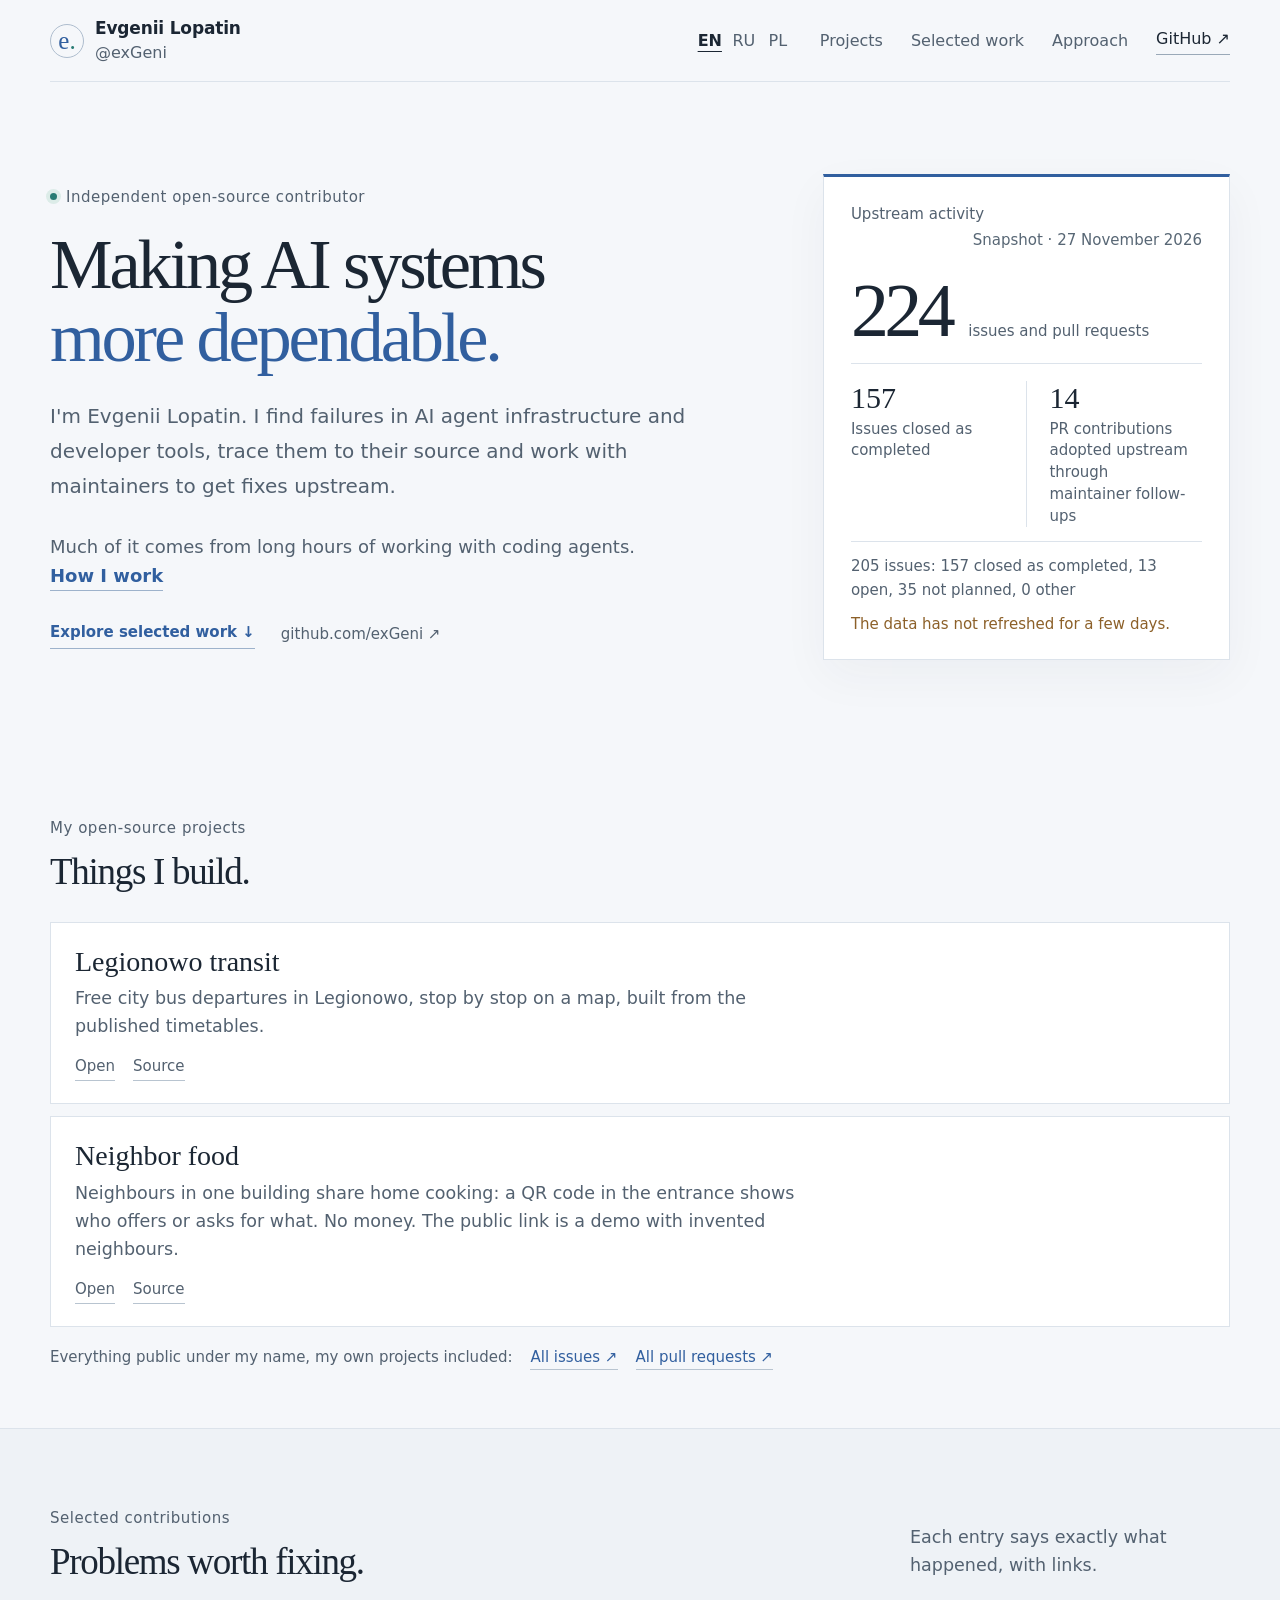
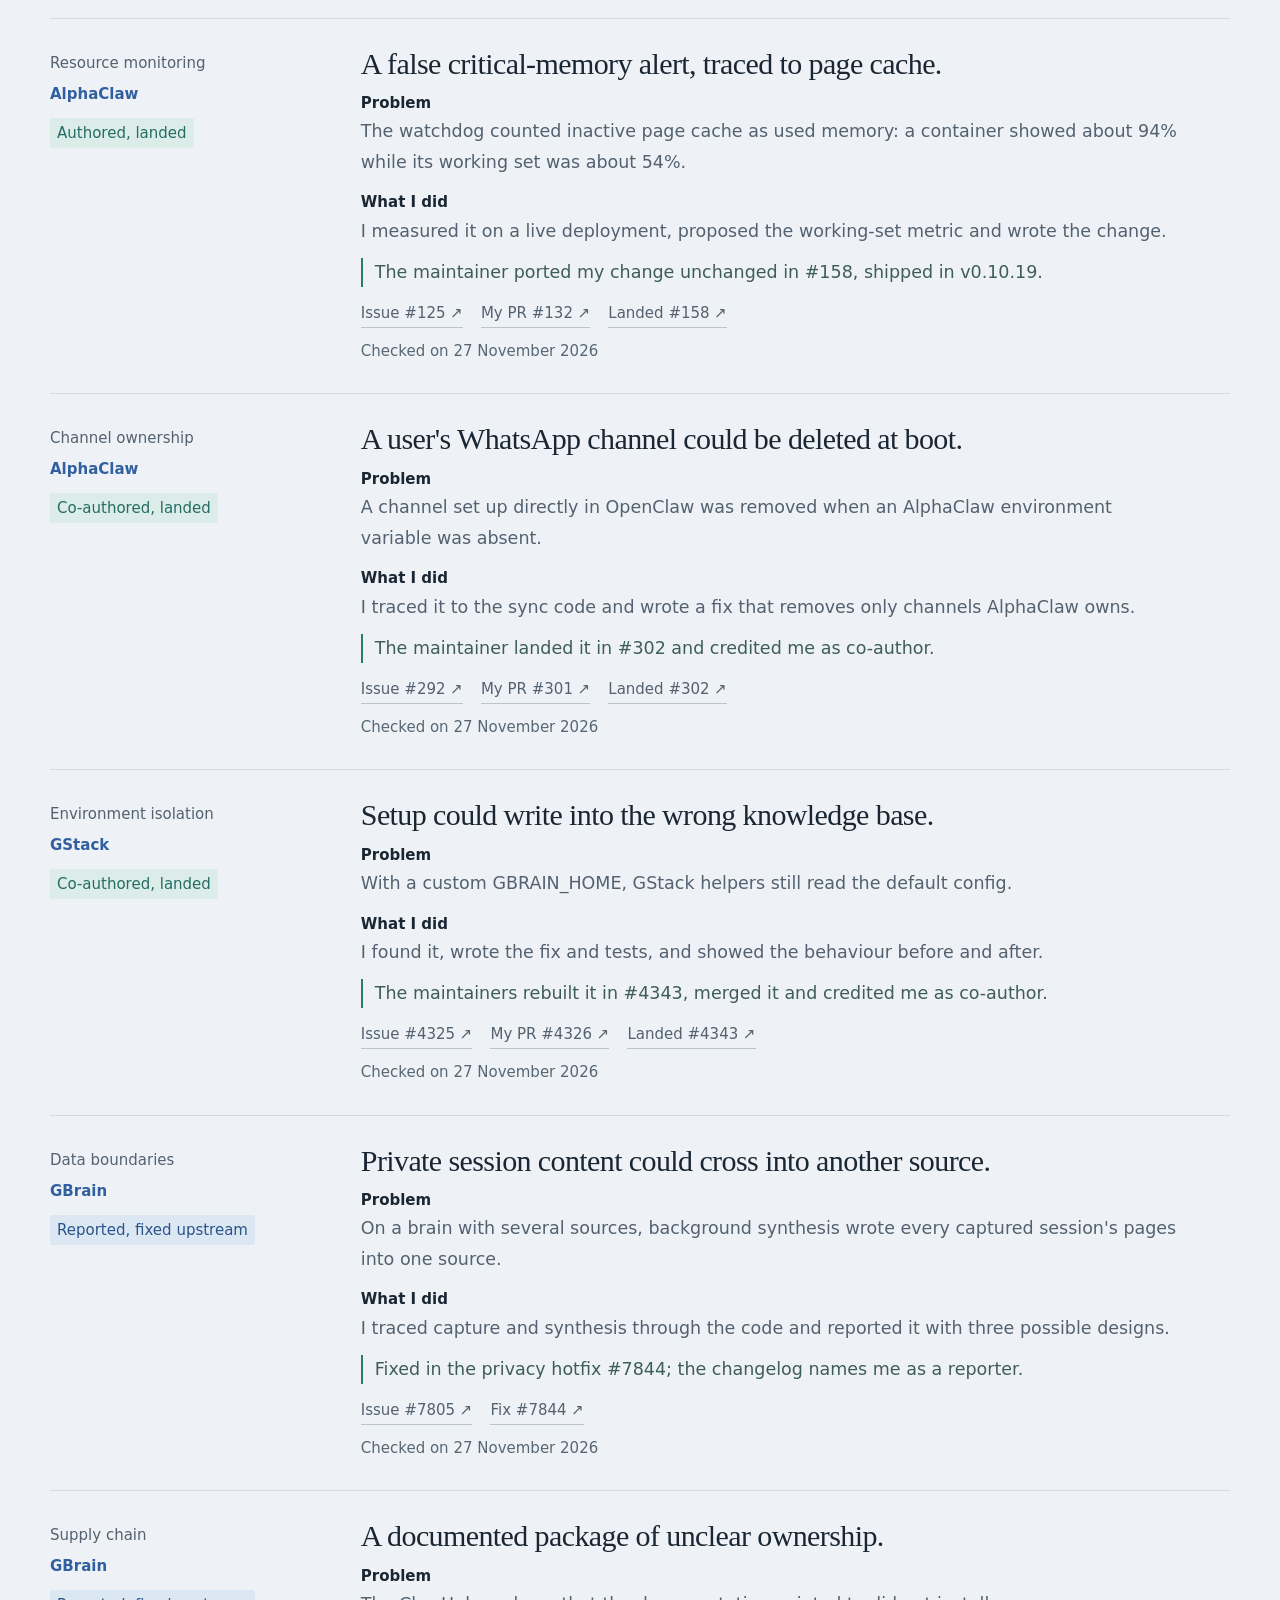
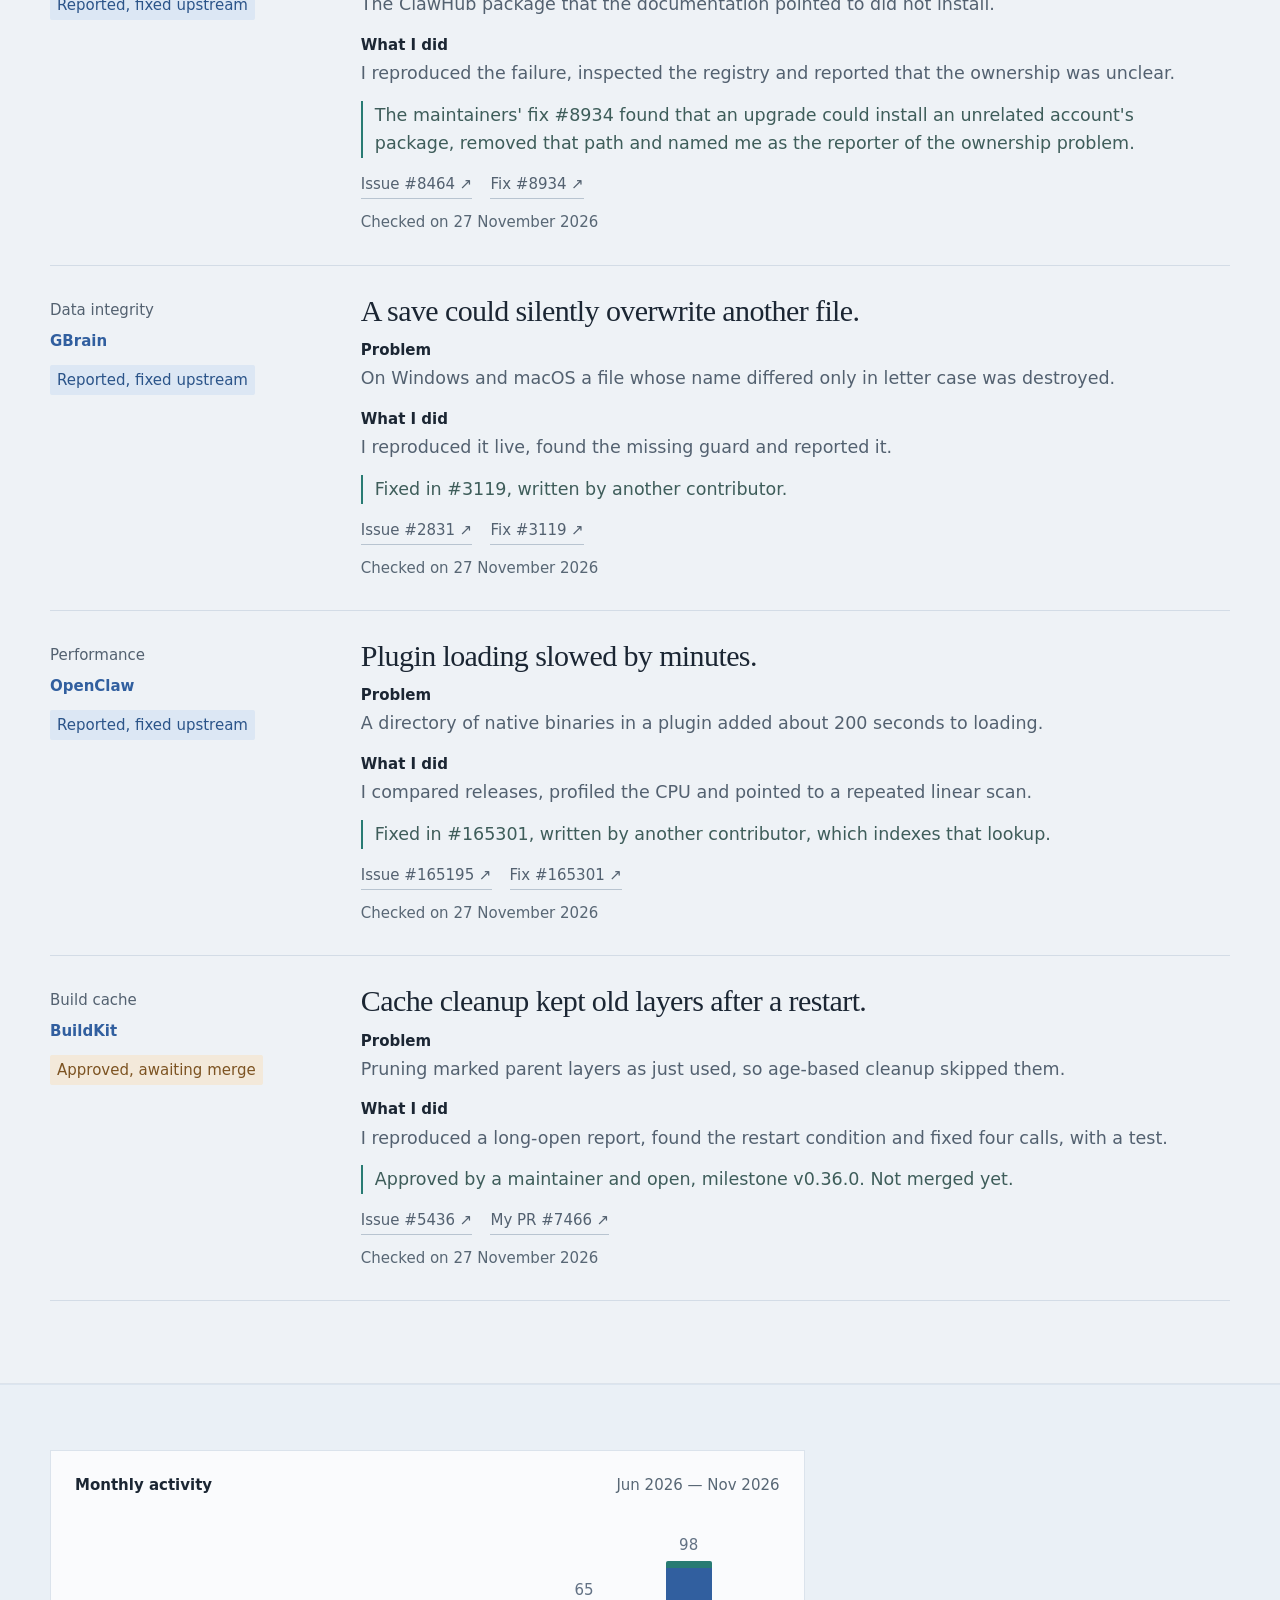
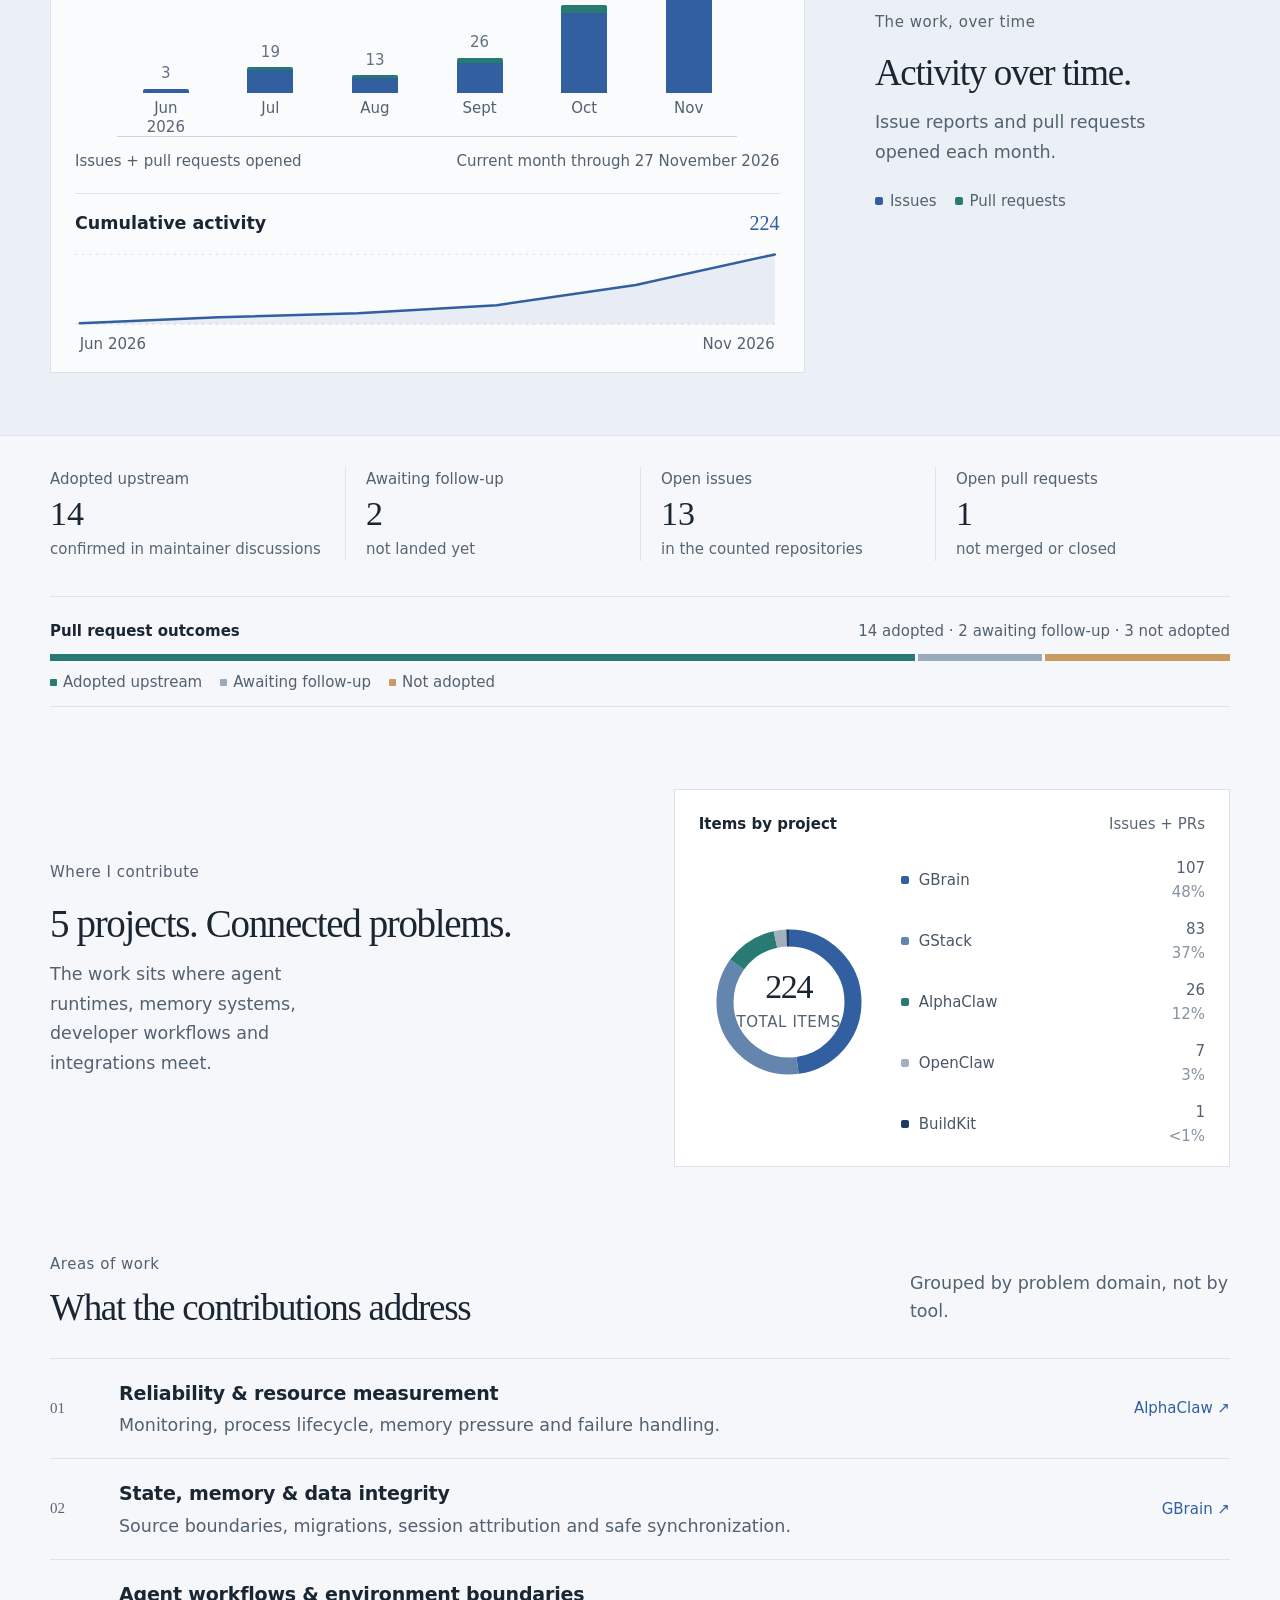
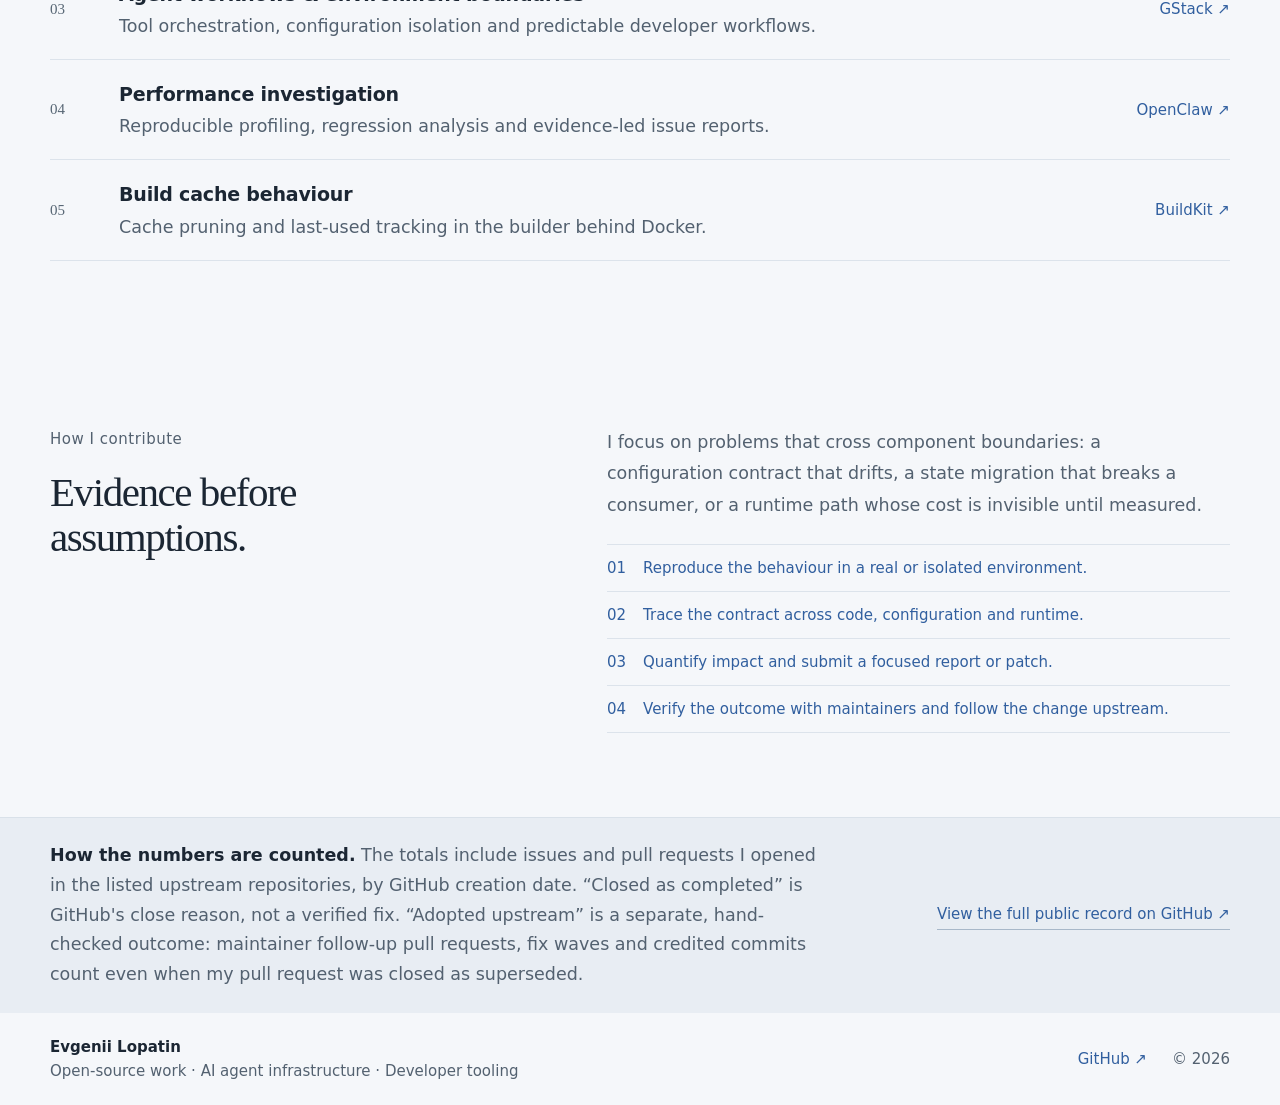
==== commit 4ecb2b2d: "fix: finish the ownership sentence on the ClawHub card Co-Authored-By: Claude Sonnet 5.5 <noreply@an" ====
--- a/index.html
+++ b/index.html
@@ -19,7 +19,7 @@
       setTimeout(function () { document.documentElement.classList.remove('i18n-hold'); }, 1500);
     })();
   </script>
-  <link rel="stylesheet" href="styles.css?v=10">
+  <link rel="stylesheet" href="styles.css?v=12">
 </head>
 <body>
   <header class="site-header wrap">
@@ -140,7 +140,7 @@
                 <p><strong data-i18n="card.problem">Problem</strong> <span data-i18n="card.clawhub-package.problem">The ClawHub package that the documentation pointed to did not install.</span></p>
                 <p><strong data-i18n="card.did">What I did</strong> <span data-i18n="card.clawhub-package.did">I reproduced the failure, inspected the registry and reported that the ownership was unclear.</span></p>
               </details>
-              <div data-i18n="card.clawhub-package.result" class="case-result">The maintainers' fix #8934 found that an upgrade could install an unrelated account's package, removed that path and named me as the reporter of the ownership.</div>
+              <div data-i18n="card.clawhub-package.result" class="case-result">The maintainers' fix #8934 found that an upgrade could install an unrelated account's package, removed that path and named me as the reporter of the ownership problem.</div>
               <div class="case-links"><a href="https://github.com/garrytan/gbrain/issues/8464" target="_blank" rel="noreferrer"><span data-i18n="link.issue">Issue</span> #8464 ↗</a><a href="https://github.com/garrytan/gbrain/pull/8934" target="_blank" rel="noreferrer"><span data-i18n="link.fix">Fix</span> #8934 ↗</a></div>
               <p class="case-checked"><span data-i18n="card.checked">Checked on</span> <time datetime="2026-11-27">27 November 2026</time></p>
             </div>
@@ -259,6 +259,6 @@
   </main>
 
   <footer class="wrap site-footer"><div><strong>Evgenii Lopatin</strong><span data-i18n="footer.tagline">Open-source work · AI agent infrastructure · Developer tooling</span></div><a href="https://github.com/exGeni" target="_blank" rel="noreferrer">GitHub ↗</a><small>© 2026</small></footer>
-  <script type="module" src="app.js?v=10"></script>
+  <script type="module" src="app.js?v=12"></script>
 </body>
 </html>
